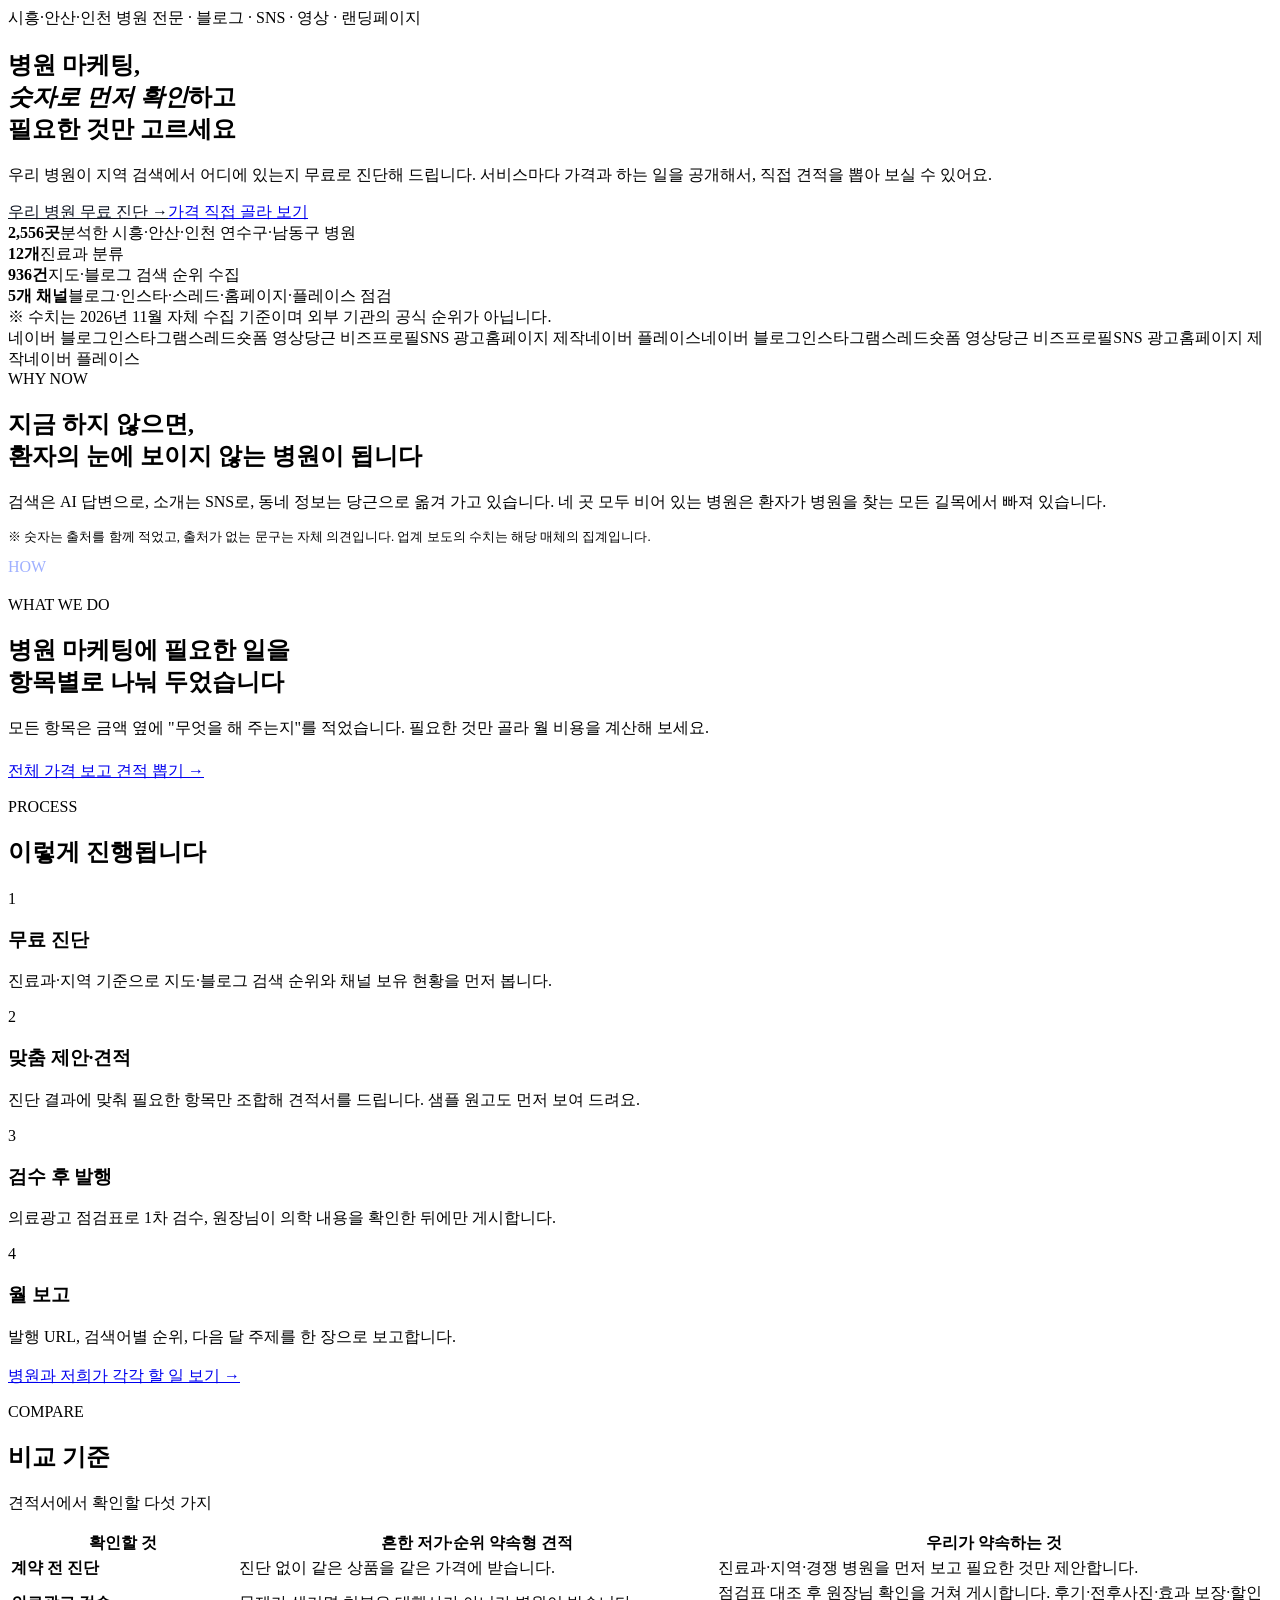
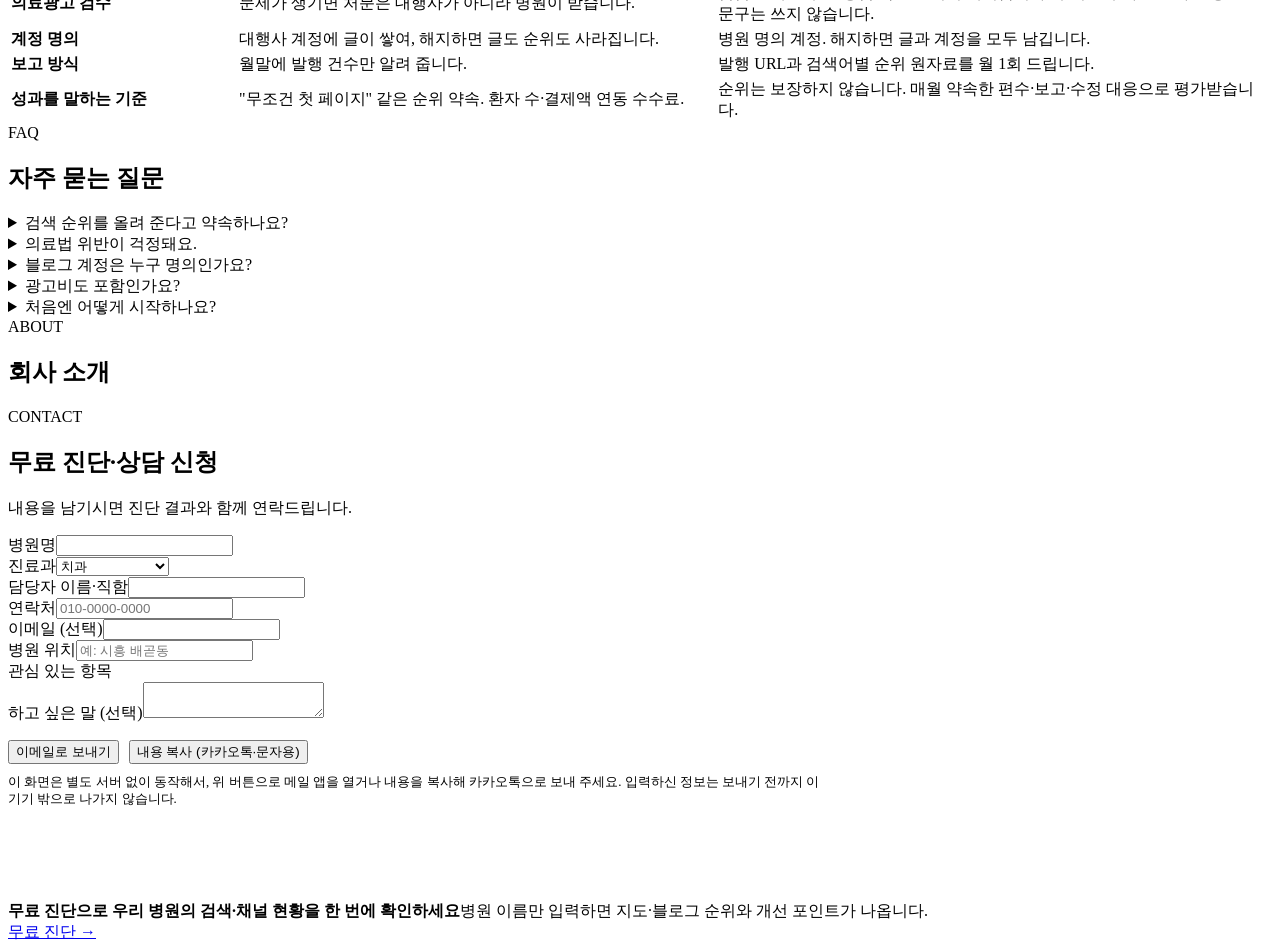
==== index.html @ 6a70dd82 "사이트 페이지 6개 올림" ====
<!doctype html><html lang="ko"><head><meta charset="utf-8"><meta name="viewport" content="width=device-width,initial-scale=1">
<title>병원 마케팅 대행 | 시흥·안산·인천 병원 전문</title>
<meta name="description" content="우리 병원의 검색 순위를 무료로 진단하고, 필요한 마케팅만 골라 가격을 직접 확인하세요.">
<link rel="stylesheet" href="assets/style.css"><script src="assets/config.js"></script></head><body>
<section class="hero"><div class="wrap">
 <span class="pill">시흥·안산·인천 병원 전문 · 블로그 · SNS · 영상 · 랜딩페이지</span>
 <h1>병원 마케팅,<br><em>숫자로 먼저 확인</em>하고<br>필요한 것만 고르세요</h1>
 <p>우리 병원이 지역 검색에서 어디에 있는지 무료로 진단해 드립니다. 서비스마다 가격과 하는 일을 공개해서, 직접 견적을 뽑아 보실 수 있어요.</p>
 <div class="cta"><a class="btn" href="diagnose.html" style="background:#fff;color:#0b1220;border-color:#fff">우리 병원 무료 진단 →</a><a class="btn ghost" href="price.html">가격 직접 골라 보기</a></div>
 <div class="stats" id="stats"><div><b>2,556곳</b><span>분석한 시흥·안산·인천 연수구·남동구 병원</span></div><div><b>12개</b><span>진료과 분류</span></div><div><b>936건</b><span>지도·블로그 검색 순위 수집</span></div><div><b>5개 채널</b><span>블로그·인스타·스레드·홈페이지·플레이스 점검</span></div></div>
 <div class="note-d">※ 수치는 2026년 11월 자체 수집 기준이며 외부 기관의 공식 순위가 아닙니다.</div>
</div></section>
<div class="band"><div class="track"><span>네이버 블로그</span><span>인스타그램</span><span>스레드</span><span>숏폼 영상</span><span>당근 비즈프로필</span><span>SNS 광고</span><span>홈페이지 제작</span><span>네이버 플레이스</span><span>네이버 블로그</span><span>인스타그램</span><span>스레드</span><span>숏폼 영상</span><span>당근 비즈프로필</span><span>SNS 광고</span><span>홈페이지 제작</span><span>네이버 플레이스</span></div></div>

<section class="s" id="why"><div class="wrap">
 <div class="eyebrow">WHY NOW</div><h2 class="t">지금 하지 않으면,<br>환자의 눈에 보이지 않는 병원이 됩니다</h2>
 <p class="lead">검색은 AI 답변으로, 소개는 SNS로, 동네 정보는 당근으로 옮겨 가고 있습니다. 네 곳 모두 비어 있는 병원은 환자가 병원을 찾는 모든 길목에서 빠져 있습니다.</p>
 <div class="grid g2" id="hooks"></div>
 <p class="mu" style="font-size:.8em;margin-top:12px">※ 숫자는 출처를 함께 적었고, 출처가 없는 문구는 자체 의견입니다. 업계 보도의 수치는 해당 매체의 집계입니다.</p>
</div></section>

<section class="s" id="seo" style="color:#fff"><div class="wrap">
 <div class="eyebrow" style="color:#9fb0ff">HOW</div><h2 class="t" id="seo_h" style="color:#fff"></h2>
 <p class="lead" id="seo_b" style="color:#c9d1ee;max-width:760px"></p>
 <div class="grid g3" id="seo_p"></div>
 <p style="font-size:.8em;color:#9aa6c7;margin-top:14px" id="seo_n"></p>
</div></section>

<section class="s g"><div class="wrap">
 <div class="eyebrow">WHAT WE DO</div><h2 class="t">병원 마케팅에 필요한 일을<br>항목별로 나눠 두었습니다</h2>
 <p class="lead">모든 항목은 금액 옆에 "무엇을 해 주는지"를 적었습니다. 필요한 것만 골라 월 비용을 계산해 보세요.</p>
 <div class="grid g4" id="svc"></div>
 <p style="margin-top:22px"><a class="btn dark" href="price.html">전체 가격 보고 견적 뽑기 →</a></p>
</div></section>

<section class="s g"><div class="wrap">
 <div class="eyebrow">PROCESS</div><h2 class="t">이렇게 진행됩니다</h2>
 <div class="grid g4" style="margin-top:22px">
  <div class="card"><div class="ic">1</div><h3>무료 진단</h3><p>진료과·지역 기준으로 지도·블로그 검색 순위와 채널 보유 현황을 먼저 봅니다.</p></div>
  <div class="card"><div class="ic">2</div><h3>맞춤 제안·견적</h3><p>진단 결과에 맞춰 필요한 항목만 조합해 견적서를 드립니다. 샘플 원고도 먼저 보여 드려요.</p></div>
  <div class="card"><div class="ic">3</div><h3>검수 후 발행</h3><p>의료광고 점검표로 1차 검수, 원장님이 의학 내용을 확인한 뒤에만 게시합니다.</p></div>
  <div class="card"><div class="ic">4</div><h3>월 보고</h3><p>발행 URL, 검색어별 순위, 다음 달 주제를 한 장으로 보고합니다.</p></div>
 </div>
 <p style="margin-top:18px"><a class="btn dark" href="setup.html">병원과 저희가 각각 할 일 보기 →</a></p>
</div></section>

<section class="s"><div class="wrap">
 <div class="eyebrow">COMPARE</div><h2 class="t">비교 기준</h2>
 <p class="lead">견적서에서 확인할 다섯 가지</p>
 <table class="cmp"><tr><th style="width:18%">확인할 것</th><th style="width:38%">흔한 저가·순위 약속형 견적</th><th>우리가 약속하는 것</th></tr>
 <tr><td><b>계약 전 진단</b></td><td class="bad">진단 없이 같은 상품을 같은 가격에 받습니다.</td><td class="good">진료과·지역·경쟁 병원을 먼저 보고 필요한 것만 제안합니다.</td></tr>
 <tr><td><b>의료광고 검수</b></td><td class="bad">문제가 생기면 처분은 대행사가 아니라 병원이 받습니다.</td><td class="good">점검표 대조 후 원장님 확인을 거쳐 게시합니다. 후기·전후사진·효과 보장·할인 문구는 쓰지 않습니다.</td></tr>
 <tr><td><b>계정 명의</b></td><td class="bad">대행사 계정에 글이 쌓여, 해지하면 글도 순위도 사라집니다.</td><td class="good">병원 명의 계정. 해지하면 글과 계정을 모두 남깁니다.</td></tr>
 <tr><td><b>보고 방식</b></td><td class="bad">월말에 발행 건수만 알려 줍니다.</td><td class="good">발행 URL과 검색어별 순위 원자료를 월 1회 드립니다.</td></tr>
 <tr><td><b>성과를 말하는 기준</b></td><td class="bad">"무조건 첫 페이지" 같은 순위 약속. 환자 수·결제액 연동 수수료.</td><td class="good">순위는 보장하지 않습니다. 매월 약속한 편수·보고·수정 대응으로 평가받습니다.</td></tr></table>
</div></section>

<section class="s"><div class="wrap faq">
 <div class="eyebrow">FAQ</div><h2 class="t">자주 묻는 질문</h2>
 <details><summary>검색 순위를 올려 준다고 약속하나요?</summary><p>아니요. 순위는 검색엔진이 정합니다. 순위 보장이나 환자 수 보장을 내세우는 곳은 먼저 의심해 보세요. 대신 매월 약속한 편수와 보고서를 지킵니다.</p></details>
 <details><summary>의료법 위반이 걱정돼요.</summary><p>치료 경험담, 전후 사진, 타 병원 비교, 효과 보장, 할인·이벤트 문구는 쓰지 않습니다. 모든 글은 점검표 대조 후 원장님이 확인하고 게시합니다. 최종 책임은 광고주에게 있어 이 과정을 계약서에도 적습니다.</p></details>
 <details><summary>블로그 계정은 누구 명의인가요?</summary><p>병원 명의입니다. 저희는 글 작성·발행 권한만 받고, 계약이 끝나면 계정과 원고를 모두 병원에 남깁니다.</p></details>
 <details><summary>광고비도 포함인가요?</summary><p>아니요. 광고비는 병원이 광고 플랫폼에 직접 결제합니다. 대행료에는 세팅·소재 제작·운영·보고만 들어갑니다.</p></details>
 <details><summary>처음엔 어떻게 시작하나요?</summary><p>무료 진단 → 샘플 원고 확인 → 1개월 시범(위약금 없음) 순서를 권해 드립니다.</p></details>
</div></section>

<section class="s" id="about"><div class="wrap" style="max-width:860px">
 <div class="eyebrow">ABOUT</div><h2 class="t">회사 소개</h2>
 <p style="font-size:1.08em;line-height:1.85;color:#344054" id="intro"></p>
</div></section>

<section class="s g" id="contact"><div class="wrap" style="max-width:820px">
 <div class="eyebrow">CONTACT</div><h2 class="t">무료 진단·상담 신청</h2>
 <p class="lead">내용을 남기시면 진단 결과와 함께 연락드립니다.</p>
 <div class="card">
  <div class="row2"><div><label>병원명</label><input id="f_hos"></div><div><label>진료과</label><select id="f_dept"><option>치과</option><option>피부과</option><option>성형외과</option><option>한의원</option><option>정형외과</option><option>안과</option><option>산부인과</option><option>이비인후과</option><option>소아과</option><option>내과</option><option>비뇨기과</option><option>정신건강의학과</option><option>기타</option></select></div></div>
  <div class="row2"><div><label>담당자 이름·직함</label><input id="f_name"></div><div><label>연락처</label><input id="f_tel" placeholder="010-0000-0000"></div></div>
  <div class="row2"><div><label>이메일 (선택)</label><input id="f_mail"></div><div><label>병원 위치</label><input id="f_loc" placeholder="예: 시흥 배곧동"></div></div>
  <label>관심 있는 항목</label><div id="f_chips"></div>
  <label>하고 싶은 말 (선택)</label><textarea id="f_msg"></textarea>
  <label id="f_quote_l" style="display:none">내가 뽑은 견적</label><textarea id="f_quote" style="display:none;min-height:140px"></textarea>
  <div style="display:flex;gap:10px;flex-wrap:wrap;margin-top:16px"><button class="btn ac" id="send">이메일로 보내기</button><button class="btn" id="cp">내용 복사 (카카오톡·문자용)</button></div>
  <p class="mu" style="font-size:.8em;margin-top:10px">이 화면은 별도 서버 없이 동작해서, 위 버튼으로 메일 앱을 열거나 내용을 복사해 카카오톡으로 보내 주세요. 입력하신 정보는 보내기 전까지 이 기기 밖으로 나가지 않습니다.</p>
 </div>
</div></section>
<div style="height:80px"></div>
<div class="sticky"><div class="wrap"><div><b>무료 진단으로 우리 병원의 검색·채널 현황을 한 번에 확인하세요</b><span>병원 이름만 입력하면 지도·블로그 순위와 개선 포인트가 나옵니다.</span></div><a class="btn dark" href="diagnose.html">무료 진단 →</a></div></div>
<script>
HB.chrome("pub","index.html");document.getElementById("intro").textContent=HB.INTRO;
document.getElementById("seo_h").textContent=HB.SEO.head;document.getElementById("seo_b").textContent=HB.SEO.body;document.getElementById("seo_n").textContent=HB.SEO.note;document.getElementById("seo_p").innerHTML=HB.SEO.points.map((p,i)=>`<div class="card" style="background:rgba(255,255,255,.07);border-color:rgba(255,255,255,.18);color:#fff"><div style="font-size:1.4em;font-weight:900;color:#9fb0ff">${i+1}</div><h3 style="margin:2px 0 4px">${HB.esc(p[0])}</h3><p style="color:#c9d1ee">${HB.esc(p[1])}</p></div>`).join("");
fetch("data/hospitals.json").then(r=>r.json()).then(d=>{const H=d.hospitals;const pct=Math.round(H.filter(h=>h.ch.threads).length/H.length*100);document.getElementById("hooks").innerHTML=HB.HOOKS.map(h=>`<div class="card" style="border-left:5px solid var(--ac)"><div class="tag">${h.ch}</div><h3 style="margin:8px 0 6px;font-size:1.12em;line-height:1.4">${HB.esc(h.title)}</h3><p>${HB.esc(HB.hookText(h,pct))}</p><p style="color:#b42318;font-weight:700;margin-top:8px">${HB.esc(h.risk)}</p><div class="mu" style="font-size:.74em;margin-top:6px">출처: ${HB.esc(h.src)}</div></div>`).join("")}).catch(()=>{document.getElementById("hooks").innerHTML=HB.HOOKS.map(h=>`<div class="card"><div class="tag">${h.ch}</div><h3>${HB.esc(h.title)}</h3><p>${HB.esc(HB.hookText(h,null))}</p><p style="color:#b42318;font-weight:700">${HB.esc(h.risk)}</p></div>`).join("")});
document.getElementById("svc").innerHTML=HB.ITEMS.filter(i=>!i.mult).map(i=>`<div class="card"><h3>${i.name}</h3><p>${i.desc}</p><div class="price">${HB.man(i.unit)} <small>/ ${i.per}</small></div></div>`).join("");
const chips=["블로그","인스타","스레드","영상 제작","랜딩페이지","당근","SNS 광고","기획·관리"];
const sel=new Set();
document.getElementById("f_chips").innerHTML=chips.map(c=>`<span class="chip off" style="cursor:pointer;font-size:.9em;padding:5px 12px;text-decoration:none;border:1px solid #d0d5dd" data-c="${c}">${c}</span>`).join("");
document.querySelectorAll("#f_chips .chip").forEach(el=>el.onclick=()=>{const c=el.dataset.c;sel.has(c)?sel.delete(c):sel.add(c);el.classList.toggle("on");el.classList.toggle("off")});
const q=sessionStorage.getItem("hb_quote_text");if(q){f_quote.style.display=f_quote_l.style.display="block";f_quote.value=q}
function body(){const v=id=>document.getElementById(id).value.trim();return `[상담 신청]\n병원명: ${v("f_hos")}\n진료과: ${v("f_dept")}\n위치: ${v("f_loc")}\n담당자: ${v("f_name")}\n연락처: ${v("f_tel")}\n이메일: ${v("f_mail")}\n관심 항목: ${[...sel].join(", ")||"-"}\n문의: ${v("f_msg")||"-"}${f_quote.value?"\n\n"+f_quote.value:""}`}
document.getElementById("cp").onclick=()=>HB.copy(body(),"복사했어요. 카카오톡이나 문자로 붙여넣어 보내 주세요");
document.getElementById("send").onclick=()=>{const c=HB.getCompany();const to=/@/.test(c.email)?c.email:"";const list=JSON.parse(localStorage.getItem("hb_inquiries")||"[]");list.push({at:new Date().toISOString(),text:body()});localStorage.setItem("hb_inquiries",JSON.stringify(list));location.href=`mailto:${to}?subject=${encodeURIComponent("[상담 신청] "+(document.getElementById("f_hos").value||"병원"))}&body=${encodeURIComponent(body())}`};
</script></body></html>
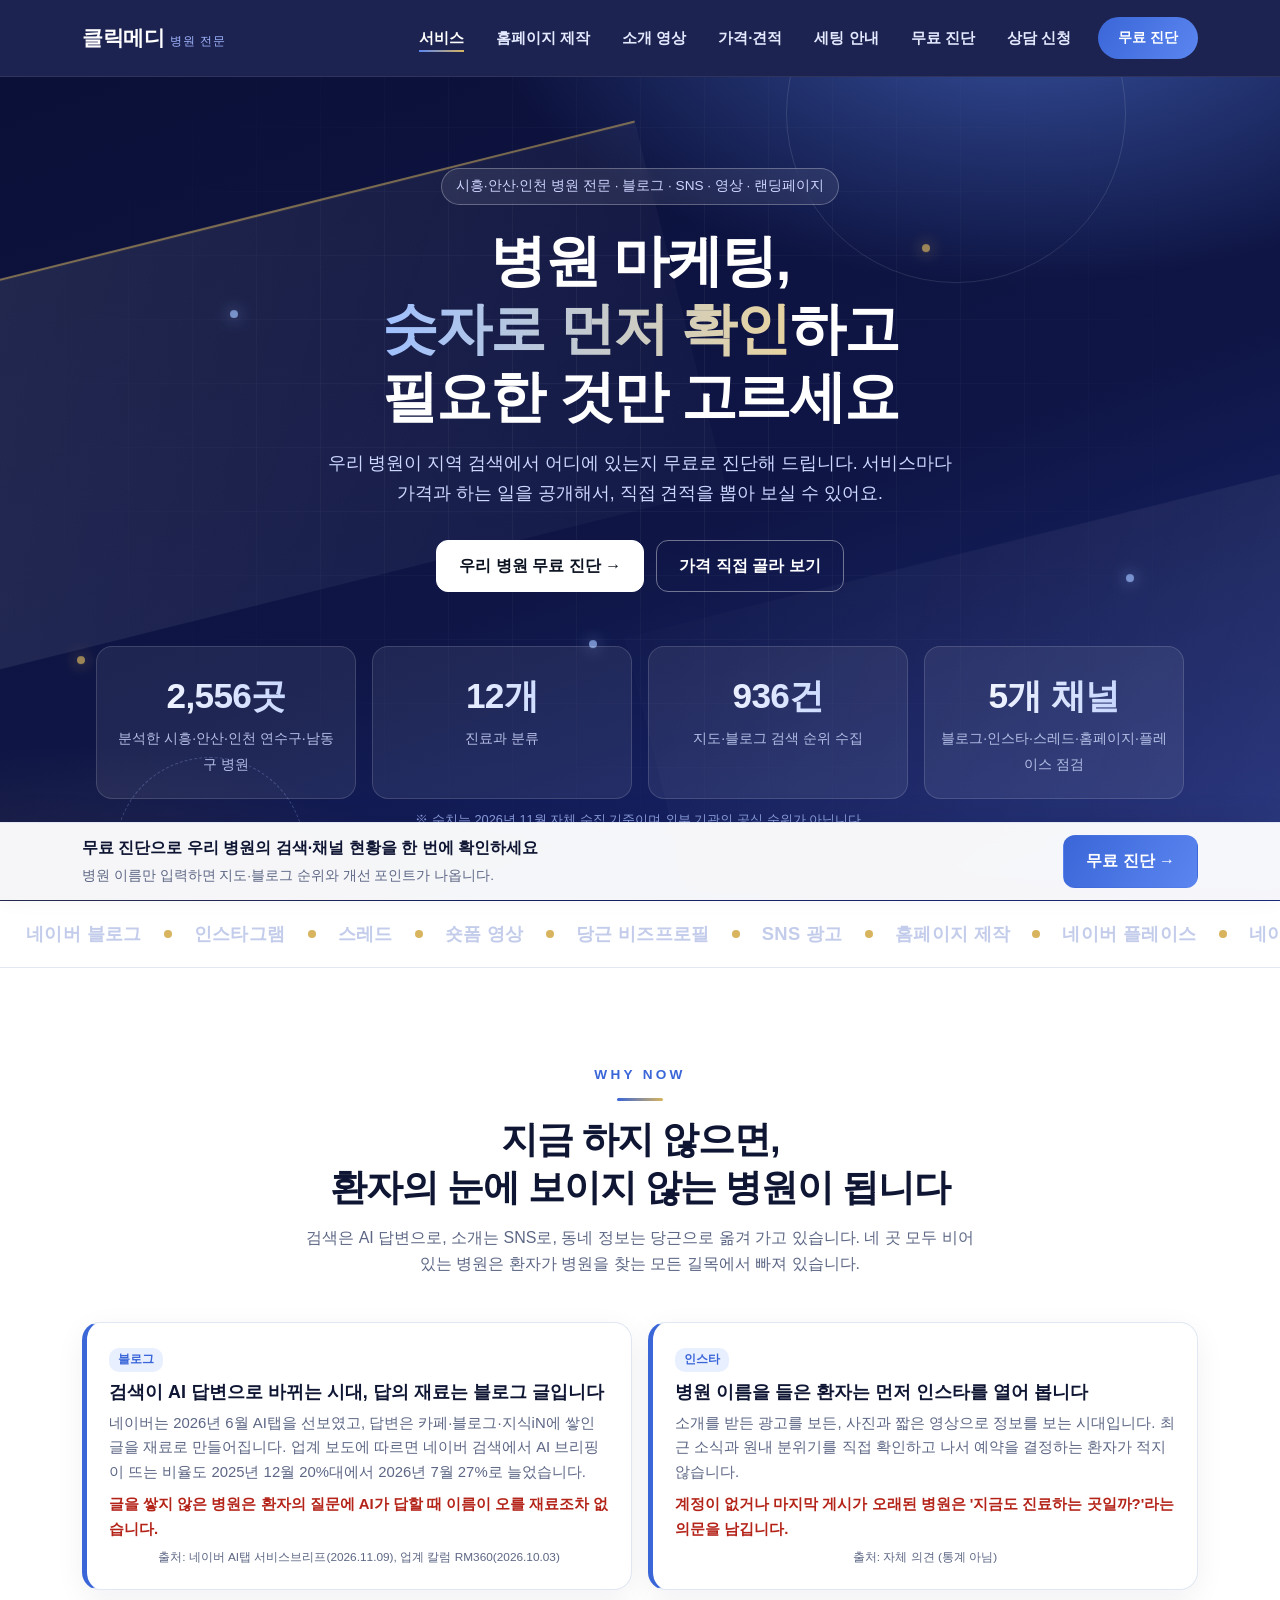
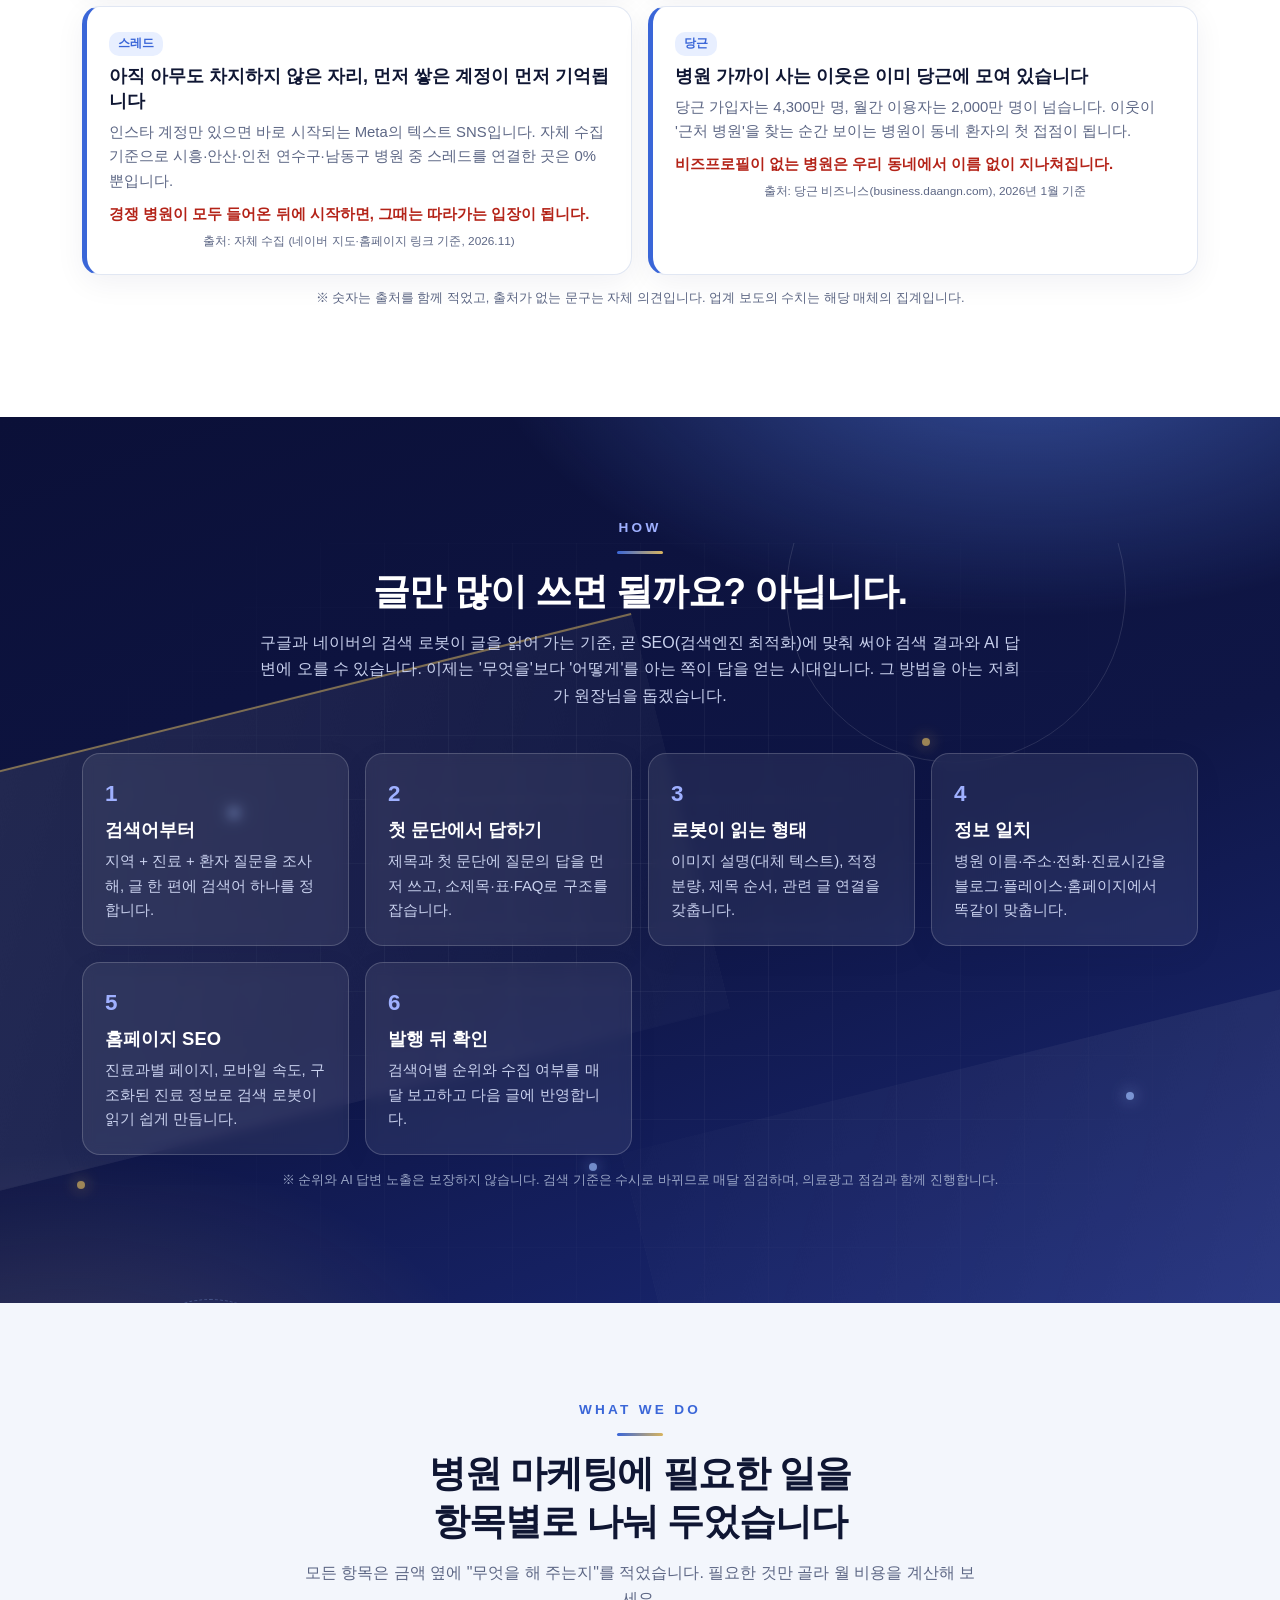
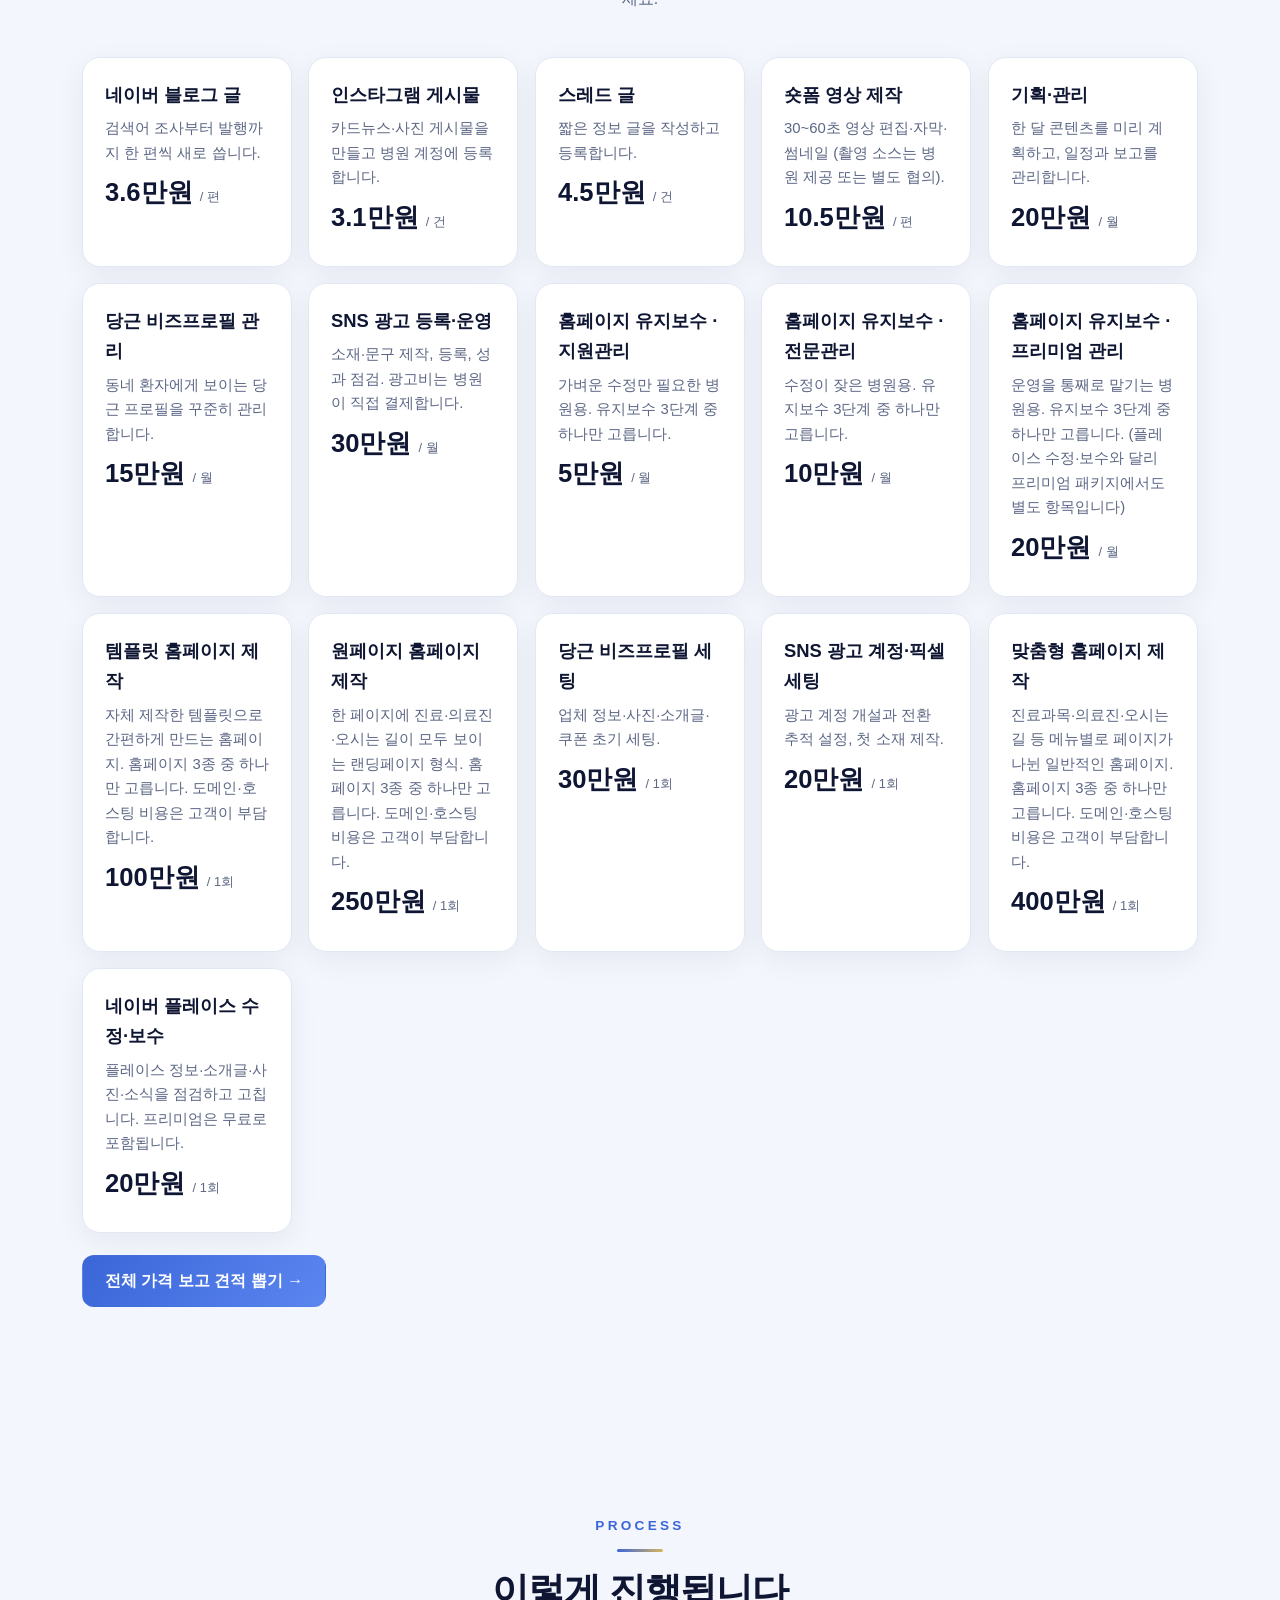
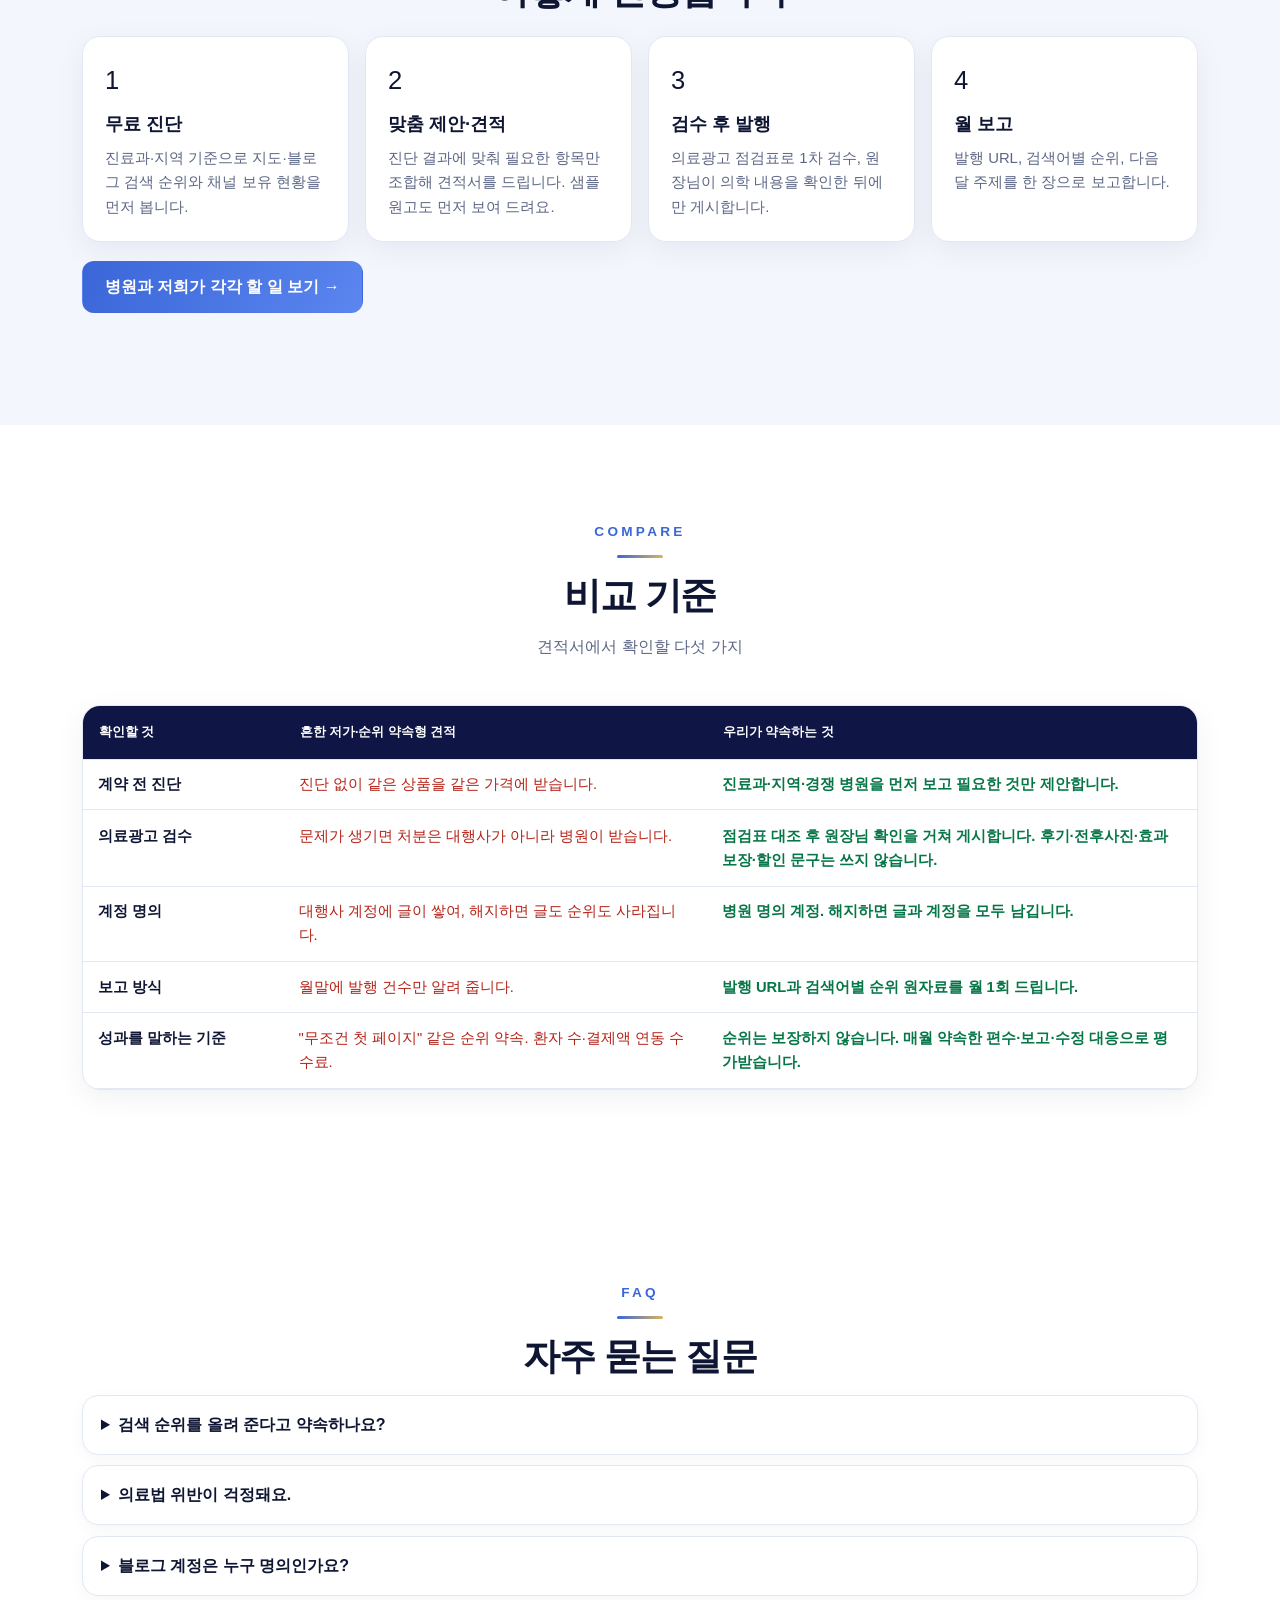
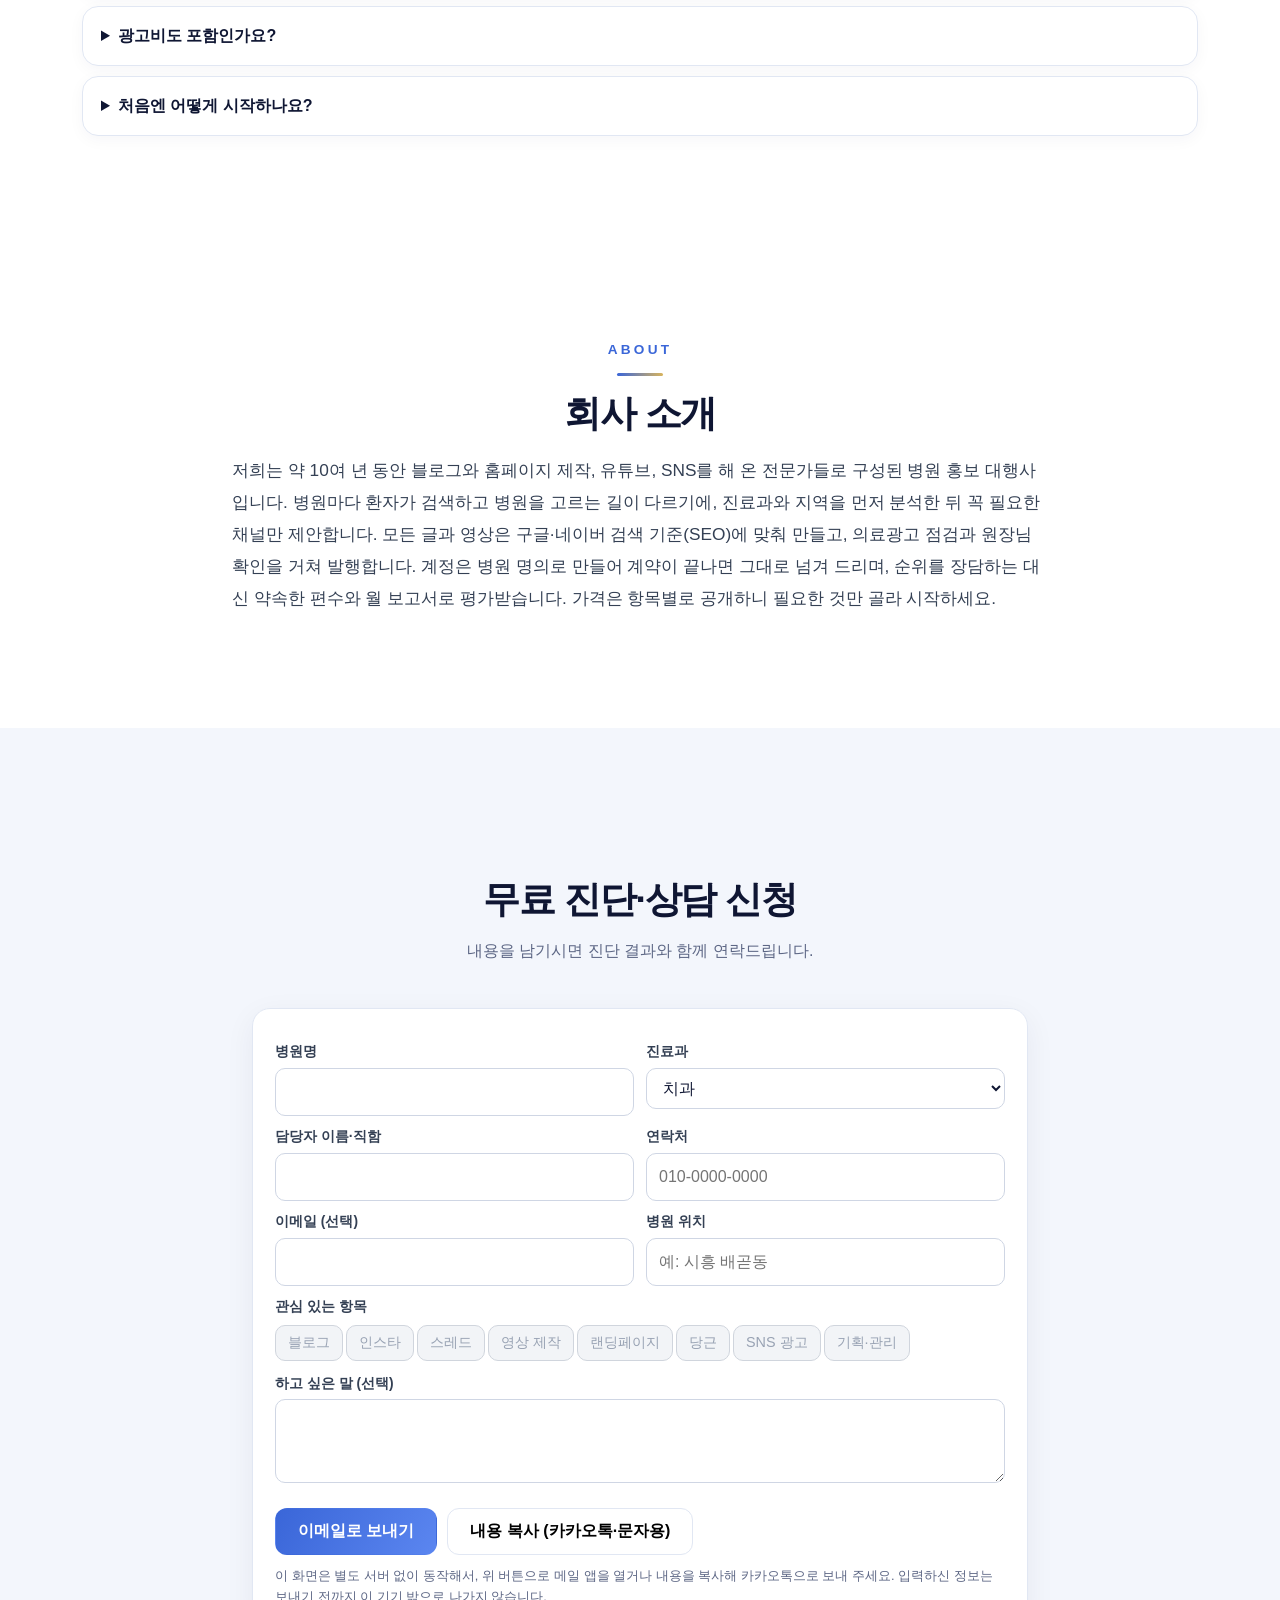
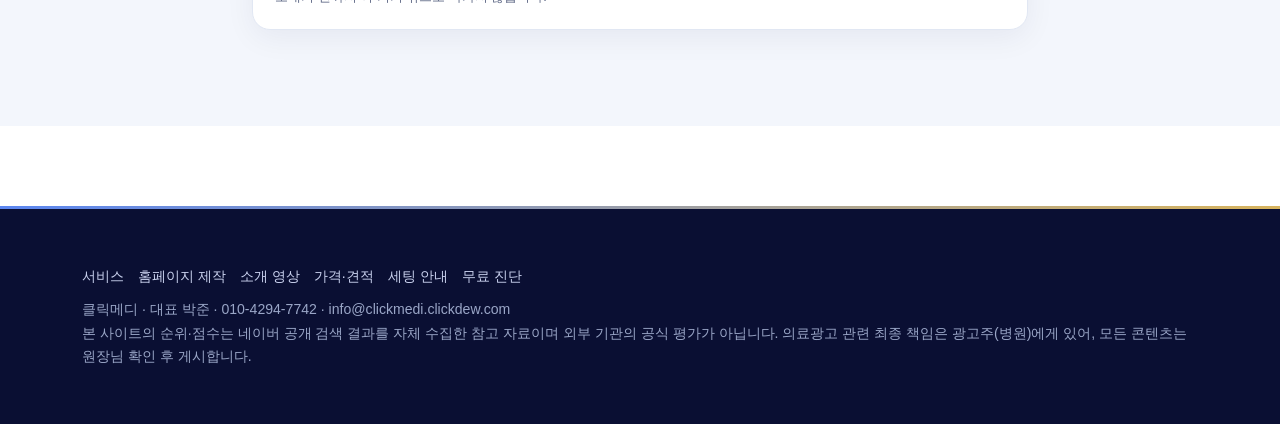
==== commit ac5c9299: "카카오톡 연결, 문구 수정" ====
--- a/index.html
+++ b/index.html
@@ -58,9 +58,9 @@
 <section class="s"><div class="wrap faq">
  <div class="eyebrow">FAQ</div><h2 class="t">자주 묻는 질문</h2>
  <details><summary>검색 순위를 올려 준다고 약속하나요?</summary><p>아니요. 순위는 검색엔진이 정합니다. 순위 보장이나 환자 수 보장을 내세우는 곳은 먼저 의심해 보세요. 대신 매월 약속한 편수와 보고서를 지킵니다.</p></details>
- <details><summary>의료법 위반이 걱정돼요.</summary><p>치료 경험담, 전후 사진, 타 병원 비교, 효과 보장, 할인·이벤트 문구는 쓰지 않습니다. 모든 글은 점검표 대조 후 원장님이 확인하고 게시합니다. 최종 책임은 광고주에게 있어 이 과정을 계약서에도 적습니다.</p></details>
+ <details><summary>의료법 위반이 걱정돼요.</summary><p>병원이 직접 올리는 글에는 치료 경험담, 전후 사진, 타 병원 비교, 효과 보장, 할인·이벤트 문구를 쓰지 않고, 모든 글은 점검표 대조 후 원장님이 확인하고 게시합니다. <b>단, 손님(환자)분이 직접 남기는 경험담과 사진처럼 병원 밖에서 자연스럽게 나오는 이야기는 바이럴에 충분히 활용되도록 하는 클릭메디만의 노하우가 있습니다.</b> (대가를 주고받는 후기 작업은 하지 않습니다.)</p></details>
  <details><summary>블로그 계정은 누구 명의인가요?</summary><p>병원 명의입니다. 저희는 글 작성·발행 권한만 받고, 계약이 끝나면 계정과 원고를 모두 병원에 남깁니다.</p></details>
- <details><summary>광고비도 포함인가요?</summary><p>아니요. 광고비는 병원이 광고 플랫폼에 직접 결제합니다. 대행료에는 세팅·소재 제작·운영·보고만 들어갑니다.</p></details>
+ <details><summary>광고비도 포함인가요?</summary><p>외부 광고 대행을 요청하시면 비용과 수수료를 따로 책정해서 대행해 드립니다. 저희는 인터넷과 AI 세상의 기본 틀을 제작·관리·운영합니다.</p></details>
  <details><summary>처음엔 어떻게 시작하나요?</summary><p>무료 진단 → 샘플 원고 확인 → 1개월 시범(위약금 없음) 순서를 권해 드립니다.</p></details>
 </div></section>
 
--- a/assets/style.css
+++ b/assets/style.css
@@ -0,0 +1,231 @@
+:root{--ink:#0b1220;--ink2:#1c2740;--mu:#667085;--line:#e4e8f0;--bg:#f6f8fc;--card:#fff;--ac:#2b33b0;--ac2:#4f5bff;--ok:#12a36b;--warn:#b54708;--r:14px}
+*{box-sizing:border-box}
+html{scroll-behavior:smooth}
+body{margin:0;background:#fff;color:var(--ink);font:16px/1.65 "Pretendard",-apple-system,"Apple SD Gothic Neo","Malgun Gothic",sans-serif;-webkit-font-smoothing:antialiased}
+a{color:inherit;text-decoration:none}
+.wrap{max-width:1160px;margin:0 auto;padding:0 22px}
+/* header */
+.hd{position:sticky;top:0;z-index:50;background:rgba(255,255,255,.92);backdrop-filter:blur(10px);border-bottom:1px solid var(--line)}
+.hd .wrap{display:flex;align-items:center;gap:26px;height:64px}
+.logo{font-weight:900;font-size:1.25em;letter-spacing:-.02em;color:var(--ac)}
+.logo small{font-weight:500;color:var(--mu);font-size:.6em;margin-left:6px}
+.nav{display:flex;gap:6px;flex:1}
+.nav a{padding:8px 13px;border-radius:9px;font-weight:600;font-size:.95em;color:#344054}
+.nav a:hover,.nav a.on{background:#eef0ff;color:var(--ac)}
+.btn{white-space:nowrap;display:inline-flex;align-items:center;gap:6px;padding:12px 22px;border-radius:11px;font-weight:700;border:1px solid var(--line);background:#fff;cursor:pointer;font-size:1em;font-family:inherit}
+.btn.dark{background:var(--ink);color:#fff;border-color:var(--ink)}
+.btn.ac{background:var(--ac);color:#fff;border-color:var(--ac)}
+.btn.ghost{background:transparent;color:#fff;border-color:rgba(255,255,255,.4)}
+.btn.sm{padding:7px 13px;font-size:.88em;border-radius:9px}
+.btn:hover{filter:brightness(1.07)}
+/* hero */
+.hero{background:radial-gradient(1200px 500px at 70% -10%,#3b44d6 0,transparent 60%),linear-gradient(160deg,#0b1220,#141c3a 60%,#1b2a6b);color:#fff;padding:84px 0 70px;position:relative;overflow:hidden}
+.pill{display:inline-block;padding:6px 14px;border:1px solid rgba(255,255,255,.25);border-radius:20px;font-size:.85em;color:#cfd6ff;background:rgba(255,255,255,.06)}
+.hero h1{font-size:3em;line-height:1.25;margin:18px 0 14px;letter-spacing:-.03em}
+.hero h1 em{font-style:normal;color:#9fb0ff}
+.hero p{color:#c9d1ee;font-size:1.1em;max-width:620px}
+.hero .cta{display:flex;gap:12px;margin-top:26px;flex-wrap:wrap}
+.stats{display:flex;gap:44px;margin-top:44px;flex-wrap:wrap}
+.stats b{display:block;font-size:2.1em;letter-spacing:-.02em}.stats span{color:#b5bfe6;font-size:.88em}
+.note-d{color:#8f9bd1;font-size:.8em;margin-top:10px}
+/* sections */
+section.s{padding:72px 0}section.s.g{background:var(--bg)}
+.eyebrow{color:var(--ac);font-weight:800;font-size:.85em;letter-spacing:.04em}
+h2.t{font-size:2em;line-height:1.3;margin:6px 0 10px;letter-spacing:-.03em}
+.lead{color:var(--mu);max-width:680px;margin:0 0 28px}
+.grid{display:grid;gap:16px}.g2{grid-template-columns:repeat(auto-fit,minmax(320px,1fr))}.g3{grid-template-columns:repeat(auto-fit,minmax(260px,1fr))}.g4{grid-template-columns:repeat(auto-fit,minmax(210px,1fr))}
+.card{background:var(--card);border:1px solid var(--line);border-radius:var(--r);padding:22px}
+.card h3{margin:0 0 6px;font-size:1.15em}.card p{margin:0;color:var(--mu);font-size:.93em}
+.card .ic{font-size:1.6em;margin-bottom:8px}
+.card ul{margin:10px 0 0;padding:0;list-style:none;font-size:.9em}.card li{padding:4px 0 4px 18px;position:relative;color:#344054}
+.card li::before{content:"✓";position:absolute;left:0;color:var(--ok);font-weight:800}
+.tag{display:inline-block;background:#eef0ff;color:var(--ac);font-weight:700;font-size:.75em;padding:2px 9px;border-radius:10px}
+.price{font-size:1.6em;font-weight:800;color:var(--ink);margin:6px 0}
+.price small{font-size:.5em;color:var(--mu);font-weight:500}
+.cmp{width:100%;border-collapse:collapse;font-size:.92em;background:#fff;border:1px solid var(--line);border-radius:var(--r);overflow:hidden}
+.cmp th,.cmp td{padding:13px 15px;border-bottom:1px solid var(--line);text-align:left;vertical-align:top}
+.cmp th{background:#f2f4fb;font-size:.85em;color:#475467}
+.cmp td.bad{color:#b42318}.cmp td.good{color:#067647;font-weight:600}
+.faq details{background:#fff;border:1px solid var(--line);border-radius:12px;padding:14px 18px;margin-bottom:10px}
+.faq summary{font-weight:700;cursor:pointer}.faq p{color:var(--mu);margin:8px 0 0}
+/* footer + sticky bar */
+.ft{background:#0b1220;color:#9aa6c7;padding:40px 0;font-size:.88em}.ft a{color:#c9d1ee;margin-right:14px}
+.sticky{position:fixed;left:0;right:0;bottom:0;z-index:40;background:#fff;border-top:1px solid var(--line);box-shadow:0 -6px 24px rgba(16,24,40,.08)}
+.sticky .wrap{display:flex;align-items:center;gap:18px;padding-top:12px;padding-bottom:12px}
+.sticky b{display:block}.sticky span{color:var(--mu);font-size:.85em}.sticky .btn{margin-left:auto;white-space:nowrap}
+@media(max-width:800px){.hero h1{font-size:2.1em}.nav{display:none}.sticky span{display:none}.stats{gap:24px}}
+/* inputs */
+input,select,textarea{font:inherit;padding:10px 12px;border:1px solid #cfd6e4;border-radius:10px;background:#fff;color:var(--ink);width:100%}
+textarea{min-height:84px;resize:vertical}label{font-weight:700;font-size:.86em;color:#344054;display:block;margin:10px 0 4px}
+.row2{display:grid;grid-template-columns:1fr 1fr;gap:12px}.row3{display:grid;grid-template-columns:repeat(3,1fr);gap:12px}
+@media(max-width:700px){.row2,.row3{grid-template-columns:1fr}}
+.chip{display:inline-block;padding:2px 9px;border-radius:10px;font-size:.78em;margin:2px 3px 2px 0;white-space:nowrap}
+.chip.on{background:#dcfae6;color:#067647}.chip.off{background:#f2f4f7;color:#98a2b3;text-decoration:line-through}
+svg text{fill:#344054;font-size:12px}
+.mu{color:var(--mu)}.ok{color:var(--ok)}
+.toast{position:fixed;left:50%;bottom:90px;transform:translateX(-50%);background:#101828;color:#fff;padding:10px 20px;border-radius:10px;z-index:99;opacity:0;transition:.25s;pointer-events:none}.toast.show{opacity:1}
+
+/* =========================================================
+   공개 사이트 전용 테마 (body.pub): 네이비 + 블루 + 골드, 모션 그래픽
+   내부 도구(관리자·현장)에는 적용되지 않습니다.
+   ========================================================= */
+body.pub{--ink:#0f1633;--ac:#3a66d8;--ac2:#5b86f0;--bg:#f3f6fc;--navy:#0f1646;--navy2:#1b2a7a;--gold:#d8b45e;--mu:#5d6785;--line:#e1e7f3;overflow-x:hidden}
+/* 진행 막대 */
+.prog{position:fixed;top:0;left:0;height:3px;width:100%;transform-origin:0 0;transform:scaleX(0);background:linear-gradient(90deg,var(--ac2),var(--gold));z-index:200}
+/* 헤더 */
+body.pub .hd{background:rgba(15,22,70,.94);border-bottom:1px solid rgba(255,255,255,.08);backdrop-filter:blur(12px);transition:.3s}
+body.pub .hd .wrap{height:76px;transition:.3s}
+body.pub .hd.sm .wrap{height:60px}body.pub .hd.sm{box-shadow:0 6px 26px rgba(8,12,40,.35)}
+body.pub .logo{color:#fff;font-size:1.3em;display:flex;align-items:baseline}
+body.pub .logo small{color:#9fb4ff;letter-spacing:.06em}
+body.pub .nav{justify-content:flex-end;align-items:center;gap:2px}
+body.pub .nav>a:not(.btn),body.pub .nav .dd1>a{color:#e3e9ff;position:relative;padding:10px 15px;border-radius:0;background:none!important;font-weight:600}
+body.pub .nav>a:not(.btn)::after,body.pub .nav .dd1>a::after{content:"";position:absolute;left:15px;right:15px;bottom:4px;height:2px;background:linear-gradient(90deg,var(--ac2),var(--gold));transform:scaleX(0);transform-origin:left;transition:transform .35s}
+body.pub .nav>a:not(.btn):hover::after,body.pub .nav>a:not(.btn).on::after,body.pub .nav .dd1:hover>a::after,body.pub .nav .dd1>a.on::after{transform:scaleX(1)}
+body.pub .nav>a:hover,body.pub .nav>a.on,body.pub .nav .dd1>a.on,body.pub .nav .dd1:hover>a{color:#fff}
+body.pub .nav .btn.dark{background:linear-gradient(120deg,var(--ac),var(--ac2));border:0;color:#fff;margin-left:10px;border-radius:30px;padding:9px 20px}
+
+.dd1{position:relative}
+.dd1 .sub{position:absolute;left:50%;top:100%;min-width:170px;transform:translate(-50%,12px);opacity:0;visibility:hidden;transition:.25s;background:#fff;border-radius:12px;padding:8px;box-shadow:0 18px 40px rgba(8,12,40,.28)}
+.dd1:hover .sub{opacity:1;visibility:visible;transform:translate(-50%,0)}
+.dd1 .sub a{display:block;padding:10px 14px;border-radius:8px;color:#24305f;font-weight:600;font-size:.92em}.dd1 .sub a:hover{background:#eef3ff;color:var(--ac)}
+.hbg{display:none;margin-left:auto;background:none;border:0;width:42px;height:42px;cursor:pointer;position:relative}
+.hbg i,.hbg i::before,.hbg i::after{content:"";position:absolute;left:9px;right:9px;height:2px;background:#fff;transition:.3s}.hbg i{top:20px}.hbg i::before{left:0;right:0;top:-7px}.hbg i::after{left:0;right:0;top:7px}
+@media(max-width:900px){
+ .hbg{display:block}
+ body.pub .nav{position:fixed;left:0;right:0;top:76px;display:none;flex-direction:column;align-items:stretch;background:var(--navy);padding:10px 20px 20px;max-height:calc(100vh - 76px);overflow:auto}
+ body.pub .nav.open{display:flex}
+ body.pub .nav>a:not(.btn),body.pub .nav .dd1>a{display:block;padding:13px 4px;border-bottom:1px solid rgba(255,255,255,.08)}
+ .dd1 .sub{position:static;opacity:1;visibility:visible;transform:none;background:transparent;box-shadow:none;padding:0 0 6px 14px}.dd1 .sub a{color:#b9c6ff}
+ body.pub .nav .btn.dark{margin:12px 0 0;text-align:center;justify-content:center}
+ body.pub .hd.sm .wrap,body.pub .hd .wrap{height:64px}
+}
+/* 히어로 공통: 네이비 + 움직이는 도형 */
+body.pub .hero,body.pub .ph,body.pub .hhero,body.pub #seo,body.pub .cta2{position:relative;overflow:hidden;isolation:isolate;color:#fff;
+ background:radial-gradient(900px 480px at 80% -10%,rgba(91,134,240,.55),transparent 60%),radial-gradient(700px 400px at 5% 110%,rgba(216,180,94,.16),transparent 60%),linear-gradient(160deg,#0b1038,var(--navy) 55%,var(--navy2))}
+body.pub .ph,body.pub .hhero{text-align:center;padding:92px 0 64px;border:0;min-height:340px;display:flex;align-items:center}
+body.pub .ph>.wrap,body.pub .hhero>.wrap{width:100%}
+body.pub .hhero{padding-bottom:0;align-items:flex-end;min-height:420px}
+body.pub .ph .eyebrow,body.pub .hhero .eyebrow{color:#a9bdff;letter-spacing:.3em;font-size:.82em}
+body.pub .ph h1,body.pub .hhero h1{color:#fff;font-size:2.8em;line-height:1.3;margin:10px 0 14px}
+body.pub .ph h1 em{color:#9fc0ff}
+body.pub .ph .lead,body.pub .ph p,body.pub .hhero p{color:#c9d6ff;margin-left:auto;margin-right:auto}
+body.pub .ph a{color:#9fc0ff!important}
+body.pub .ph .sr{margin:0 auto}
+body.pub .ph .sr input{border:0;box-shadow:0 14px 40px rgba(5,8,34,.45)}
+body.pub .dd{text-align:left;color:var(--ink)}
+.shapes{position:absolute;inset:0;z-index:-1;pointer-events:none;overflow:hidden;will-change:transform}
+.shapes i{position:absolute;display:block}
+.shapes .slab{width:62%;height:46%;left:-8%;top:18%;background:linear-gradient(120deg,rgba(255,255,255,.10),rgba(255,255,255,.02));border-top:2px solid rgba(216,180,94,.55);transform:rotate(-14deg);animation:slab 14s ease-in-out infinite alternate}
+.shapes .slab2{width:58%;height:52%;right:-10%;bottom:-10%;background:linear-gradient(300deg,rgba(255,255,255,.09),rgba(255,255,255,.01));border-bottom:2px solid rgba(91,134,240,.7);transform:rotate(-14deg);animation:slab 17s ease-in-out -5s infinite alternate-reverse}
+.shapes .ring{width:340px;height:340px;border:1px solid rgba(255,255,255,.12);border-radius:50%;right:12%;top:-120px;animation:spin 40s linear infinite}
+.shapes .ring::after{content:"";position:absolute;left:50%;top:-6px;width:12px;height:12px;border-radius:50%;background:var(--gold);box-shadow:0 0 18px var(--gold)}
+.shapes .ring2{width:190px;height:190px;border:1px dashed rgba(159,192,255,.3);border-radius:50%;left:9%;bottom:-60px;animation:spin 28s linear infinite reverse}
+.shapes .dot{width:8px;height:8px;border-radius:50%;background:#9fc0ff;box-shadow:0 0 16px #9fc0ff;opacity:.7;animation:drift 9s ease-in-out infinite}
+.shapes .d1{left:18%;top:30%}.shapes .d2{left:72%;top:22%;animation-delay:-3s;background:var(--gold);box-shadow:0 0 16px var(--gold)}.shapes .d3{left:46%;top:70%;animation-delay:-6s}.shapes .d4{left:88%;top:62%;animation-delay:-2s}.shapes .d5{left:6%;top:72%;animation-delay:-5s;background:var(--gold);box-shadow:0 0 16px var(--gold)}
+.shapes .grid2{inset:0;background-image:linear-gradient(rgba(255,255,255,.05) 1px,transparent 1px),linear-gradient(90deg,rgba(255,255,255,.05) 1px,transparent 1px);background-size:64px 64px;-webkit-mask-image:radial-gradient(ellipse at 50% 40%,#000 10%,transparent 70%);mask-image:radial-gradient(ellipse at 50% 40%,#000 10%,transparent 70%);animation:gridmove 22s linear infinite}
+@keyframes slab{from{transform:rotate(-14deg) translate3d(0,0,0)}to{transform:rotate(-12deg) translate3d(5%,-6%,0)}}
+@keyframes spin{to{transform:rotate(360deg)}}
+@keyframes drift{0%,100%{transform:translate3d(0,0,0) scale(1)}50%{transform:translate3d(24px,-34px,0) scale(1.8)}}
+@keyframes gridmove{to{background-position:64px 64px}}
+/* 메인 히어로 */
+body.pub .hero{min-height:calc(100vh - 76px);display:flex;align-items:center;text-align:center;padding:80px 0 60px}
+body.pub .hero>.wrap{width:100%}
+body.pub .hero h1{font-size:3.5em;line-height:1.22;margin:22px 0 18px}
+body.pub .hero h1 em{background:linear-gradient(90deg,#9fc0ff,#e7d3a0);-webkit-background-clip:text;background-clip:text;color:transparent}
+body.pub .hero p{margin:0 auto;color:#cdd8ff;max-width:640px}
+body.pub .hero .cta{justify-content:center;margin-top:32px}
+body.pub .pill{border-color:rgba(255,255,255,.28);background:rgba(255,255,255,.08);backdrop-filter:blur(6px)}
+body.pub .stats{justify-content:center;gap:16px;margin-top:54px}
+body.pub .stats>div{min-width:190px;flex:1 1 190px;max-width:260px;background:rgba(255,255,255,.07);border:1px solid rgba(255,255,255,.14);border-radius:16px;padding:20px 16px;backdrop-filter:blur(6px)}
+body.pub .stats b{font-size:2.2em;background:linear-gradient(90deg,#fff,#b9ccff);-webkit-background-clip:text;background-clip:text;color:transparent}
+body.pub .note-d{color:#8da0e0}
+/* 히어로 문구 순차 등장 */
+body.pub .hero .pill,body.pub .hero h1,body.pub .hero p,body.pub .hero .cta,body.pub .hero .stats,body.pub .hero .note-d,
+body.pub .ph .eyebrow,body.pub .ph h1,body.pub .ph .lead,body.pub .ph .sr,body.pub .hhero .eyebrow,body.pub .hhero h1,body.pub .hhero p,body.pub .hhero .tabs{animation:heroin .9s cubic-bezier(.2,.7,.2,1) both}
+body.pub .hero .pill,body.pub .ph .eyebrow,body.pub .hhero .eyebrow{animation-delay:.1s}
+body.pub .hero h1,body.pub .ph h1,body.pub .hhero h1{animation-delay:.28s}
+body.pub .hero p,body.pub .ph .lead,body.pub .hhero p{animation-delay:.5s}
+body.pub .hero .cta,body.pub .ph .sr,body.pub .hhero .tabs{animation-delay:.7s}
+body.pub .hero .stats{animation-delay:.9s}body.pub .hero .note-d{animation-delay:1.1s}
+@keyframes heroin{from{opacity:0;transform:translate3d(0,46px,0)}to{opacity:1;transform:none}}
+/* 키워드 흐르는 띠 */
+.band{background:#fff;border-bottom:1px solid var(--line);overflow:hidden;white-space:nowrap;padding:18px 0}
+.band .track{display:inline-flex;animation:marq 38s linear infinite}
+.band span{font-size:1.15em;font-weight:800;color:#c3ccea;letter-spacing:.02em;padding:0 26px;position:relative}
+.band span::after{content:"";position:absolute;right:-4px;top:50%;width:8px;height:8px;margin-top:-4px;border-radius:50%;background:var(--gold)}
+.band:hover .track{animation-play-state:paused}
+@keyframes marq{to{transform:translateX(-50%)}}
+/* 섹션 틀: 가운데 정렬 머리말 */
+body.pub section.s{padding:96px 0;position:relative}
+body.pub section.s.g{background:var(--bg)}
+body.pub section.s>.wrap>.eyebrow,body.pub section.s>.wrap>h2.t,body.pub section.s>.wrap>.lead{text-align:center;margin-left:auto;margin-right:auto}
+body.pub .eyebrow{color:var(--ac);letter-spacing:.24em}
+body.pub section.s>.wrap>.eyebrow::after{content:"";display:block;width:46px;height:3px;margin:12px auto 0;border-radius:3px;background:linear-gradient(90deg,var(--ac),var(--gold))}
+body.pub h2.t{font-size:2.3em;margin:14px 0 14px}
+body.pub .lead{margin-bottom:44px}
+body.pub #seo{padding:100px 0}body.pub #seo .eyebrow{color:#a9bdff}
+body.pub #seo .card{backdrop-filter:blur(6px);transition:.35s}
+/* 카드·표 */
+body.pub .card{border-radius:18px;box-shadow:0 8px 30px rgba(15,22,70,.06);transition:transform .35s cubic-bezier(.2,.7,.2,1),box-shadow .35s,border-color .35s}
+body.pub .card:hover{transform:translateY(-8px);box-shadow:0 22px 50px rgba(30,60,160,.18);border-color:#bfd0fa}
+body.pub .tag{background:#e8efff;color:var(--ac)}
+body.pub .btn{border-radius:12px;transition:transform .25s,box-shadow .25s,filter .25s;position:relative;overflow:hidden}
+body.pub .btn:hover{transform:translateY(-3px);box-shadow:0 12px 28px rgba(30,60,160,.25)}
+body.pub .btn.ac,body.pub .btn.dark{background:linear-gradient(120deg,var(--ac),var(--ac2));border-color:transparent;color:#fff}
+body.pub .btn::before{content:"";position:absolute;top:0;left:-60%;width:40%;height:100%;background:linear-gradient(100deg,transparent,rgba(255,255,255,.4),transparent);transform:skewX(-20deg);transition:left .6s}
+body.pub .btn:hover::before{left:130%}
+body.pub .hero .btn:not(.ghost){background:#fff;color:var(--navy);border-color:#fff}
+body.pub .hero .cta .btn:not(.ghost){animation:pulse 2.6s ease-in-out infinite}
+@keyframes pulse{0%,100%{box-shadow:0 0 0 0 rgba(255,255,255,.45)}50%{box-shadow:0 0 0 16px rgba(255,255,255,0)}}
+body.pub .cmp{border-radius:18px;box-shadow:0 8px 30px rgba(15,22,70,.06);border-collapse:separate;border-spacing:0}
+body.pub .cmp th{background:var(--navy);color:#fff;padding:16px}
+body.pub .faq details{border-radius:16px;transition:.3s;box-shadow:0 4px 16px rgba(15,22,70,.04)}
+body.pub .faq details[open]{border-color:var(--ac2);box-shadow:0 12px 34px rgba(30,60,160,.14)}
+body.pub .faq summary{padding:2px 0}
+body.pub .tier.on{box-shadow:0 14px 40px rgba(58,102,216,.25)}
+body.pub .chip.on{background:#dfe9ff;color:var(--ac)}
+/* 하단 고정바 + 플로팅 버튼 */
+body.pub .sticky{background:rgba(255,255,255,.96);backdrop-filter:blur(10px)}
+.fab{position:fixed;right:18px;bottom:96px;z-index:60;display:flex;flex-direction:column;gap:10px;opacity:0;transform:translateX(90px);transition:.5s cubic-bezier(.2,.7,.2,1)}
+.fab.show{opacity:1;transform:none}
+.fab a,.fab button{width:74px;border:0;border-radius:14px;padding:13px 4px;background:linear-gradient(160deg,var(--ac),var(--ac2));color:#fff;font:700 .78em/1.3 inherit;font-family:inherit;text-align:center;cursor:pointer;box-shadow:0 12px 28px rgba(30,60,160,.4);transition:.3s}
+.fab a:hover,.fab button:hover{transform:translateX(-6px) scale(1.04)}
+.fab b{display:block;font-size:1.5em;line-height:1.1;margin-bottom:3px}
+@media(max-width:700px){.fab{right:10px;bottom:84px}.fab a,.fab button{width:58px;padding:9px 2px}}
+/* 푸터 */
+body.pub .ft{background:#0a0f33;padding:56px 0;border-top:3px solid;border-image:linear-gradient(90deg,var(--ac2),var(--gold)) 1}
+body.pub .ft a{transition:.2s}body.pub .ft a:hover{color:#fff}
+/* 스크롤 등장 모션 */
+html.mo .rv{opacity:0;transition:opacity .9s ease,transform .9s cubic-bezier(.2,.7,.2,1);transition-delay:var(--d,0s);will-change:transform,opacity}
+html.mo .rv-u{transform:translate3d(0,70px,0)}
+html.mo .rv-l{transform:translate3d(-110px,0,0)}
+html.mo .rv-r{transform:translate3d(110px,0,0)}
+html.mo .rv-z{transform:scale(.82)}
+html.mo .rv-d{transform:translate3d(0,-50px,0)}
+html.mo .rv.in{opacity:1;transform:none}
+html.mo tr.rv{transition-property:opacity,transform}
+@media(max-width:700px){html.mo .rv-l,html.mo .rv-r{transform:translate3d(0,60px,0)}}
+@media print{html.mo .rv{opacity:1!important;transform:none!important}.fab,.prog,.shapes{display:none!important}}
+@media (prefers-reduced-motion:reduce){html.mo .rv{opacity:1;transform:none;transition:none}.shapes *,.band .track{animation:none!important}body.pub *{animation-duration:.01ms!important}}
+body.pub #hooks{grid-template-columns:repeat(2,1fr)}
+@media(max-width:800px){body.pub #hooks{grid-template-columns:1fr}}
+body.pub #why .mu,body.pub #seo .wrap>p[style]{text-align:center}
+body.pub .ph .lead,body.pub .ph p.lead{margin:0 auto 24px!important;max-width:720px!important;text-align:center}
+@media(max-width:800px){
+ body.pub .hero h1{font-size:2.15em}
+ body.pub .ph h1,body.pub .hhero h1{font-size:2em}
+ body.pub .hero{padding:56px 0 40px}
+ body.pub .nav>a:not(.btn)::after,body.pub .nav .dd1>a::after{display:none}
+ body.pub section.s{padding:64px 0}
+ body.pub h2.t{font-size:1.7em}
+ .fab a:nth-child(2){display:none}
+ .fab a,.fab button{width:50px;font-size:.7em;padding:8px 2px}
+ body.pub .sticky .btn{padding:10px 14px;font-size:.88em}
+ body.pub .stats>div{min-width:140px}
+}
+/* 진단 검색 목록이 히어로 밖으로 보이게 */
+body.pub .ph{overflow:visible;z-index:6}
+body.pub .ph .sr{position:relative;z-index:30}
+body.pub .ph .dd{z-index:40;max-height:340px;overflow:auto}
+body.pub #out{min-height:300px}
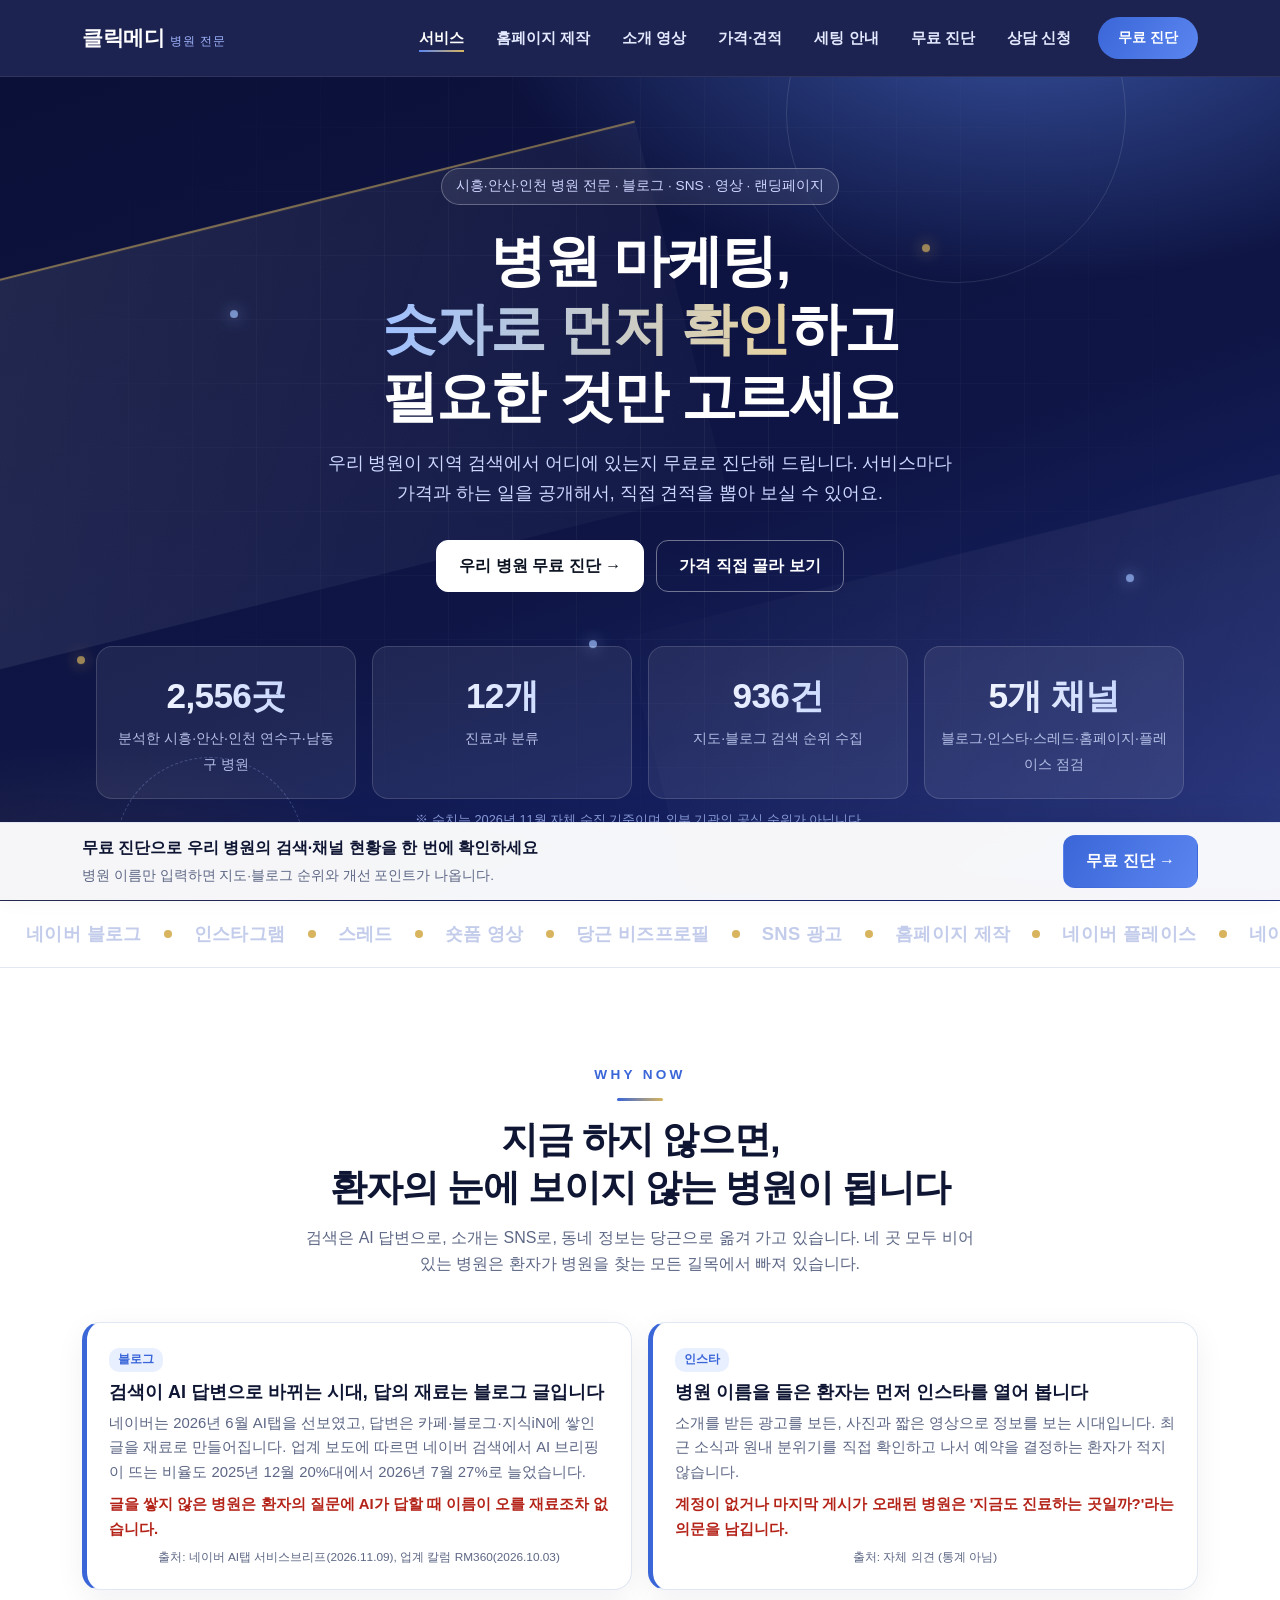
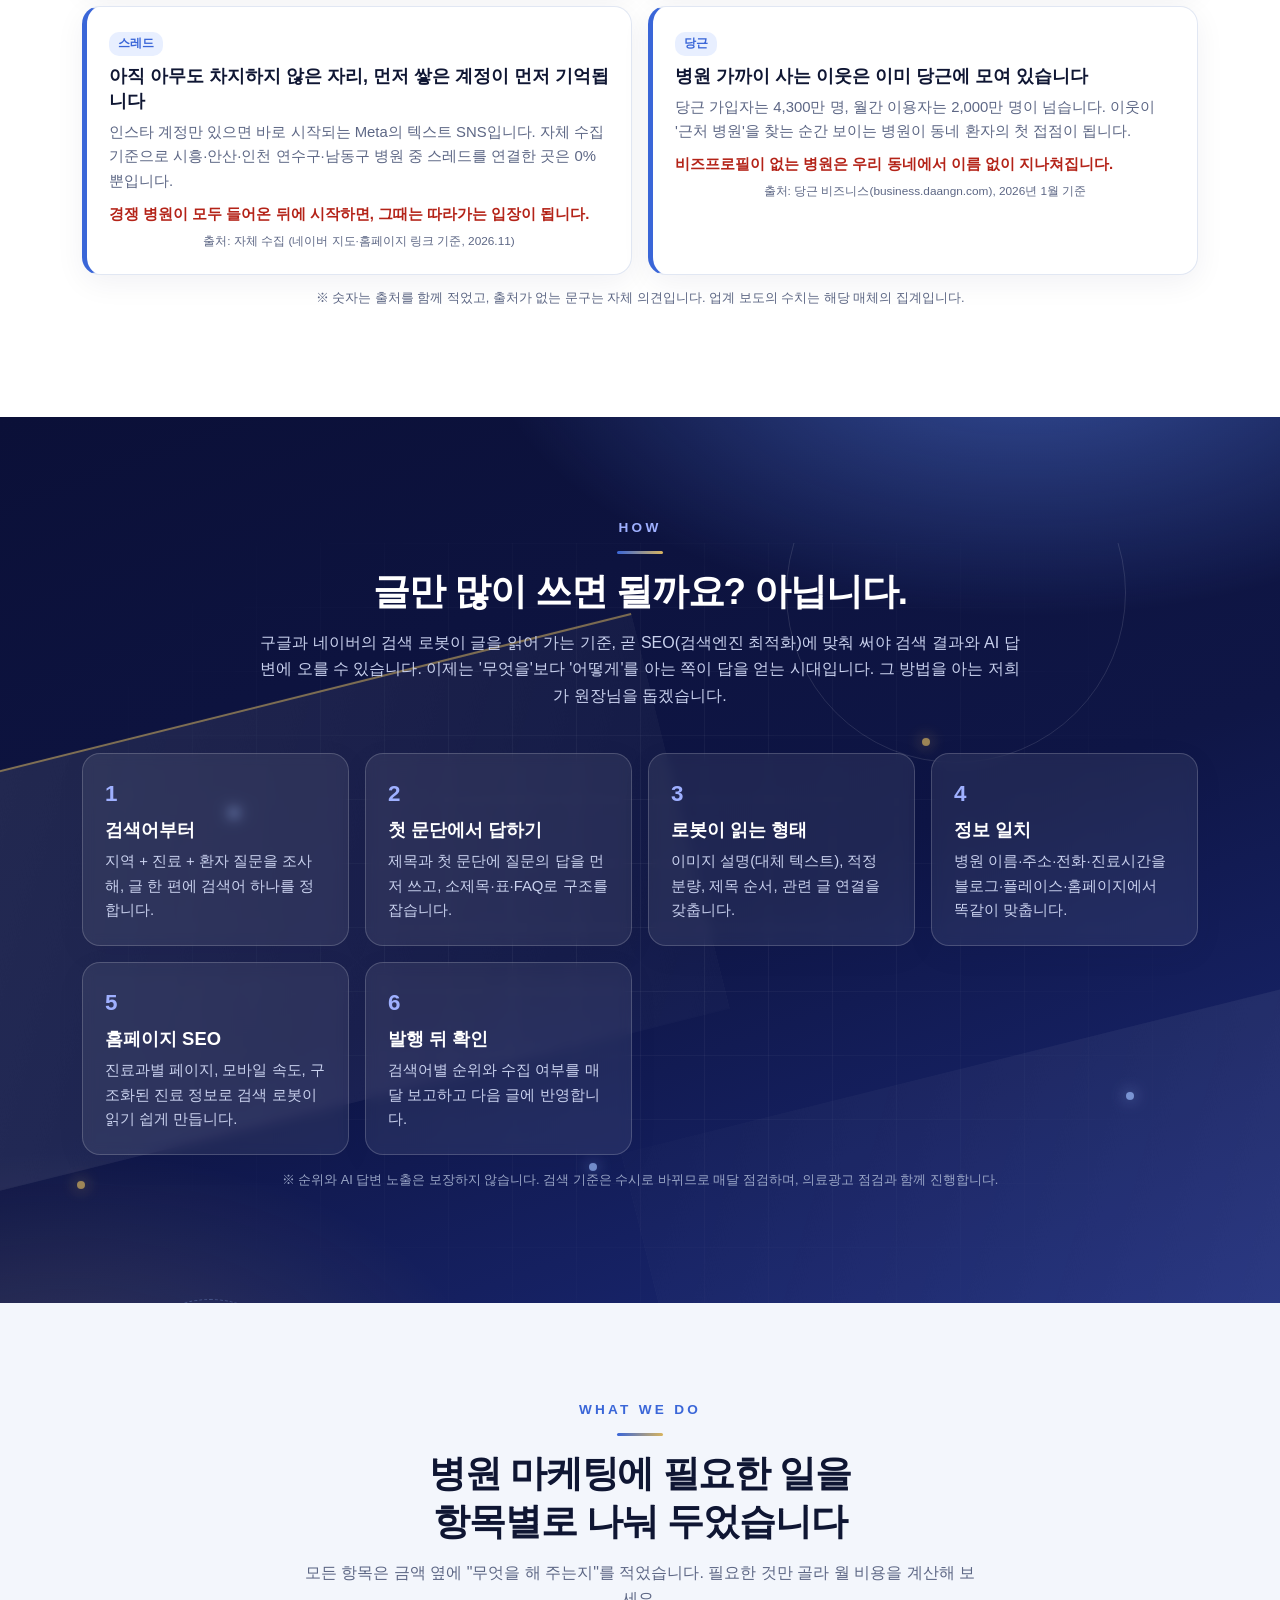
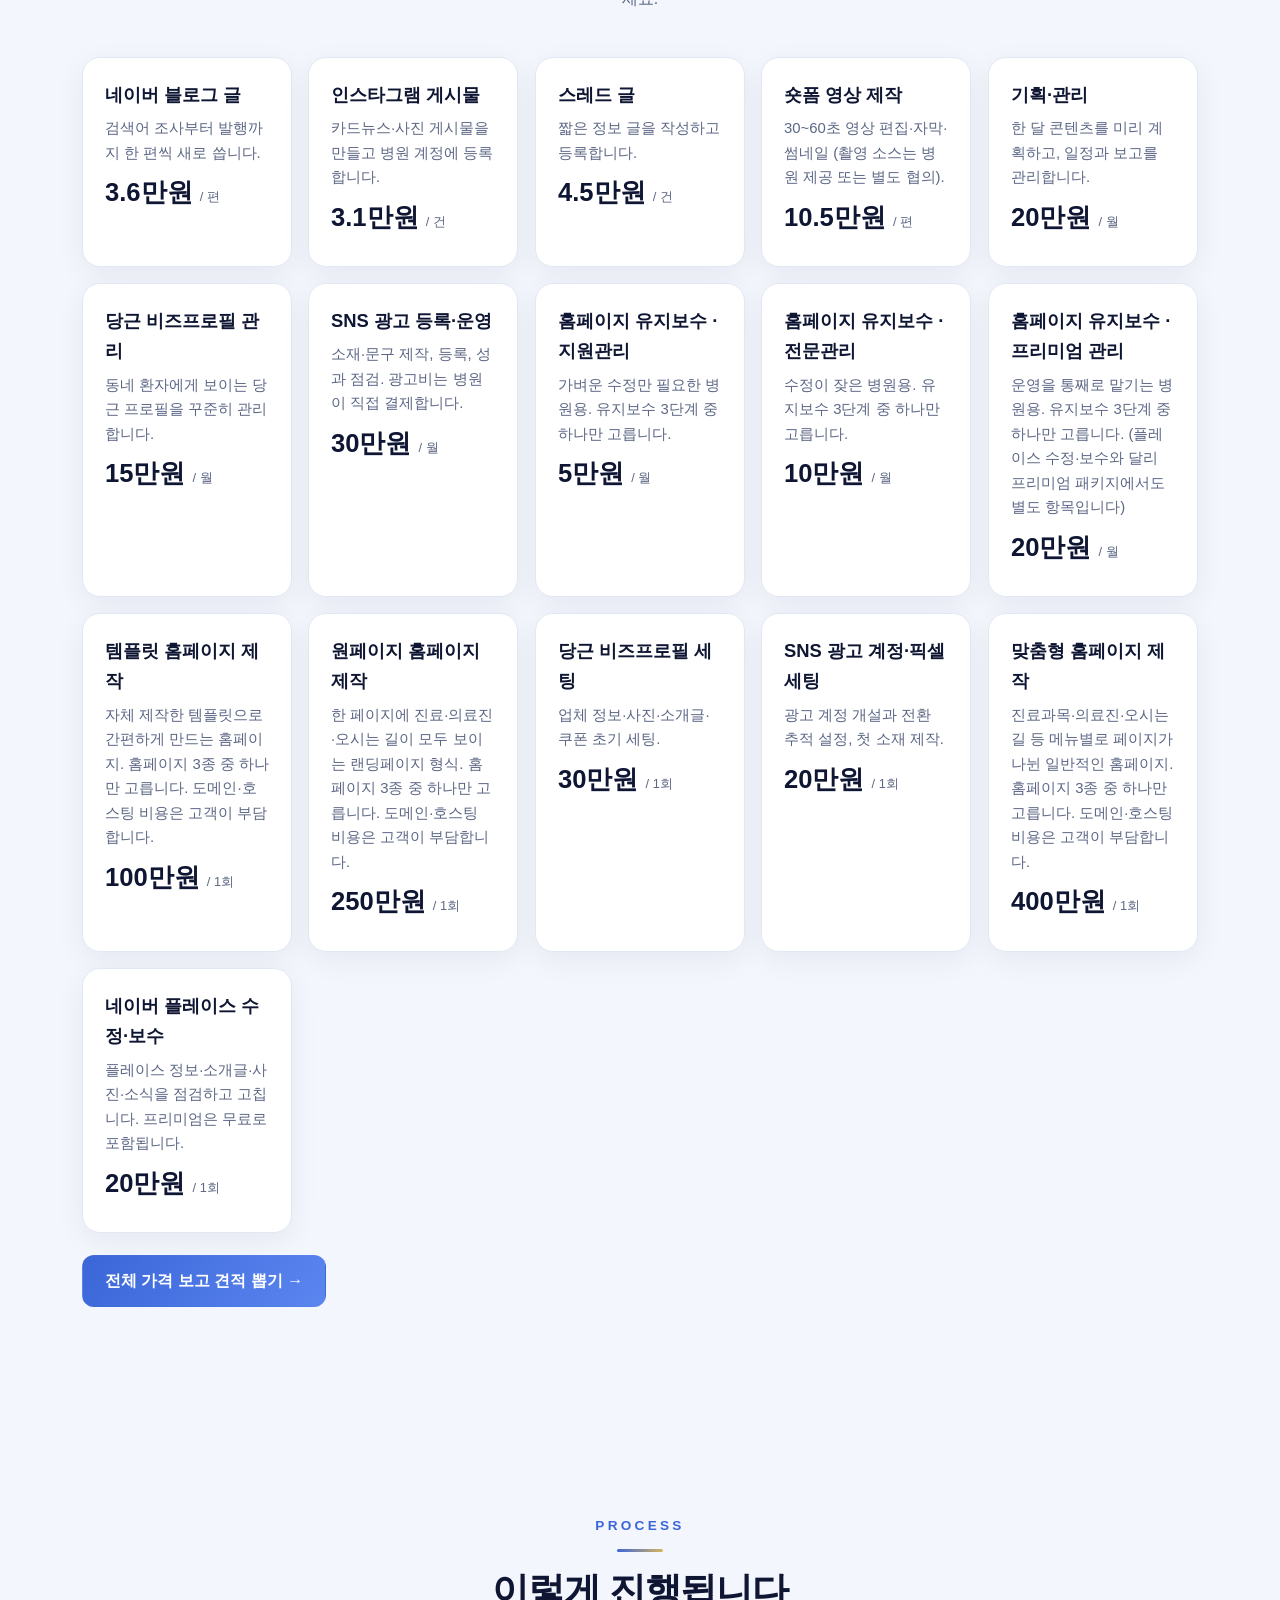
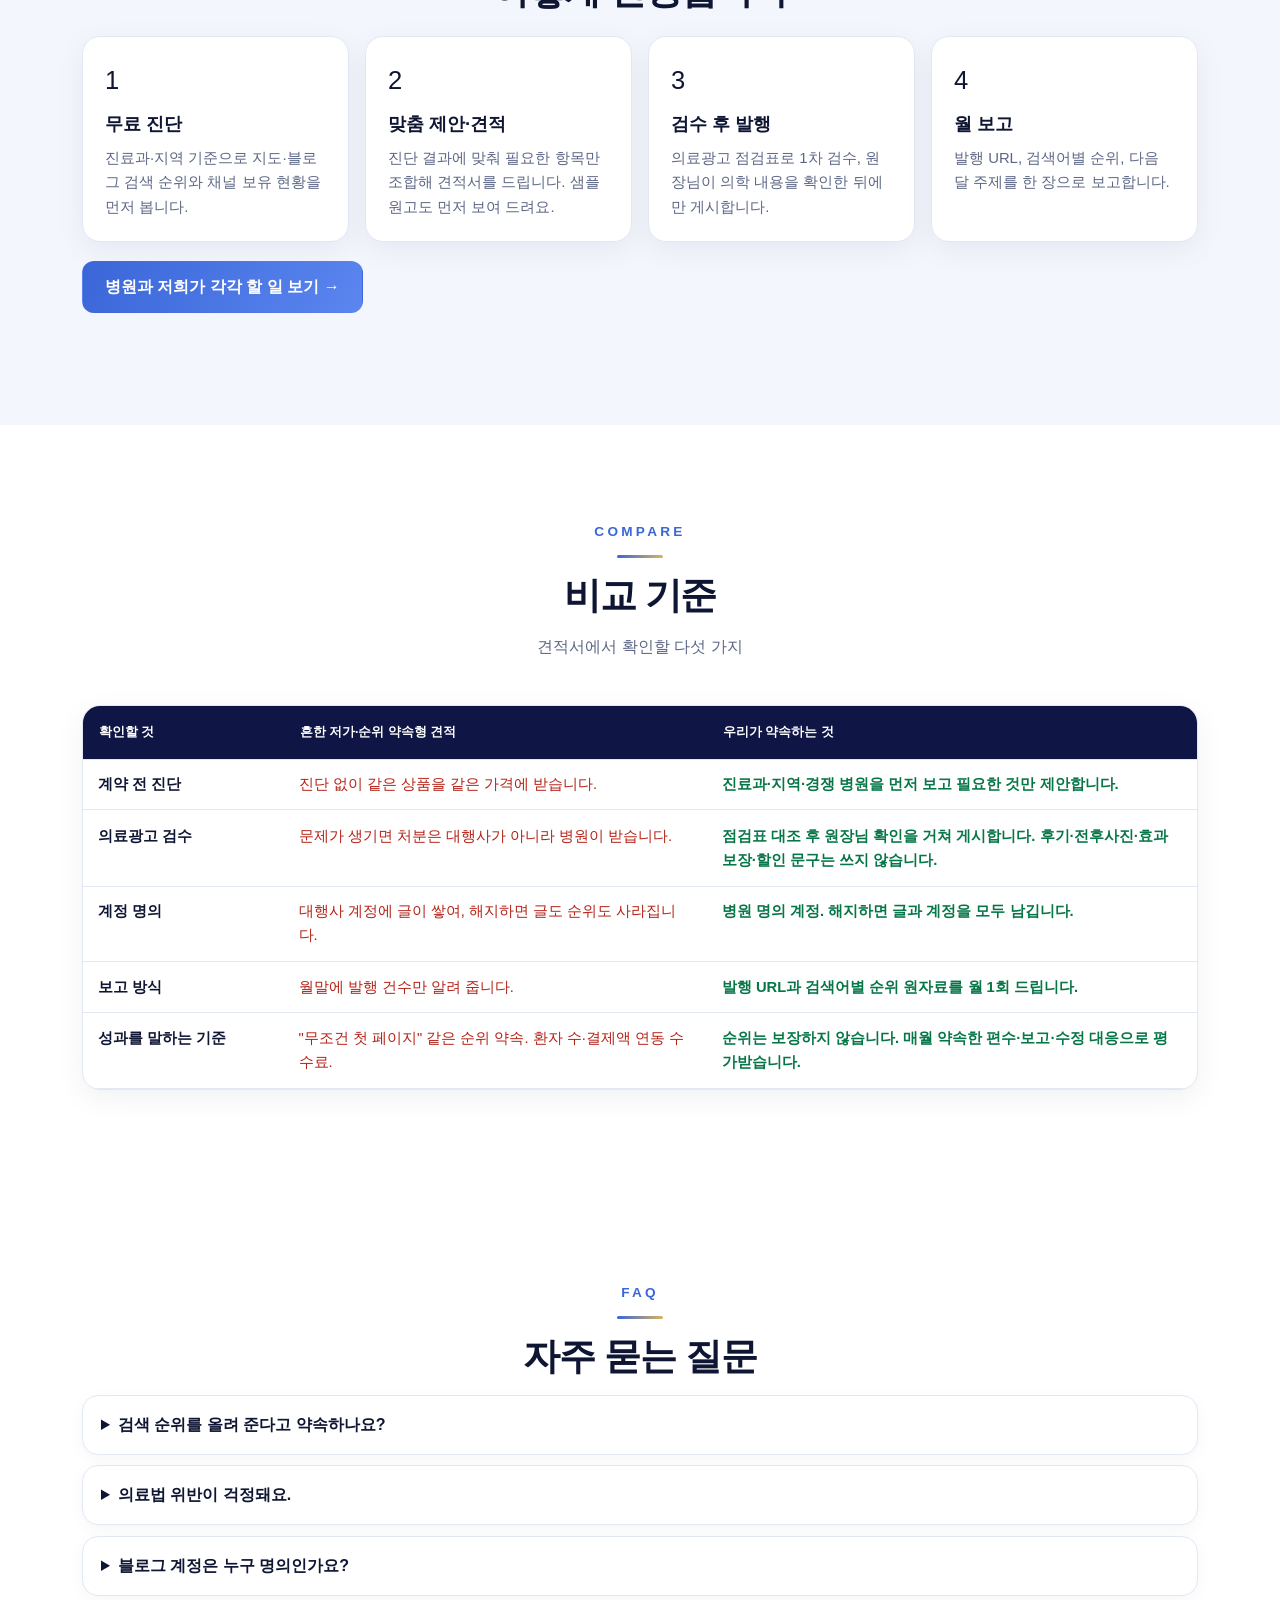
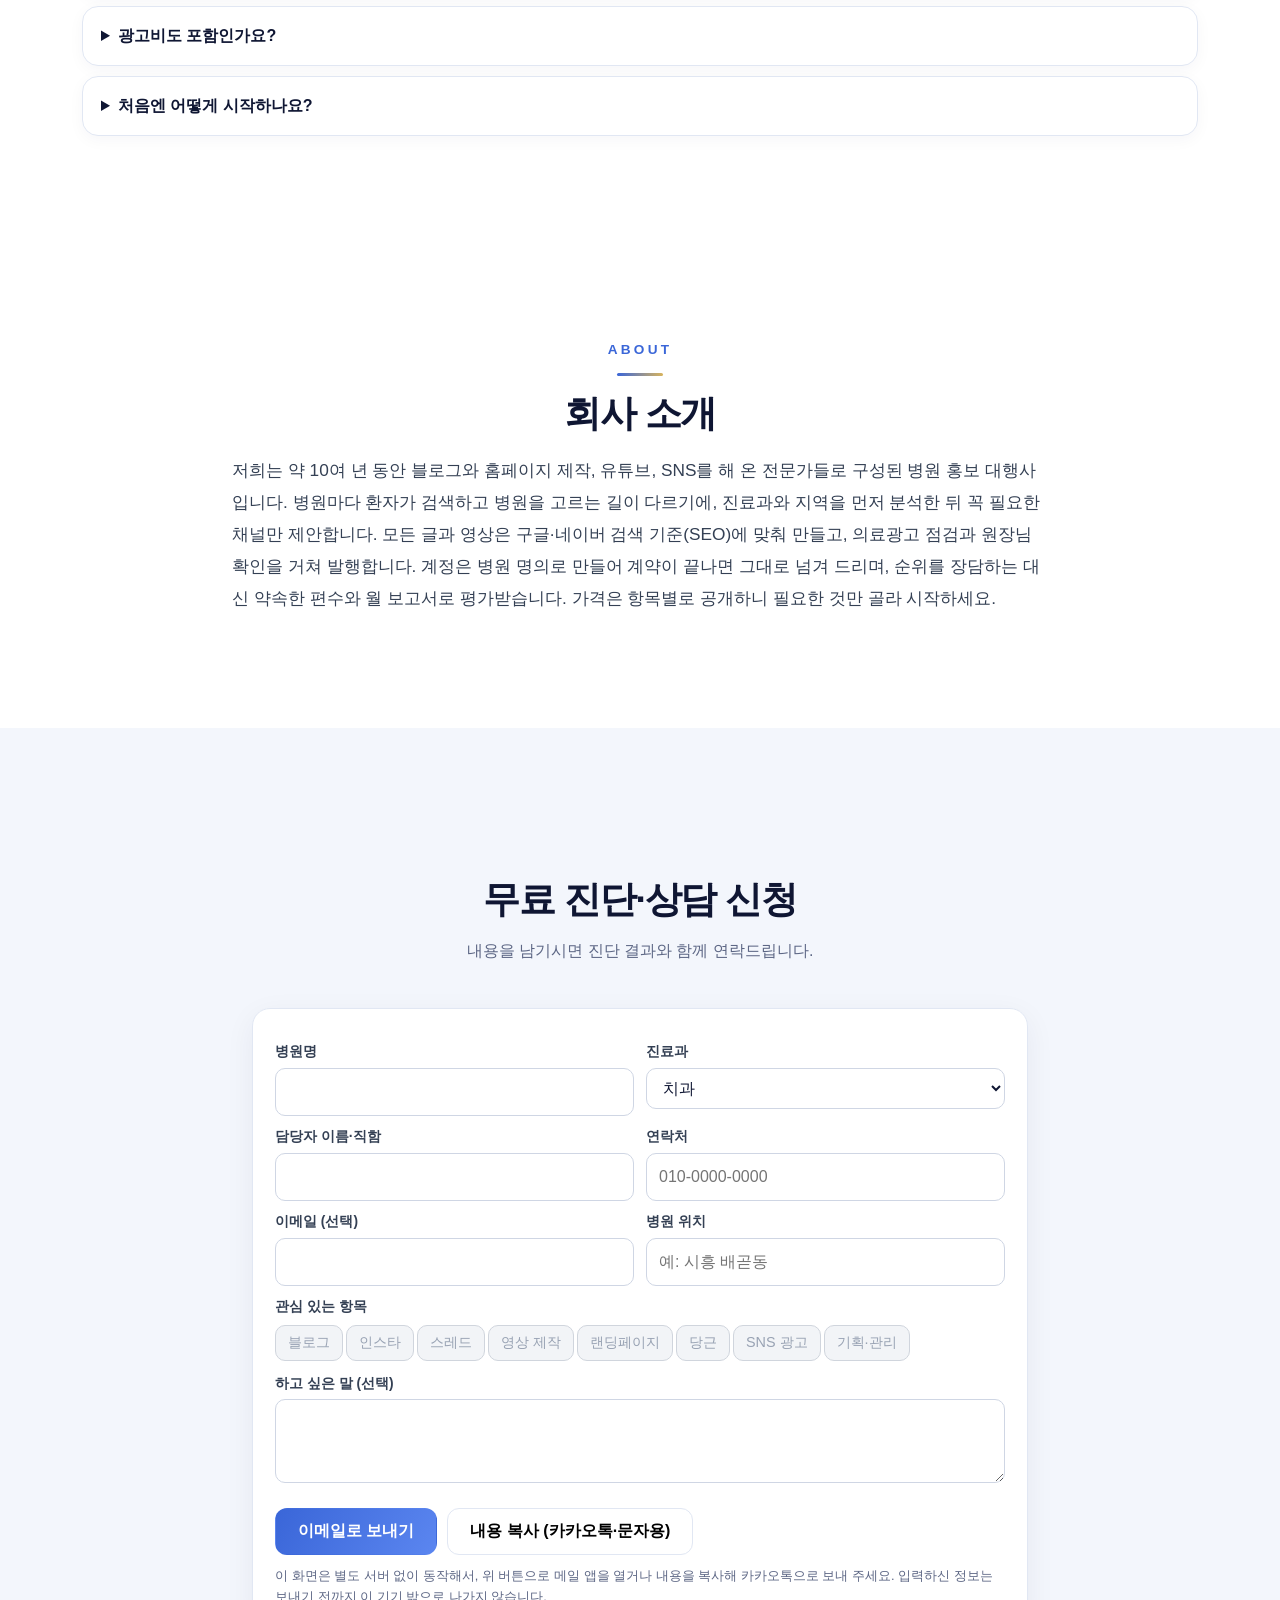
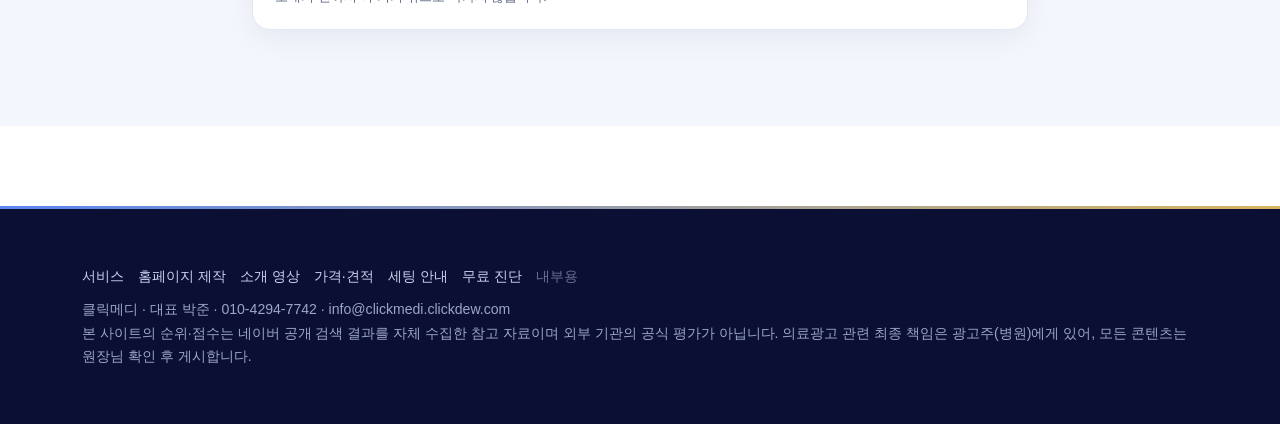
==== commit da4d7de2: "가로 영상 하나만 재생 버튼 썸네일, 의료법에 따라 문구" ====
--- a/index.html
+++ b/index.html
@@ -58,7 +58,7 @@
 <section class="s"><div class="wrap faq">
  <div class="eyebrow">FAQ</div><h2 class="t">자주 묻는 질문</h2>
  <details><summary>검색 순위를 올려 준다고 약속하나요?</summary><p>아니요. 순위는 검색엔진이 정합니다. 순위 보장이나 환자 수 보장을 내세우는 곳은 먼저 의심해 보세요. 대신 매월 약속한 편수와 보고서를 지킵니다.</p></details>
- <details><summary>의료법 위반이 걱정돼요.</summary><p>병원이 직접 올리는 글에는 치료 경험담, 전후 사진, 타 병원 비교, 효과 보장, 할인·이벤트 문구를 쓰지 않고, 모든 글은 점검표 대조 후 원장님이 확인하고 게시합니다. <b>단, 손님(환자)분이 직접 남기는 경험담과 사진처럼 병원 밖에서 자연스럽게 나오는 이야기는 바이럴에 충분히 활용되도록 하는 클릭메디만의 노하우가 있습니다.</b> (대가를 주고받는 후기 작업은 하지 않습니다.)</p></details>
+ <details><summary>의료법 위반이 걱정돼요.</summary><p>의료법에 따라 병원이 직접 올리는 글에는 치료 경험담, 전후 사진, 타 병원 비교, 효과 보장, 할인·이벤트 문구를 쓰지 않고, 모든 글은 점검표 대조 후 원장님이 확인하고 게시합니다. <b>단, 손님(환자)분이 직접 남기는 경험담과 사진처럼 병원 밖에서 자연스럽게 나오는 이야기는 바이럴에 충분히 활용되도록 하는 클릭메디만의 노하우가 있습니다.</b></p></details>
  <details><summary>블로그 계정은 누구 명의인가요?</summary><p>병원 명의입니다. 저희는 글 작성·발행 권한만 받고, 계약이 끝나면 계정과 원고를 모두 병원에 남깁니다.</p></details>
  <details><summary>광고비도 포함인가요?</summary><p>외부 광고 대행을 요청하시면 비용과 수수료를 따로 책정해서 대행해 드립니다. 저희는 인터넷과 AI 세상의 기본 틀을 제작·관리·운영합니다.</p></details>
  <details><summary>처음엔 어떻게 시작하나요?</summary><p>무료 진단 → 샘플 원고 확인 → 1개월 시범(위약금 없음) 순서를 권해 드립니다.</p></details>
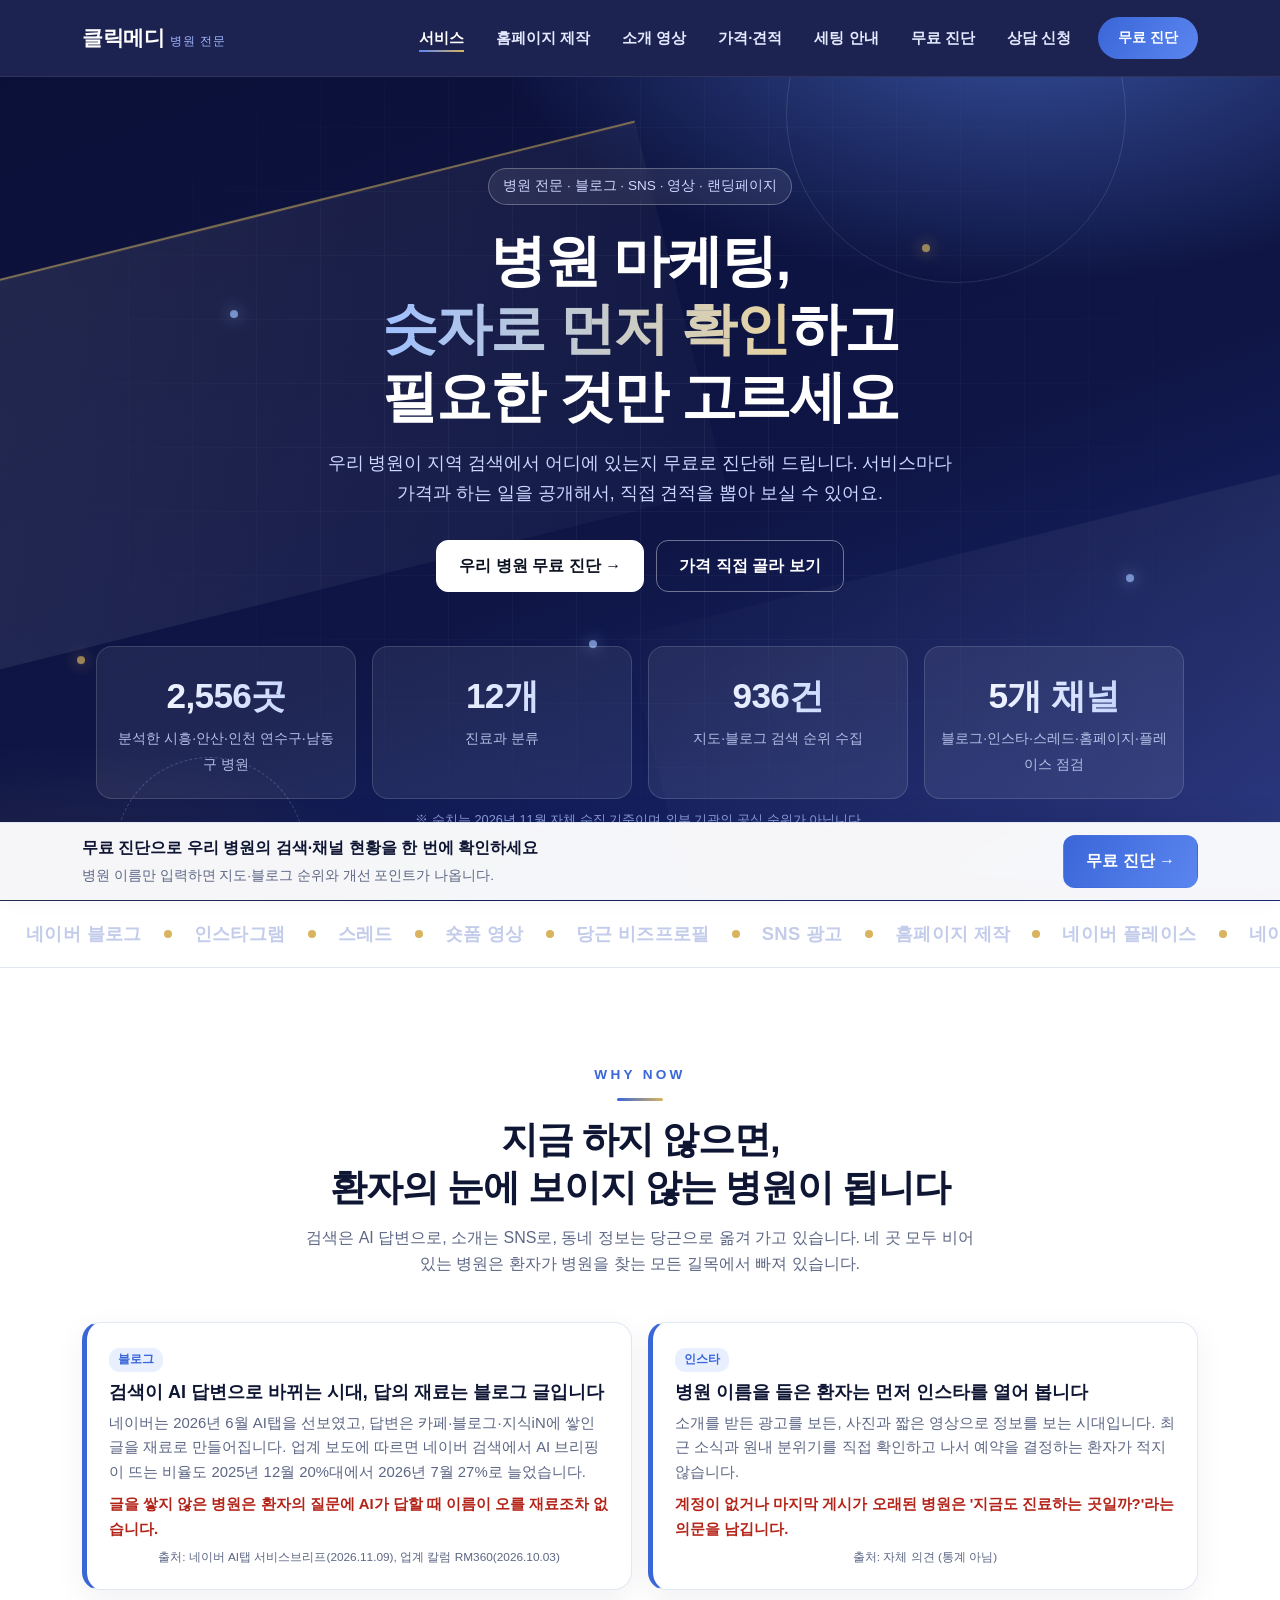
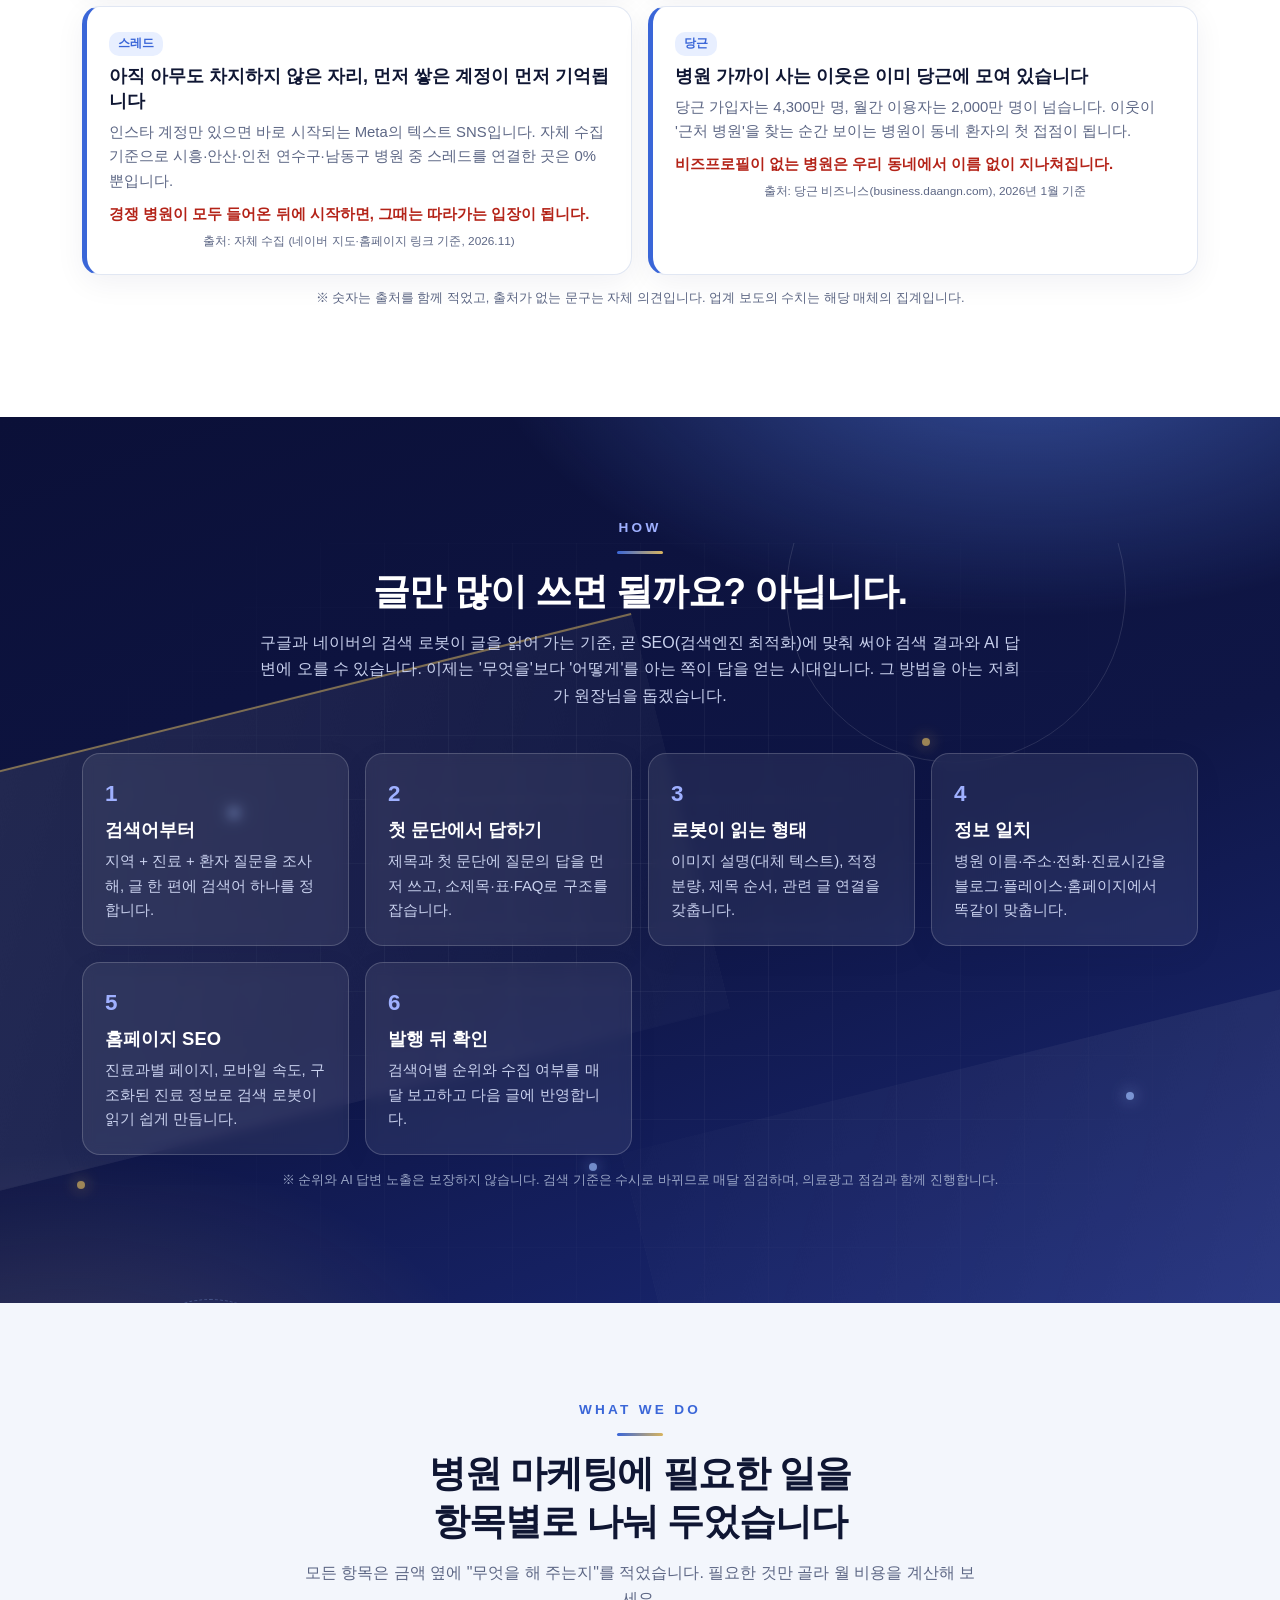
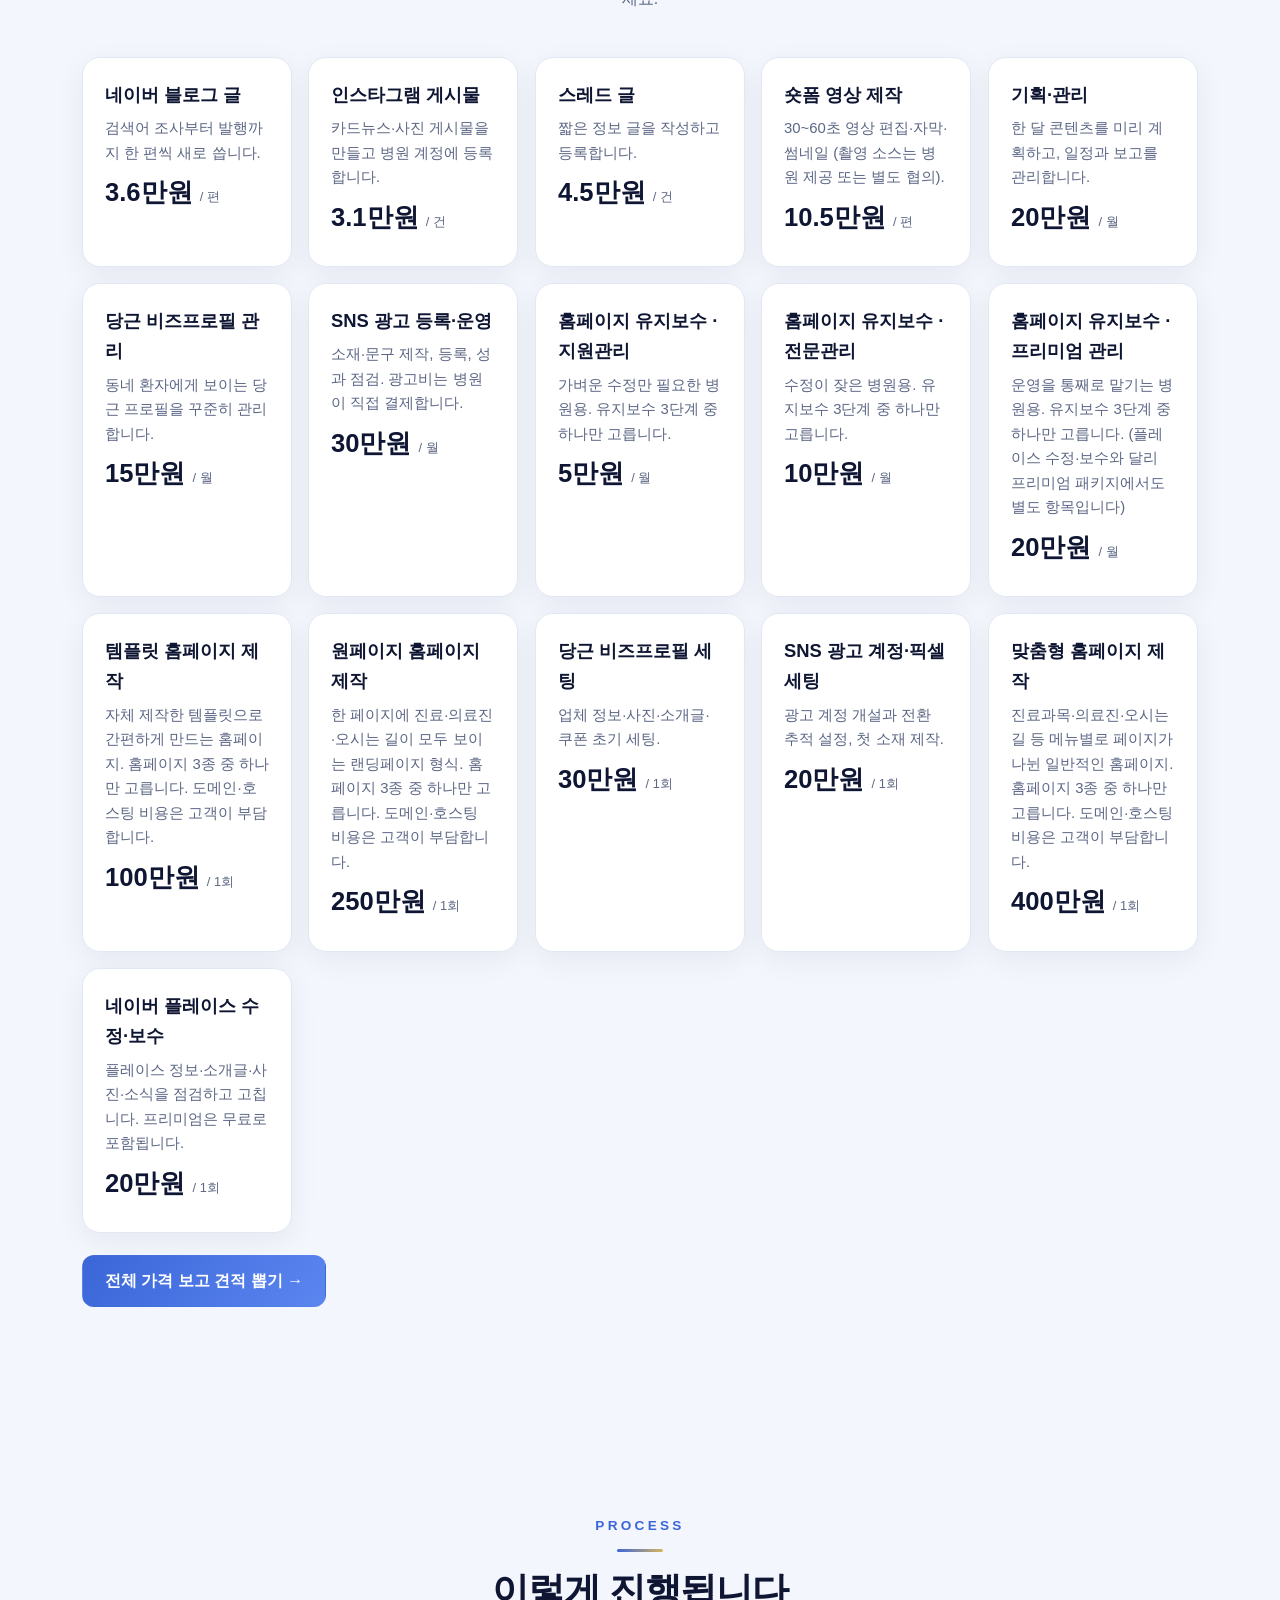
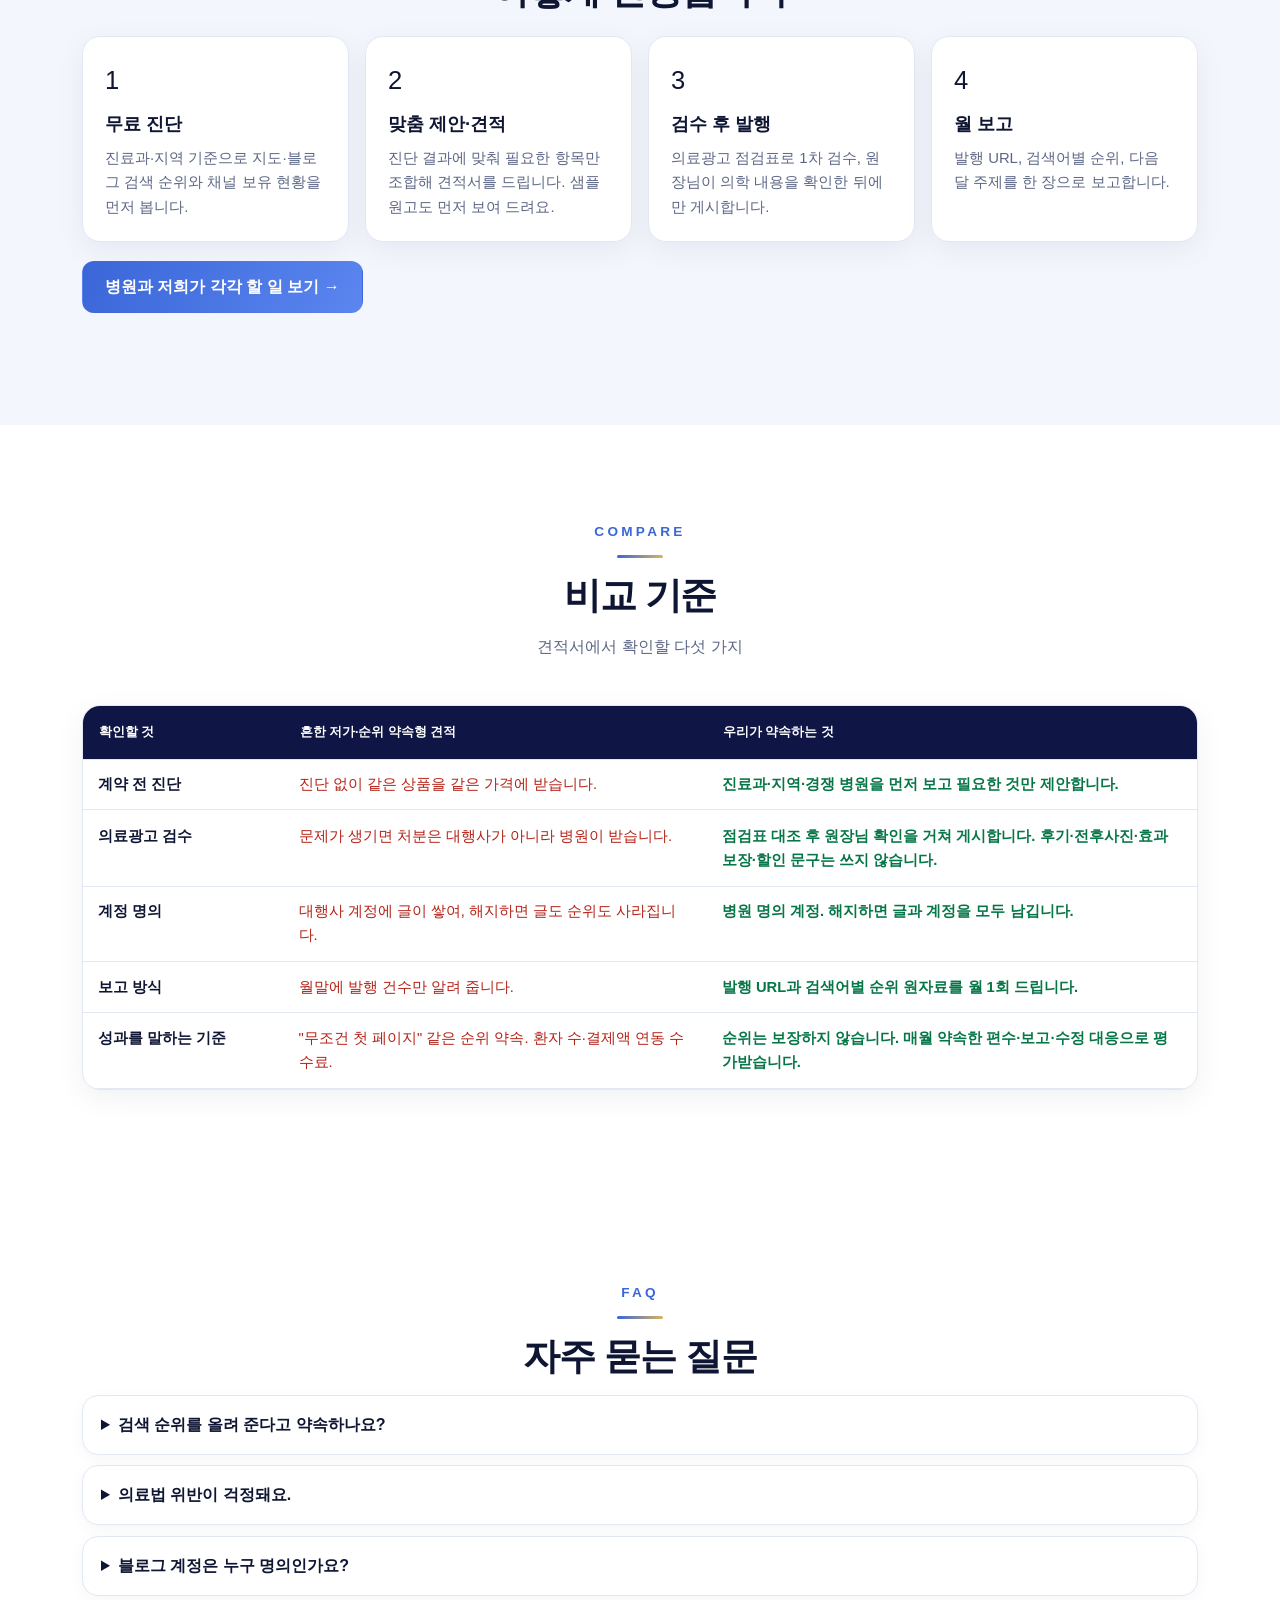
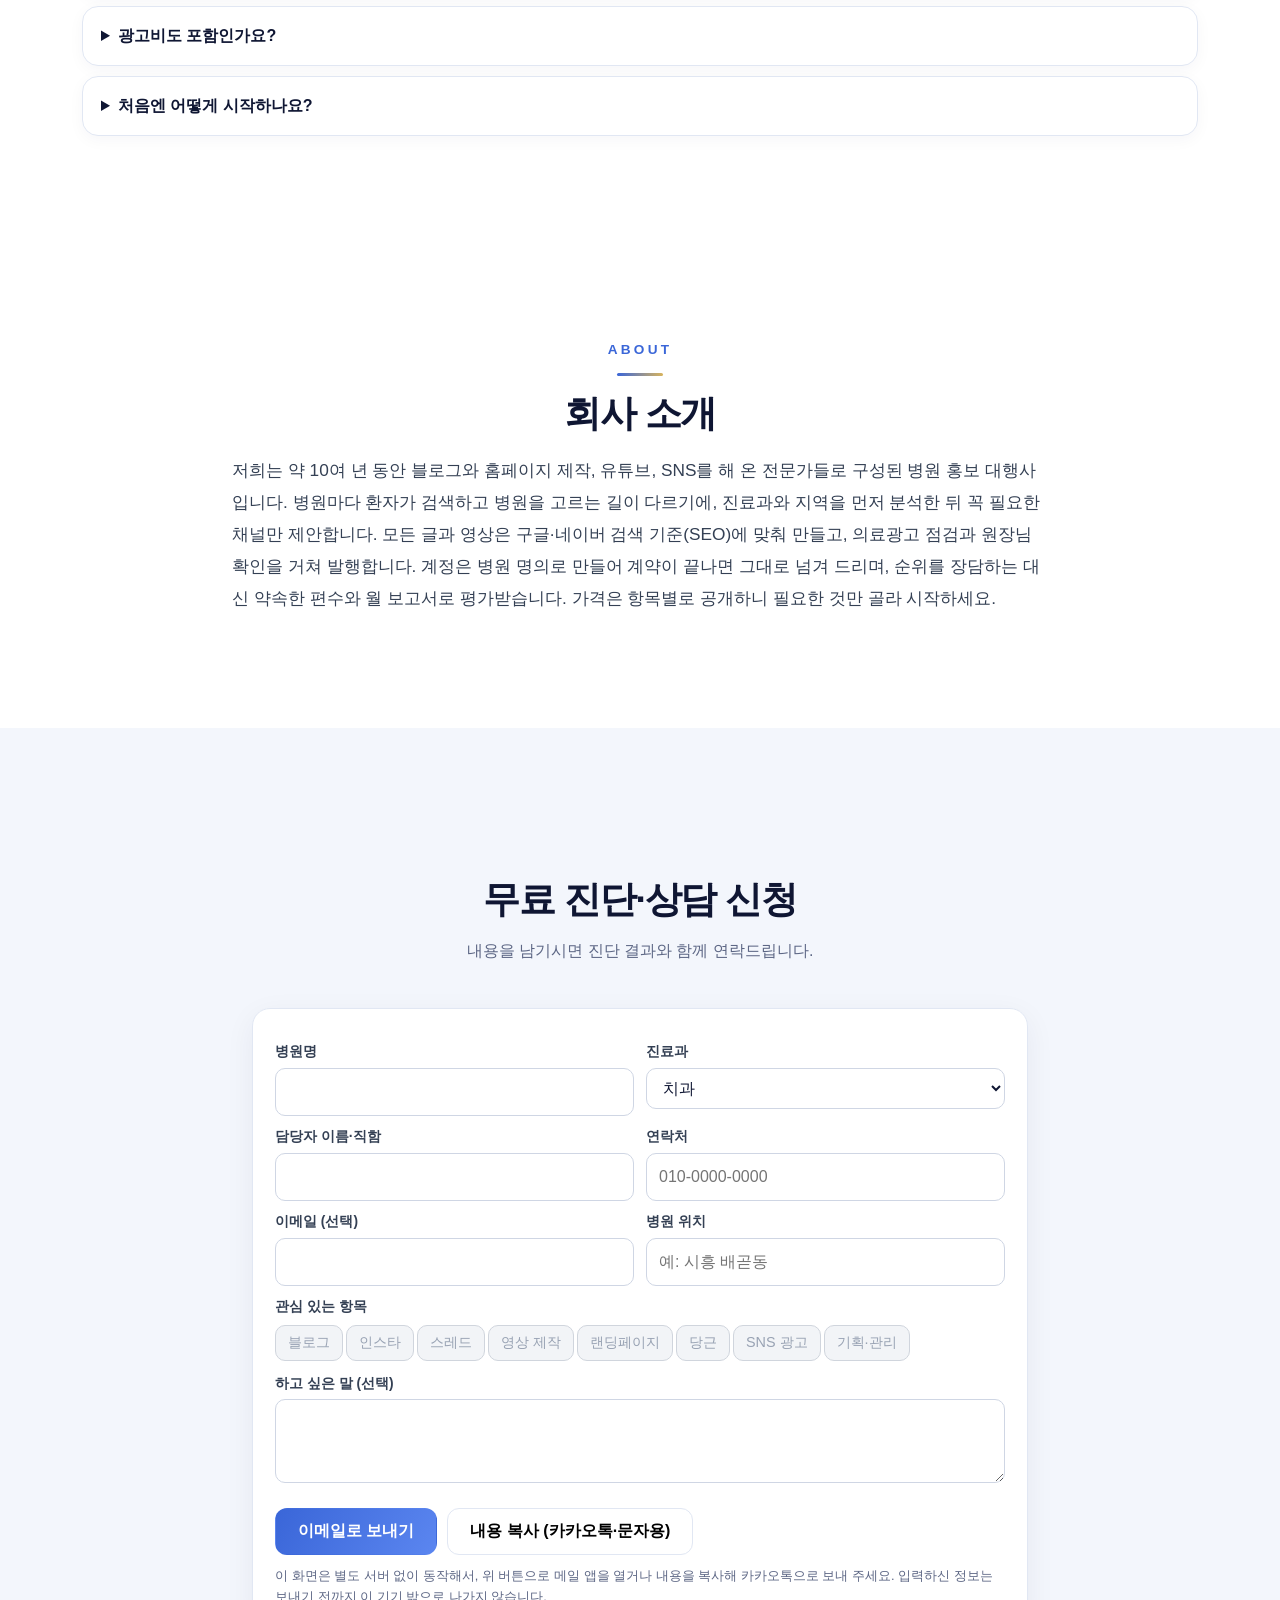
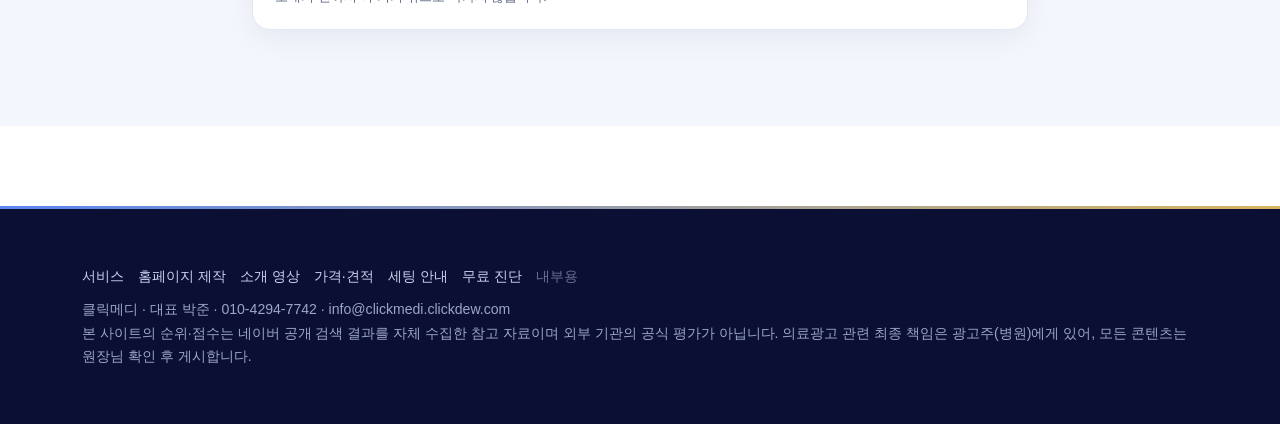
==== commit 1b755f9a: "영상 맨 위 자동재생, 메뉴/문구 수정" ====
--- a/index.html
+++ b/index.html
@@ -1,9 +1,9 @@
 <!doctype html><html lang="ko"><head><meta charset="utf-8"><meta name="viewport" content="width=device-width,initial-scale=1">
-<title>병원 마케팅 대행 | 시흥·안산·인천 병원 전문</title>
+<title>병원 마케팅 대행 | 병원 전문</title>
 <meta name="description" content="우리 병원의 검색 순위를 무료로 진단하고, 필요한 마케팅만 골라 가격을 직접 확인하세요.">
 <link rel="stylesheet" href="assets/style.css"><script src="assets/config.js"></script></head><body>
 <section class="hero"><div class="wrap">
- <span class="pill">시흥·안산·인천 병원 전문 · 블로그 · SNS · 영상 · 랜딩페이지</span>
+ <span class="pill">병원 전문 · 블로그 · SNS · 영상 · 랜딩페이지</span>
  <h1>병원 마케팅,<br><em>숫자로 먼저 확인</em>하고<br>필요한 것만 고르세요</h1>
  <p>우리 병원이 지역 검색에서 어디에 있는지 무료로 진단해 드립니다. 서비스마다 가격과 하는 일을 공개해서, 직접 견적을 뽑아 보실 수 있어요.</p>
  <div class="cta"><a class="btn" href="diagnose.html" style="background:#fff;color:#0b1220;border-color:#fff">우리 병원 무료 진단 →</a><a class="btn ghost" href="price.html">가격 직접 골라 보기</a></div>
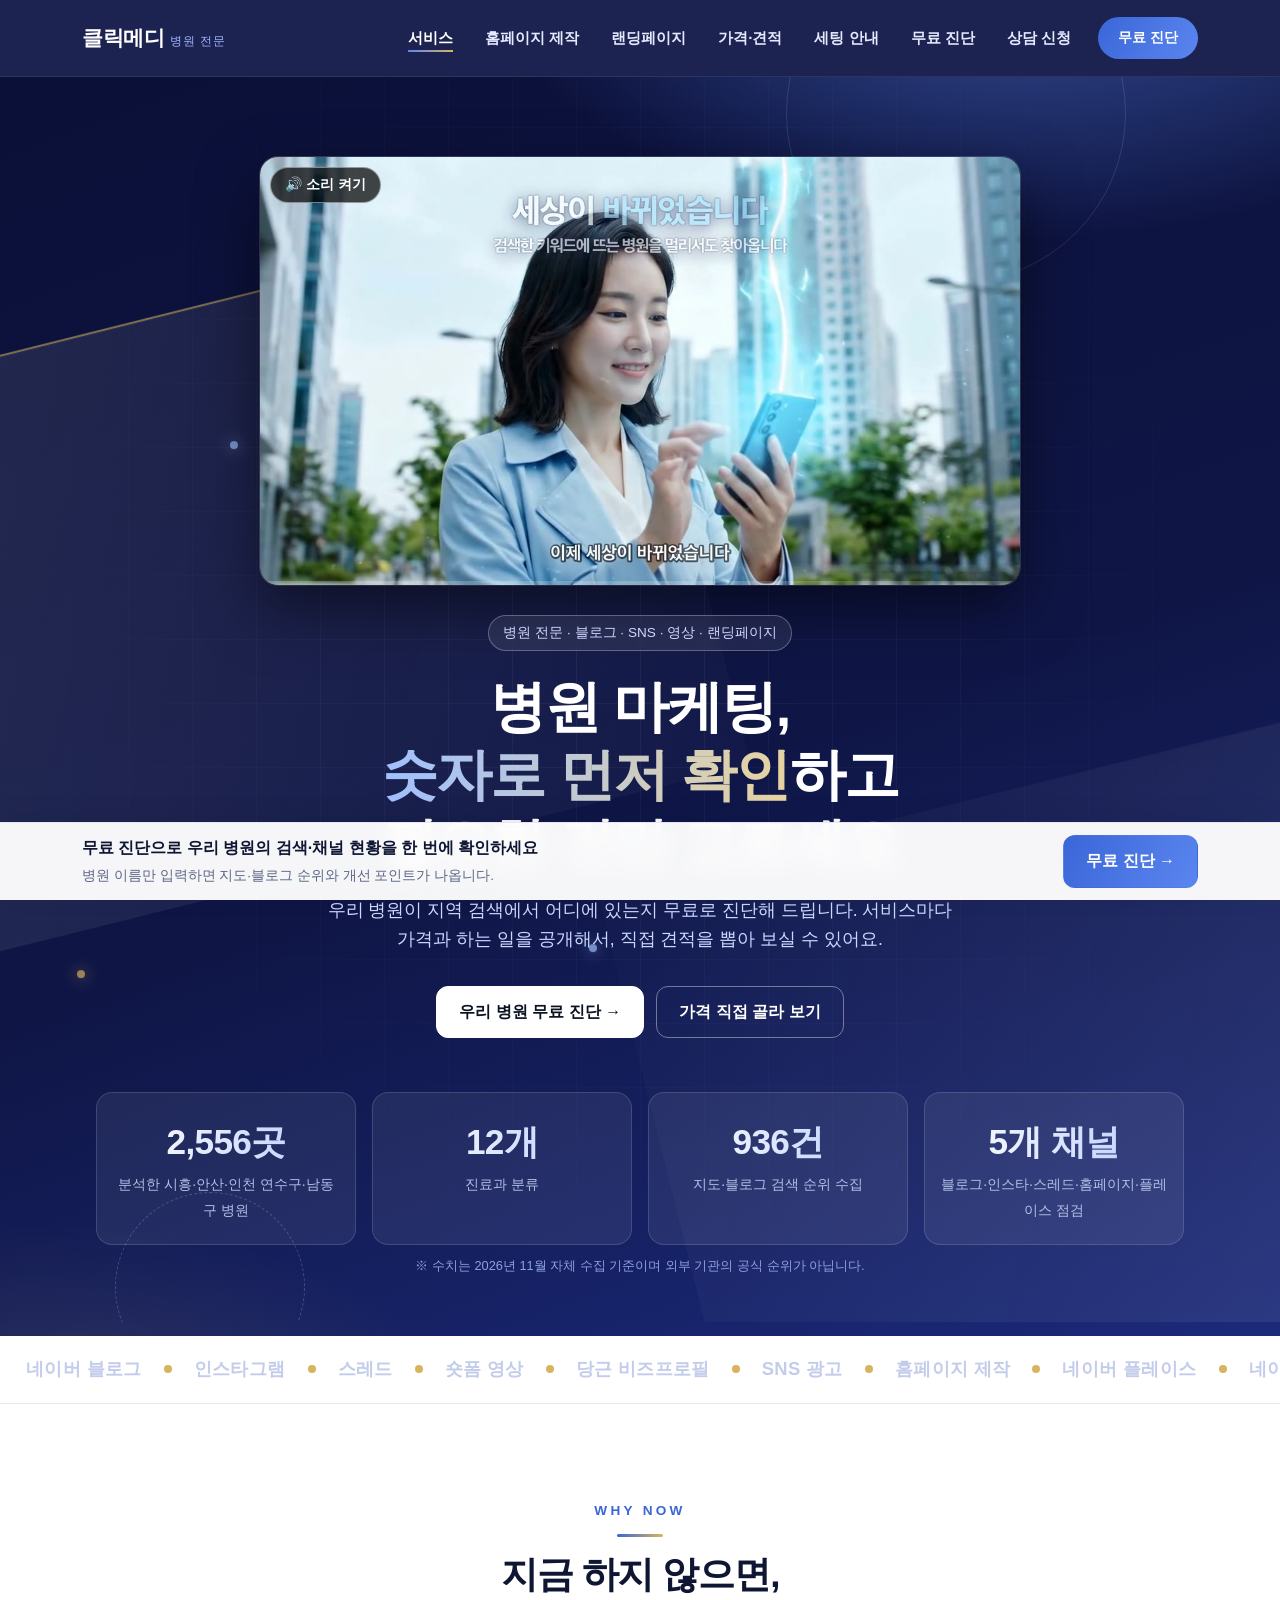
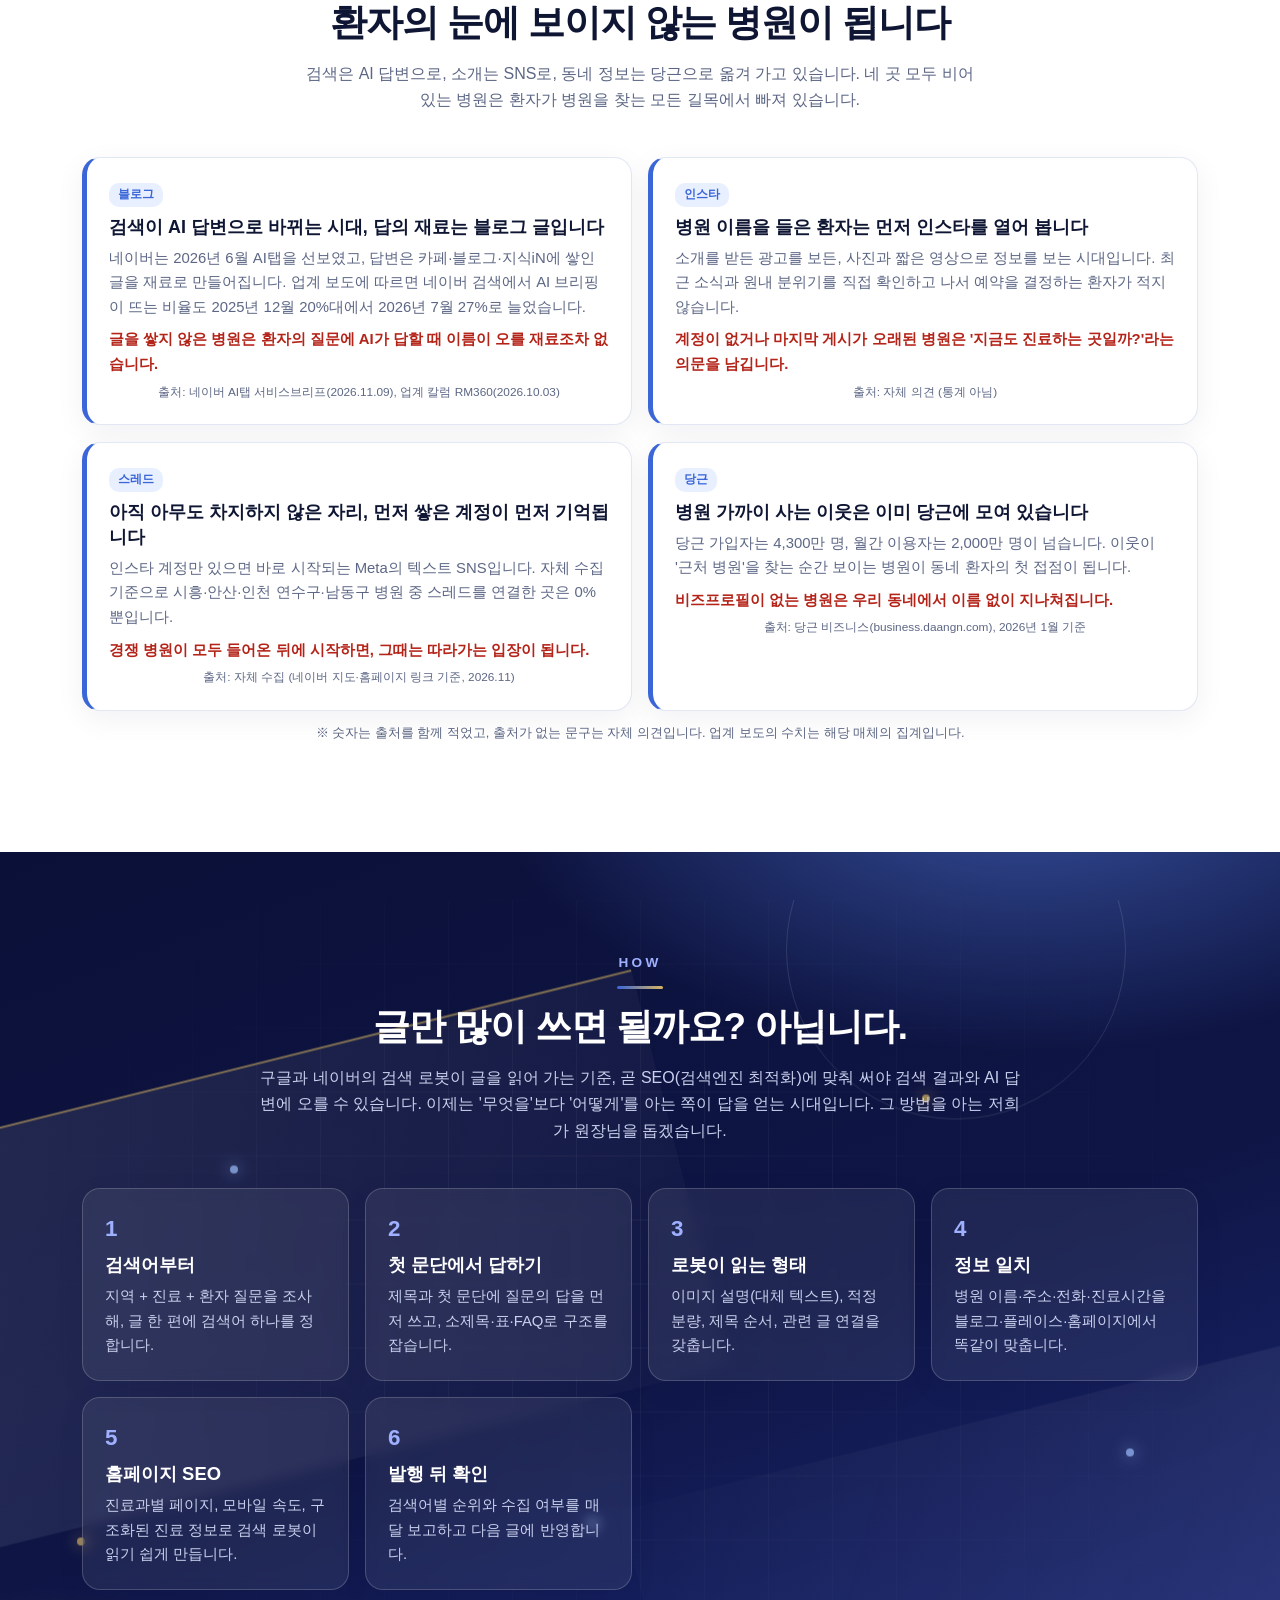
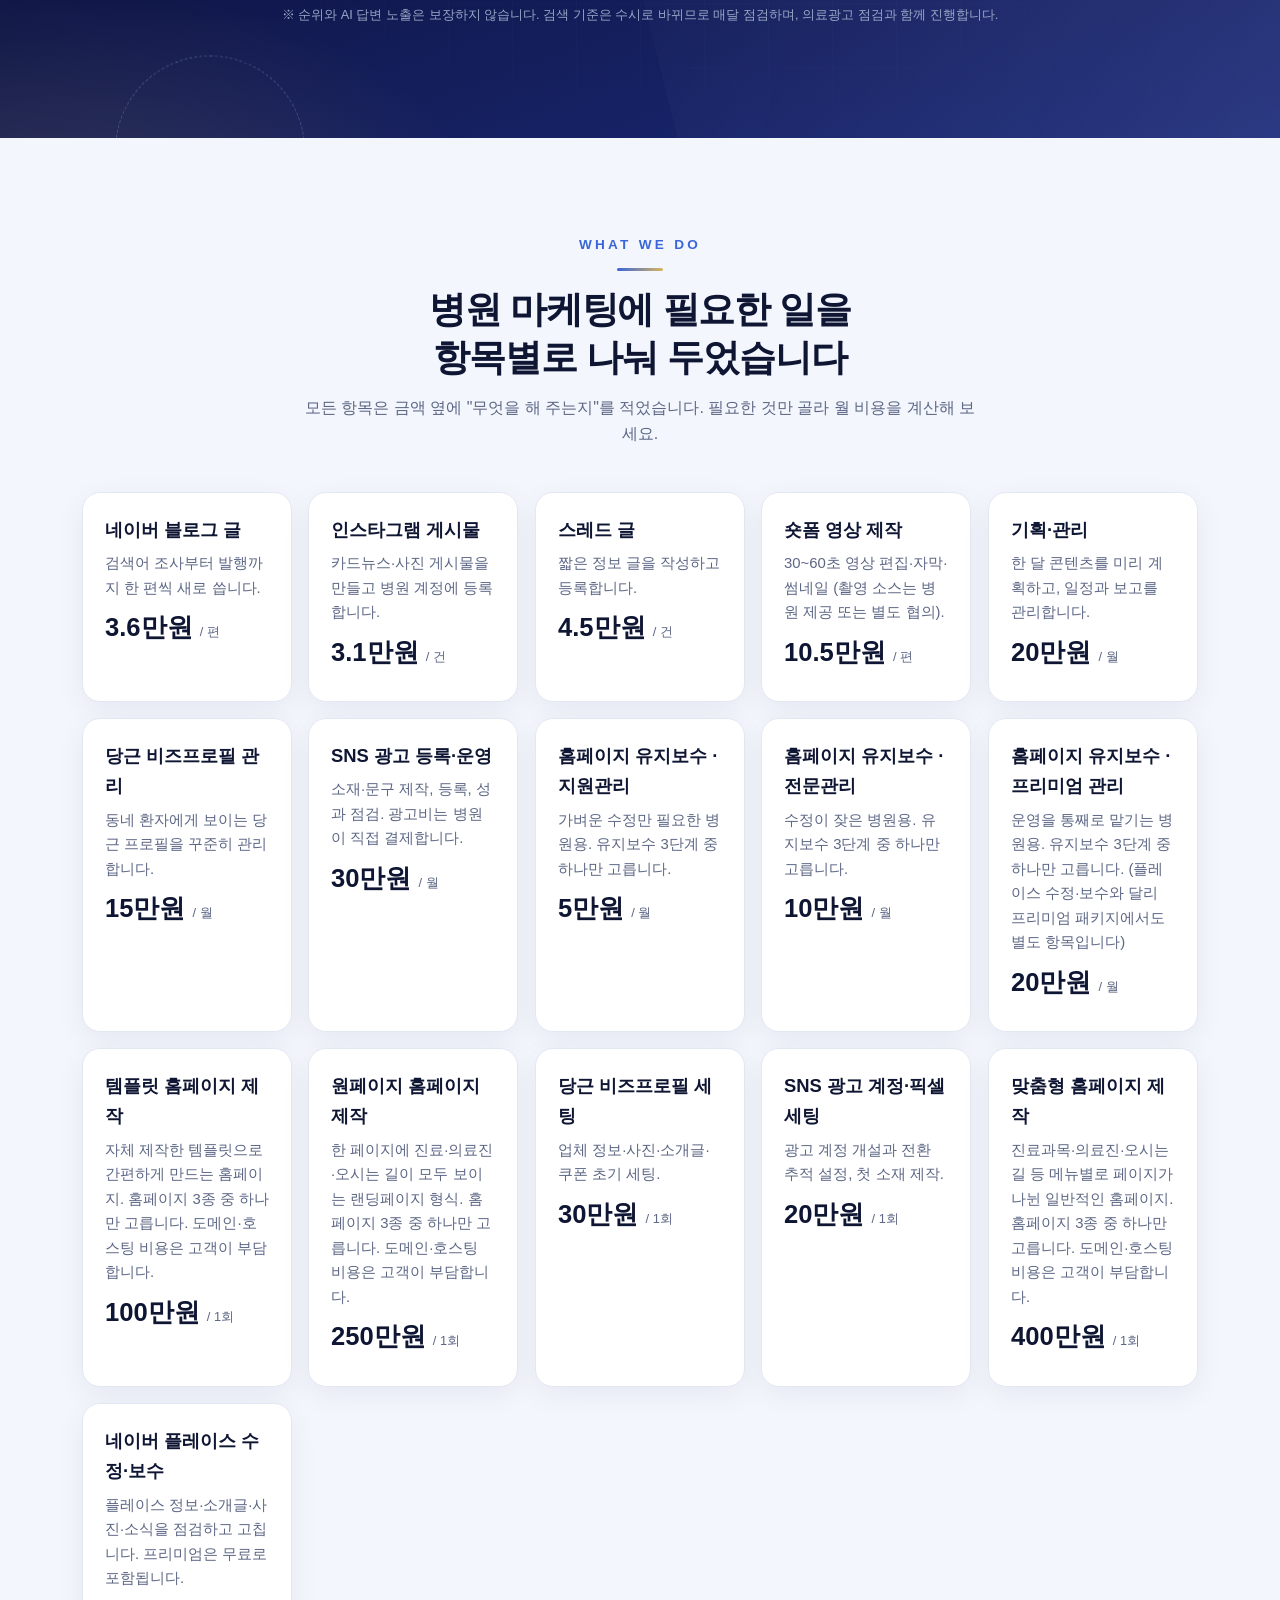
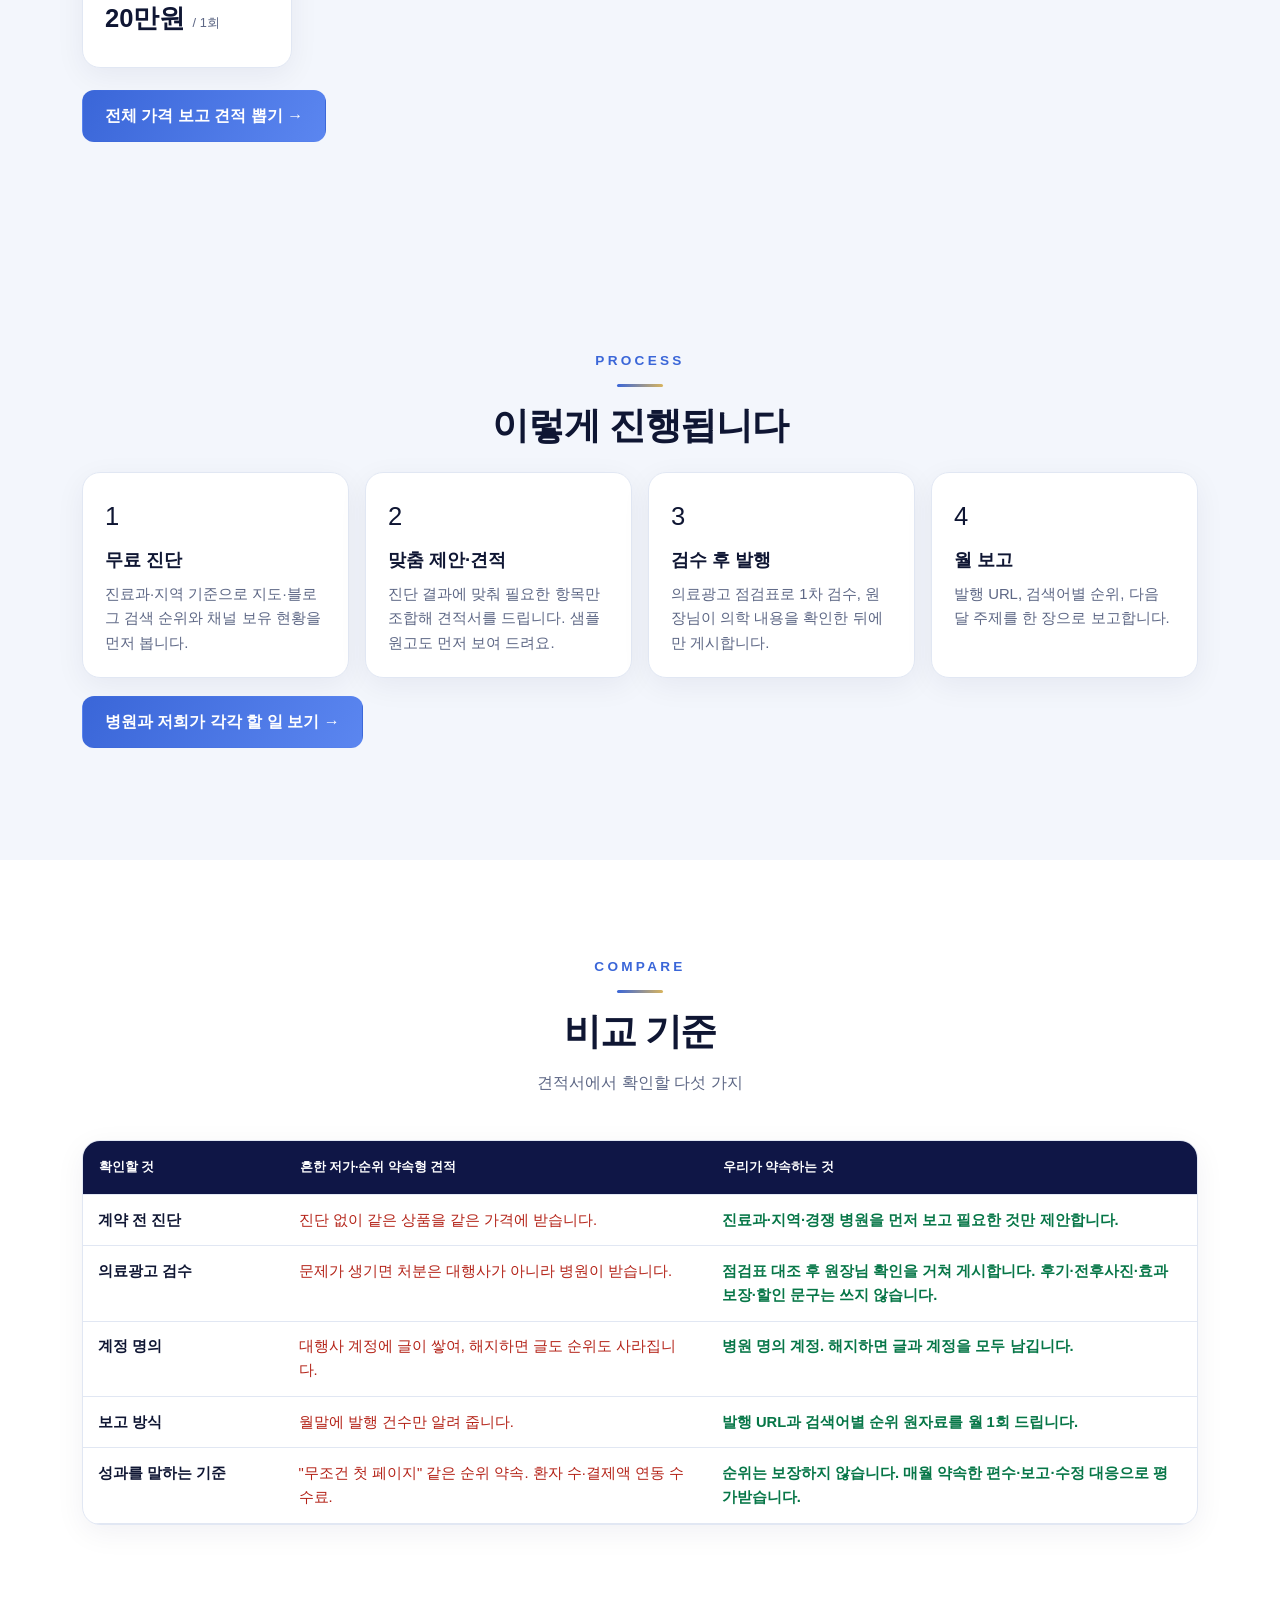
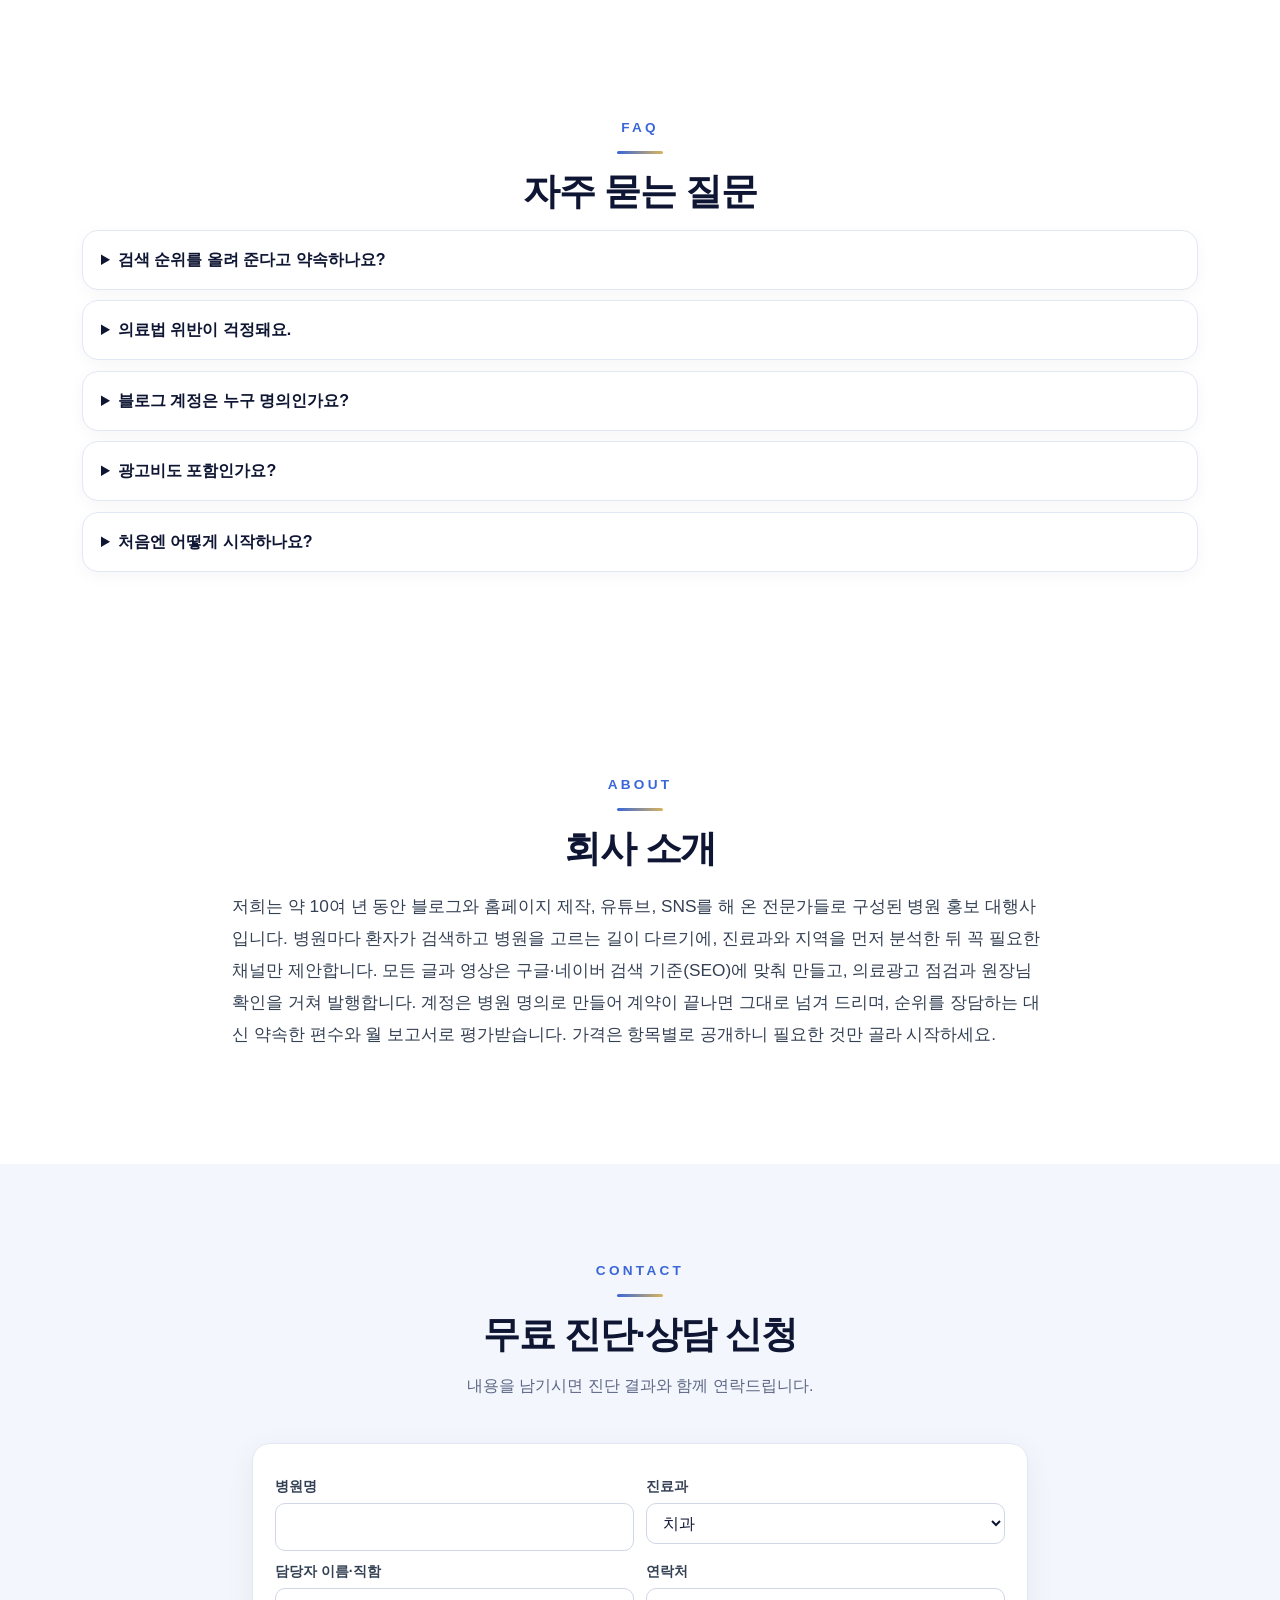
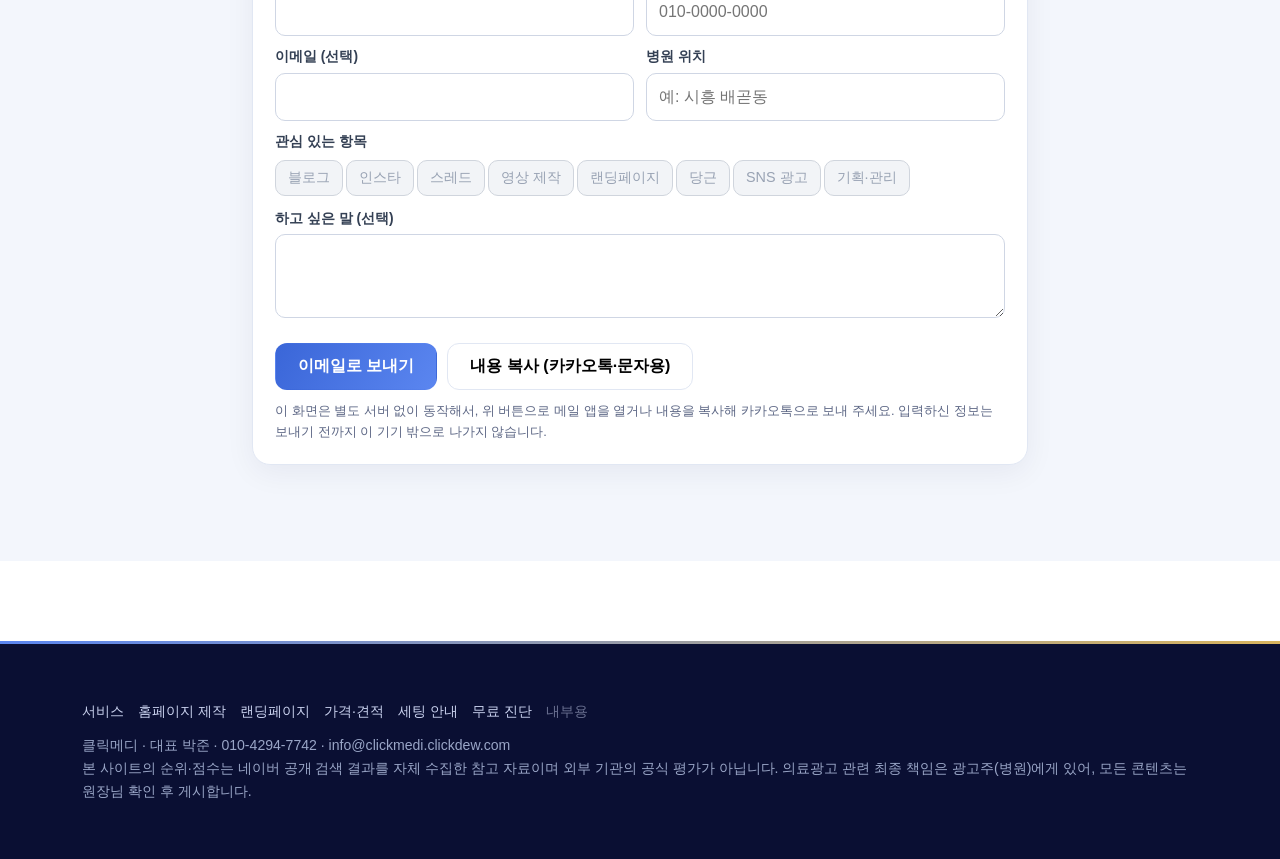
==== commit c4175c78: "영상 자동재생은 홈 첫 화면으로, 랜딩 영상 원위치" ====
--- a/index.html
+++ b/index.html
@@ -1,8 +1,23 @@
 <!doctype html><html lang="ko"><head><meta charset="utf-8"><meta name="viewport" content="width=device-width,initial-scale=1">
 <title>병원 마케팅 대행 | 병원 전문</title>
 <meta name="description" content="우리 병원의 검색 순위를 무료로 진단하고, 필요한 마케팅만 골라 가격을 직접 확인하세요.">
-<link rel="stylesheet" href="assets/style.css"><script src="assets/config.js"></script></head><body>
+<link rel="stylesheet" href="assets/style.css"><script src="assets/config.js"></script>
+<style>
+.hv{position:relative;max-width:760px;margin:0 auto 30px;border-radius:18px;overflow:hidden;background:#000;aspect-ratio:16/9;box-shadow:0 24px 60px rgba(0,0,0,.5),0 0 0 1px rgba(255,255,255,.18);text-align:left}
+.hv video{width:100%;height:100%;display:block;object-fit:contain;background:#000}
+.hv .tap{position:absolute;inset:0;width:100%;height:100%;border:0;padding:0;background:transparent;cursor:pointer;z-index:2;-webkit-tap-highlight-color:transparent}
+.hv .pb{position:absolute;left:50%;top:50%;width:84px;height:84px;margin:-42px 0 0 -42px;border-radius:50%;background:rgba(108,99,255,.92);display:flex;align-items:center;justify-content:center;z-index:3;box-shadow:0 8px 30px rgba(0,0,0,.5),0 0 0 8px rgba(255,255,255,.22);opacity:0;transform:scale(.8);transition:.25s;pointer-events:none}
+.hv.paused .pb,.hv.flash .pb{opacity:1;transform:none}
+.hv.paused .tap::after{content:"";position:absolute;inset:0;background:rgba(0,0,0,.28)}
+.hv .snd{position:absolute;left:10px;top:10px;z-index:4;background:rgba(0,0,0,.72);color:#fff;border:1px solid rgba(255,255,255,.45);border-radius:20px;padding:8px 14px;font-size:14px;font-weight:800;font-family:inherit;cursor:pointer;display:none}
+.hv.muted .snd{display:block}
+.hv .bar{position:absolute;left:0;right:0;bottom:0;height:4px;background:rgba(255,255,255,.2);z-index:4;pointer-events:none}
+.hv .bar i{display:block;height:100%;width:0;background:linear-gradient(90deg,#6c63ff,#e7d3a0)}
+@media(max-width:600px){.hv{border-radius:12px;margin-bottom:22px}.hv .pb{width:64px;height:64px;margin:-32px 0 0 -32px}}
+</style>
+</head><body>
 <section class="hero"><div class="wrap">
+ <div class="hv" id="hbox"><video id="hhv" playsinline autoplay muted preload="auto" poster="assets/video/poster_horizontal.jpg"><source src="assets/video/clickmedi_horizontal.mp4" type="video/mp4"></video><button type="button" class="tap" id="htap" aria-label="재생 / 일시정지"><span class="pb"><svg viewBox="0 0 24 24" width="36" height="36"><path d="M8 5v14l11-7z" fill="#fff"/></svg></span></button><button type="button" class="snd" id="hsnd">🔊 소리 켜기</button><div class="bar"><i id="hbar"></i></div></div>
  <span class="pill">병원 전문 · 블로그 · SNS · 영상 · 랜딩페이지</span>
  <h1>병원 마케팅,<br><em>숫자로 먼저 확인</em>하고<br>필요한 것만 고르세요</h1>
  <p>우리 병원이 지역 검색에서 어디에 있는지 무료로 진단해 드립니다. 서비스마다 가격과 하는 일을 공개해서, 직접 견적을 뽑아 보실 수 있어요.</p>
@@ -98,4 +113,15 @@
 function body(){const v=id=>document.getElementById(id).value.trim();return `[상담 신청]\n병원명: ${v("f_hos")}\n진료과: ${v("f_dept")}\n위치: ${v("f_loc")}\n담당자: ${v("f_name")}\n연락처: ${v("f_tel")}\n이메일: ${v("f_mail")}\n관심 항목: ${[...sel].join(", ")||"-"}\n문의: ${v("f_msg")||"-"}${f_quote.value?"\n\n"+f_quote.value:""}`}
 document.getElementById("cp").onclick=()=>HB.copy(body(),"복사했어요. 카카오톡이나 문자로 붙여넣어 보내 주세요");
 document.getElementById("send").onclick=()=>{const c=HB.getCompany();const to=/@/.test(c.email)?c.email:"";const list=JSON.parse(localStorage.getItem("hb_inquiries")||"[]");list.push({at:new Date().toISOString(),text:body()});localStorage.setItem("hb_inquiries",JSON.stringify(list));location.href=`mailto:${to}?subject=${encodeURIComponent("[상담 신청] "+(document.getElementById("f_hos").value||"병원"))}&body=${encodeURIComponent(body())}`};
-</script></body></html>
+</script><script>
+(function(){const v=document.getElementById("hhv"),b=document.getElementById("hbox");if(!v)return;
+function sync(){b.classList.toggle("paused",v.paused);b.classList.toggle("muted",v.muted)}
+document.getElementById("htap").onclick=function(){if(v.paused)v.play().catch(function(){});else v.pause();b.classList.add("flash");setTimeout(function(){b.classList.remove("flash")},500)};
+document.getElementById("hsnd").onclick=function(e){e.stopPropagation();v.muted=false;v.volume=1;if(v.paused)v.play().catch(function(){});sync()};
+["play","pause","volumechange","loadeddata"].forEach(function(ev){v.addEventListener(ev,sync)});
+v.addEventListener("timeupdate",function(){if(v.duration)document.getElementById("hbar").style.width=(v.currentTime/v.duration*100)+"%"});
+v.muted=false;var p=v.play();function fb(){v.muted=true;v.play().catch(function(){});sync()}
+if(p&&p.catch)p.catch(fb);else fb();
+setTimeout(function(){if(v.paused){v.muted=true;v.play().catch(function(){})}sync()},900);sync();})();
+</script>
+</body></html>
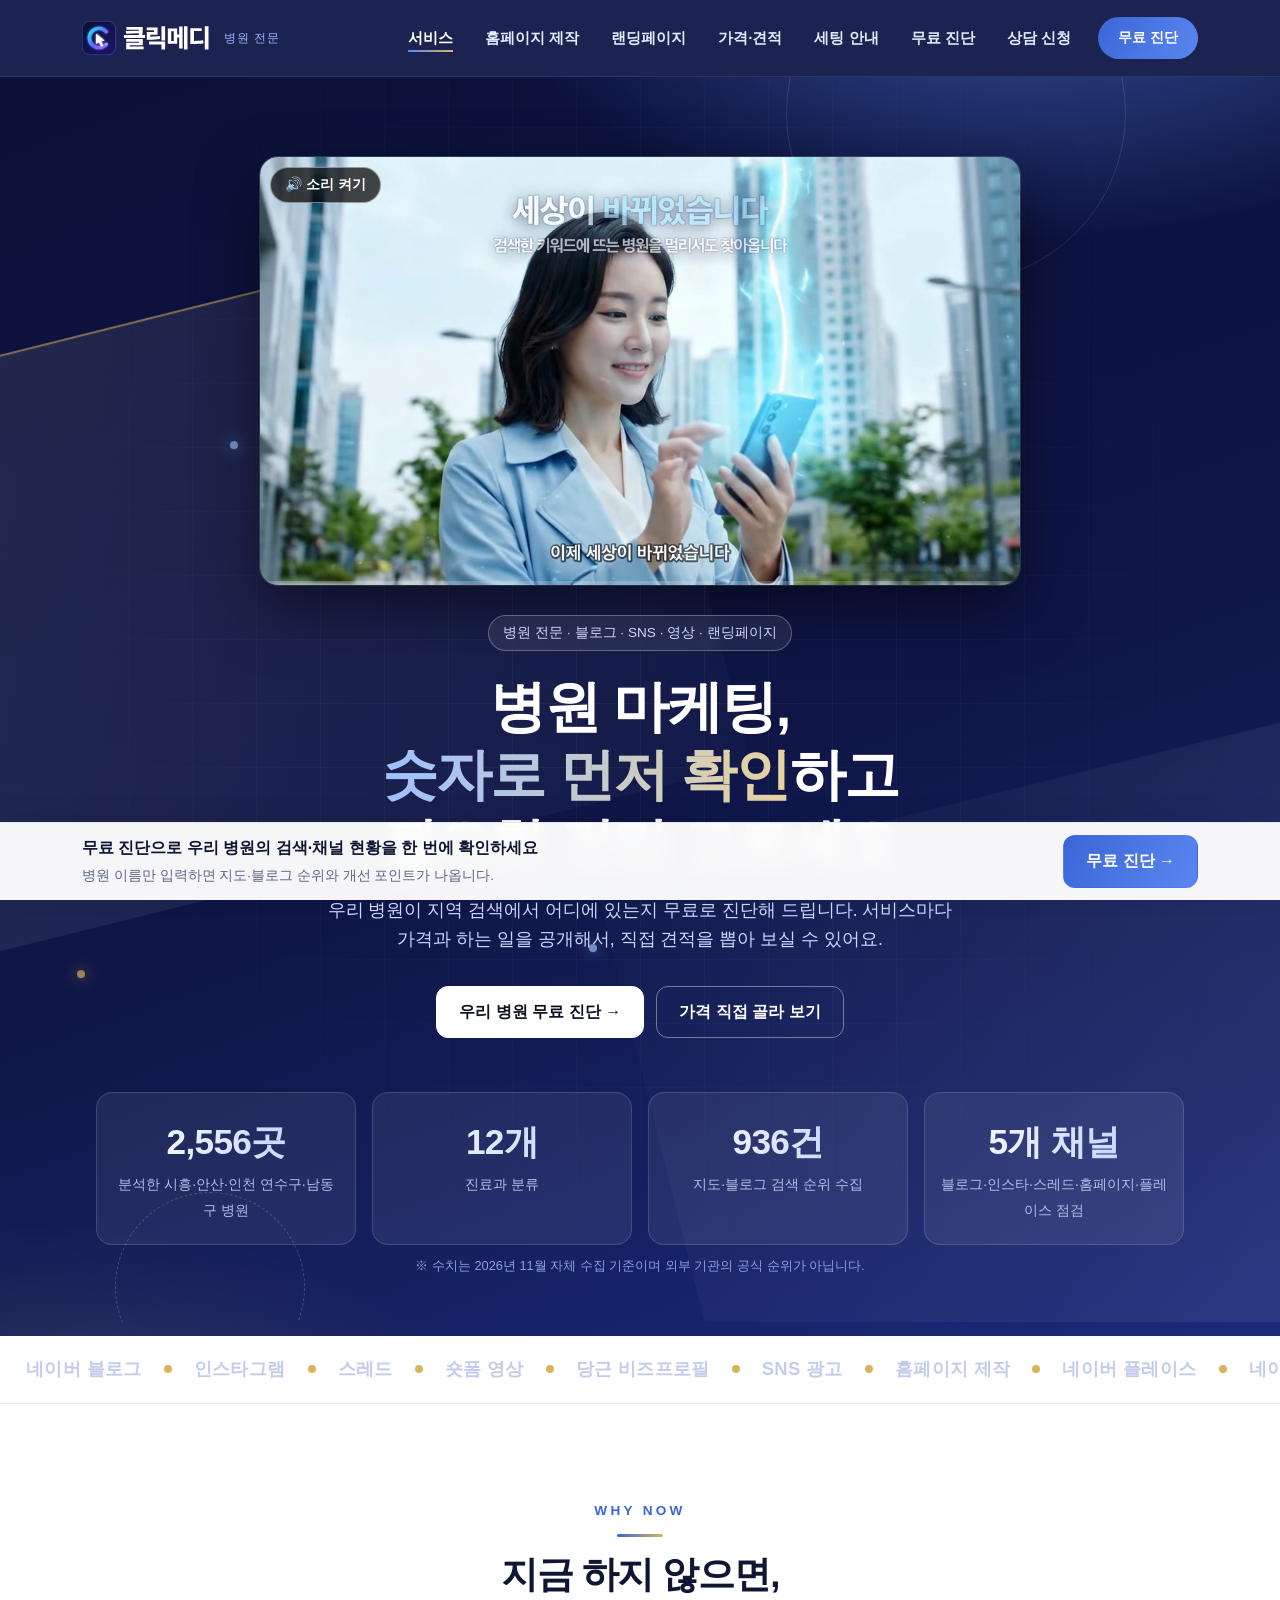
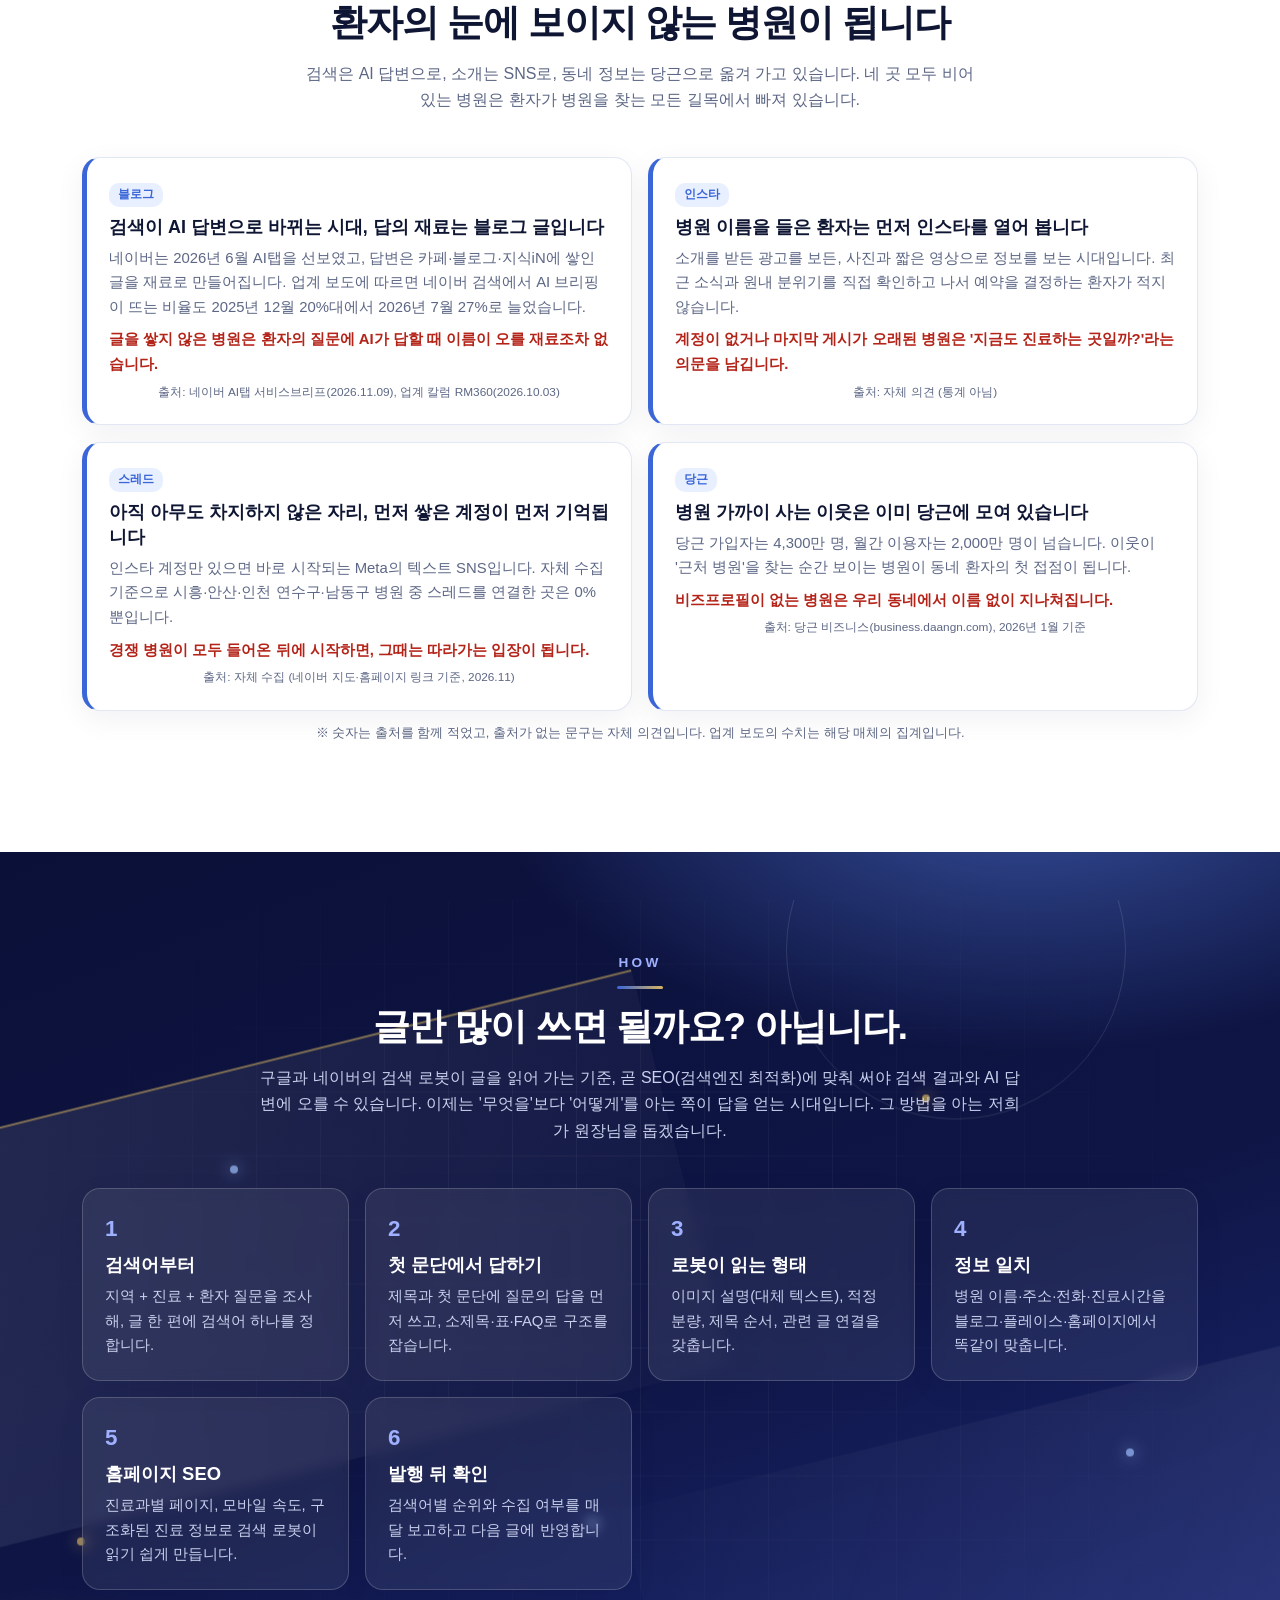
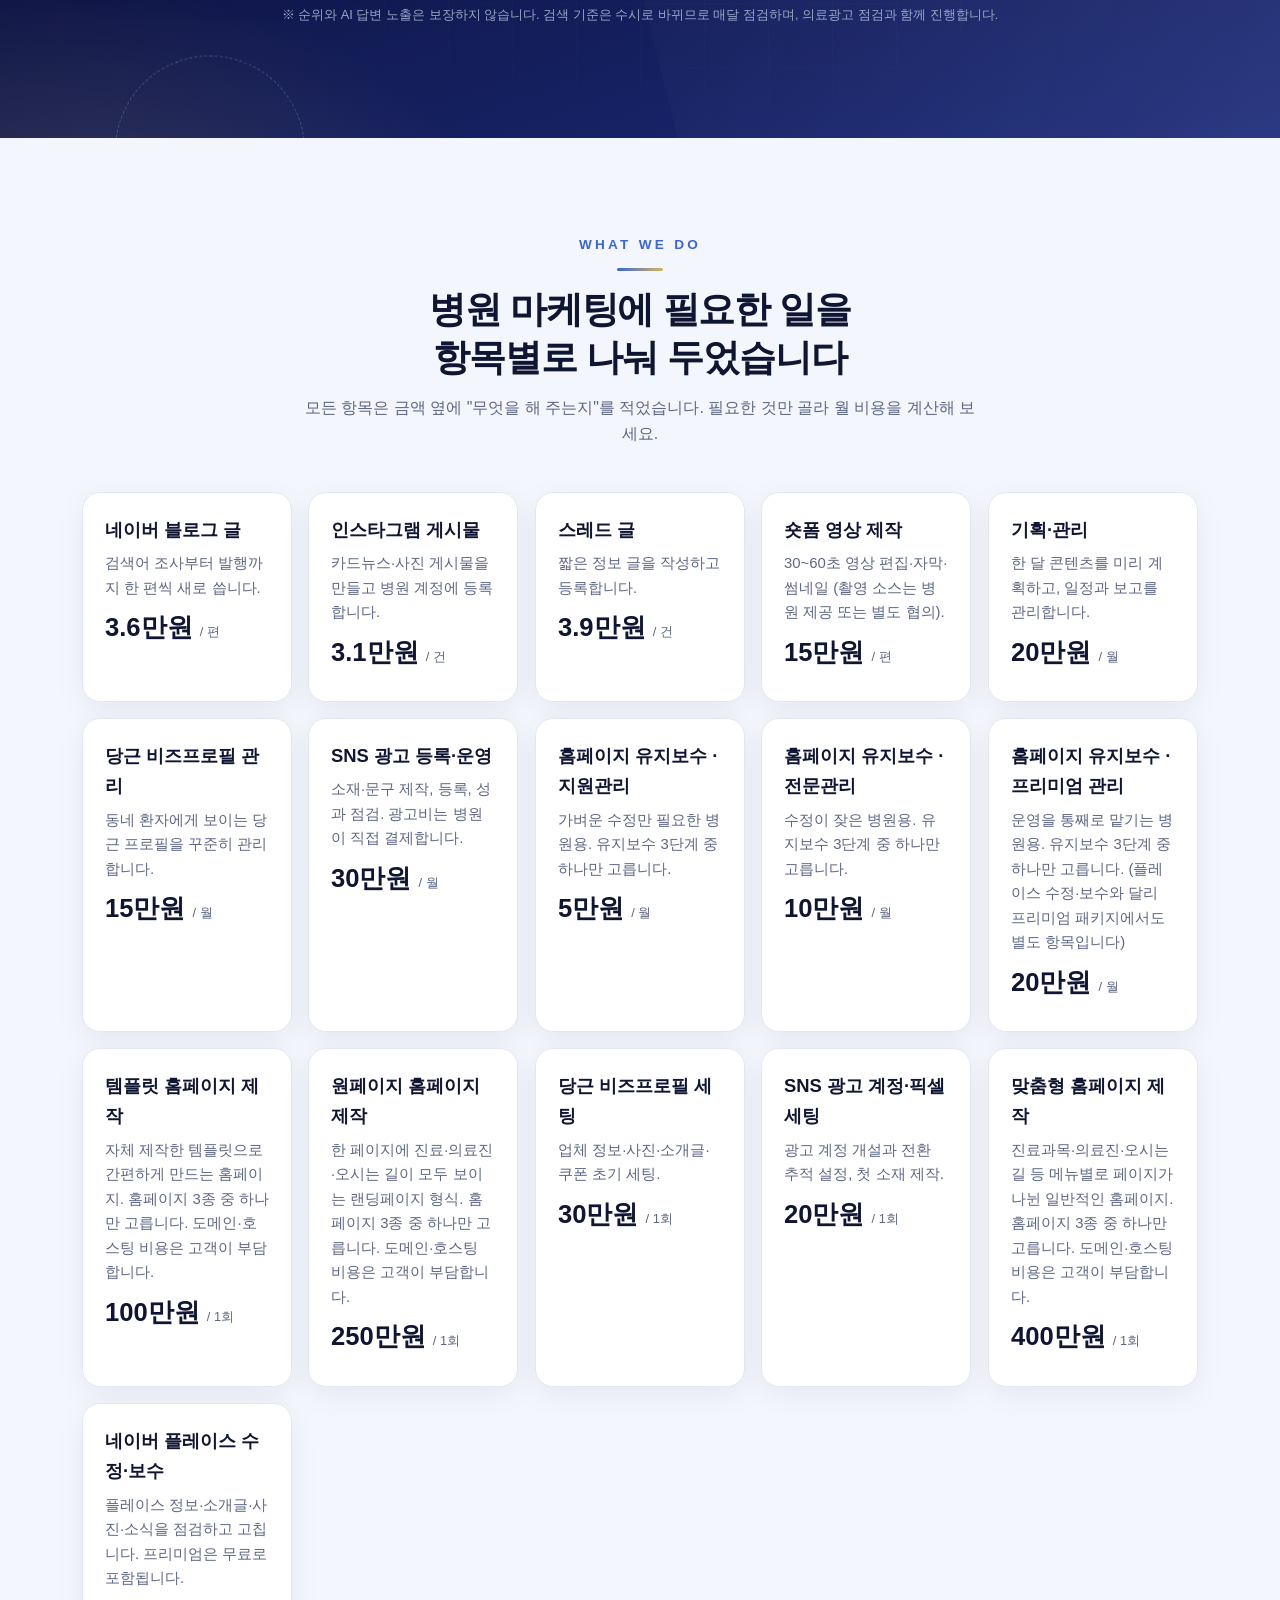
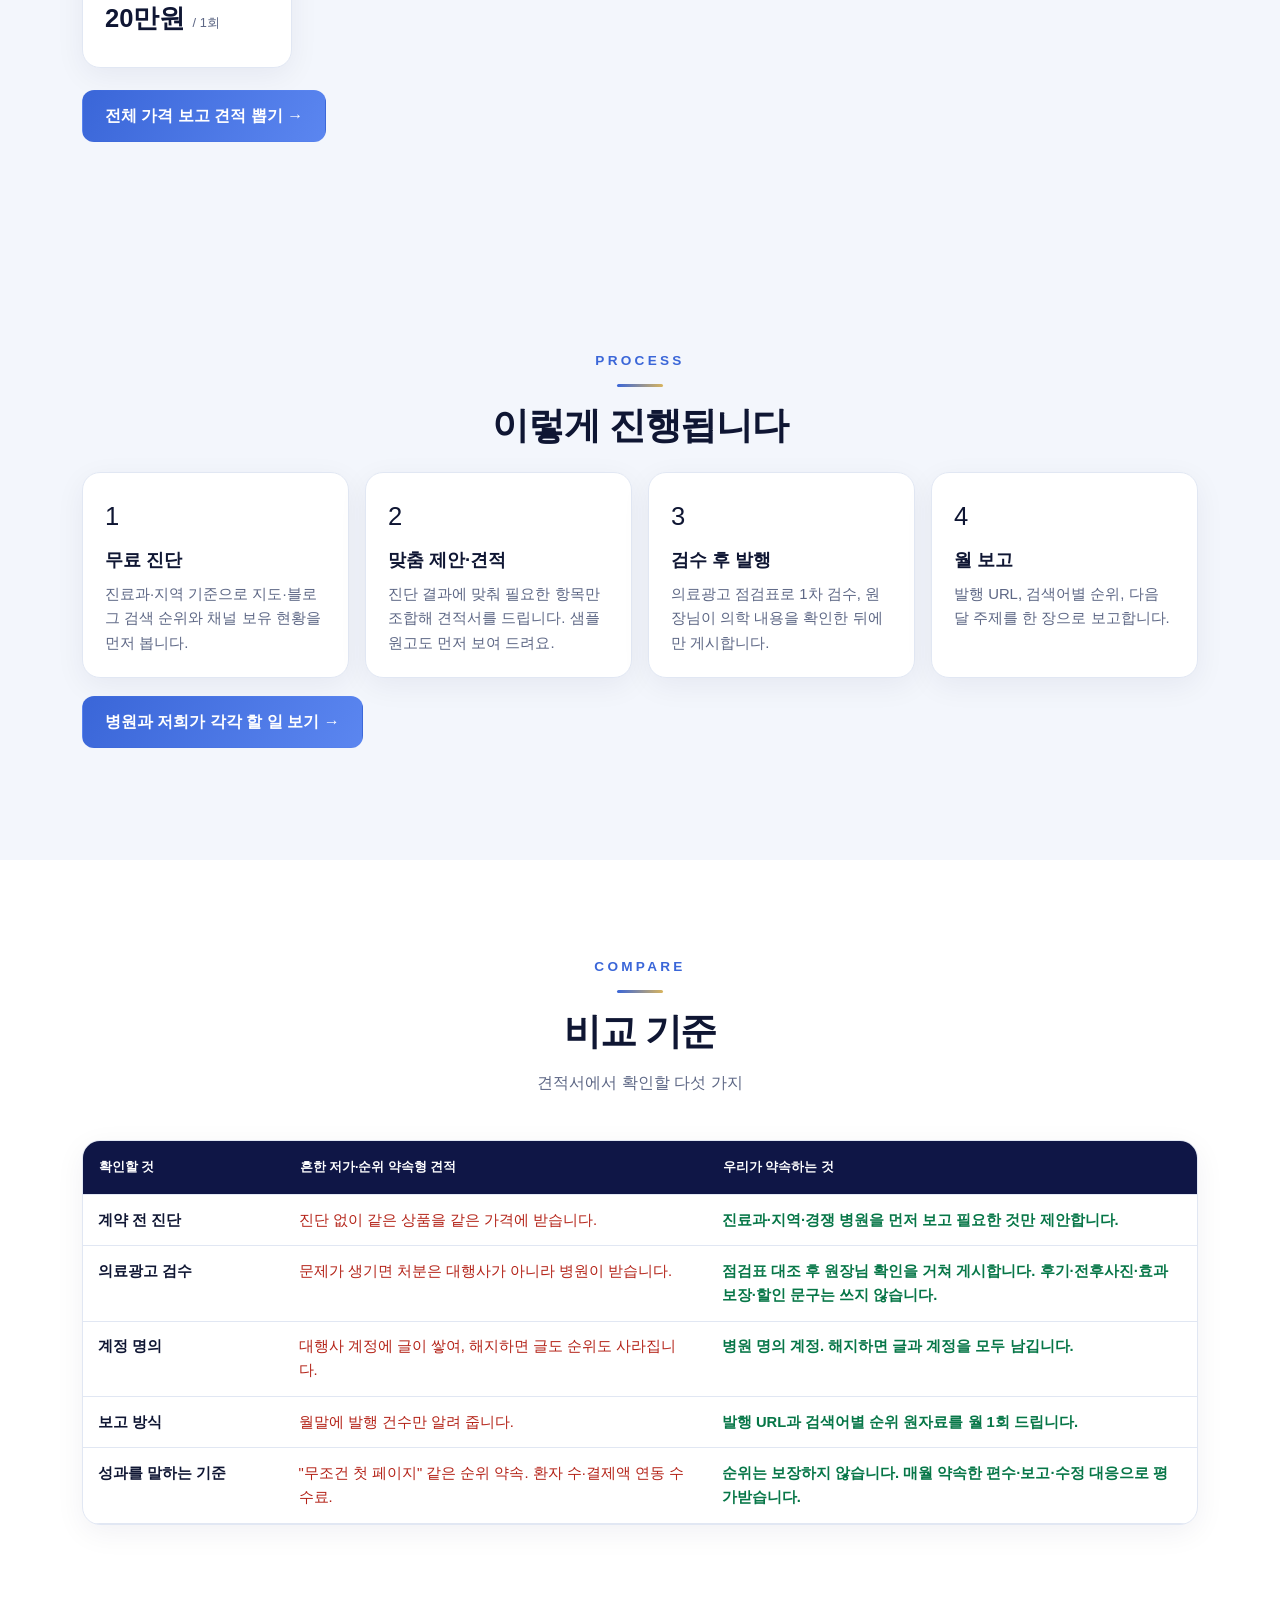
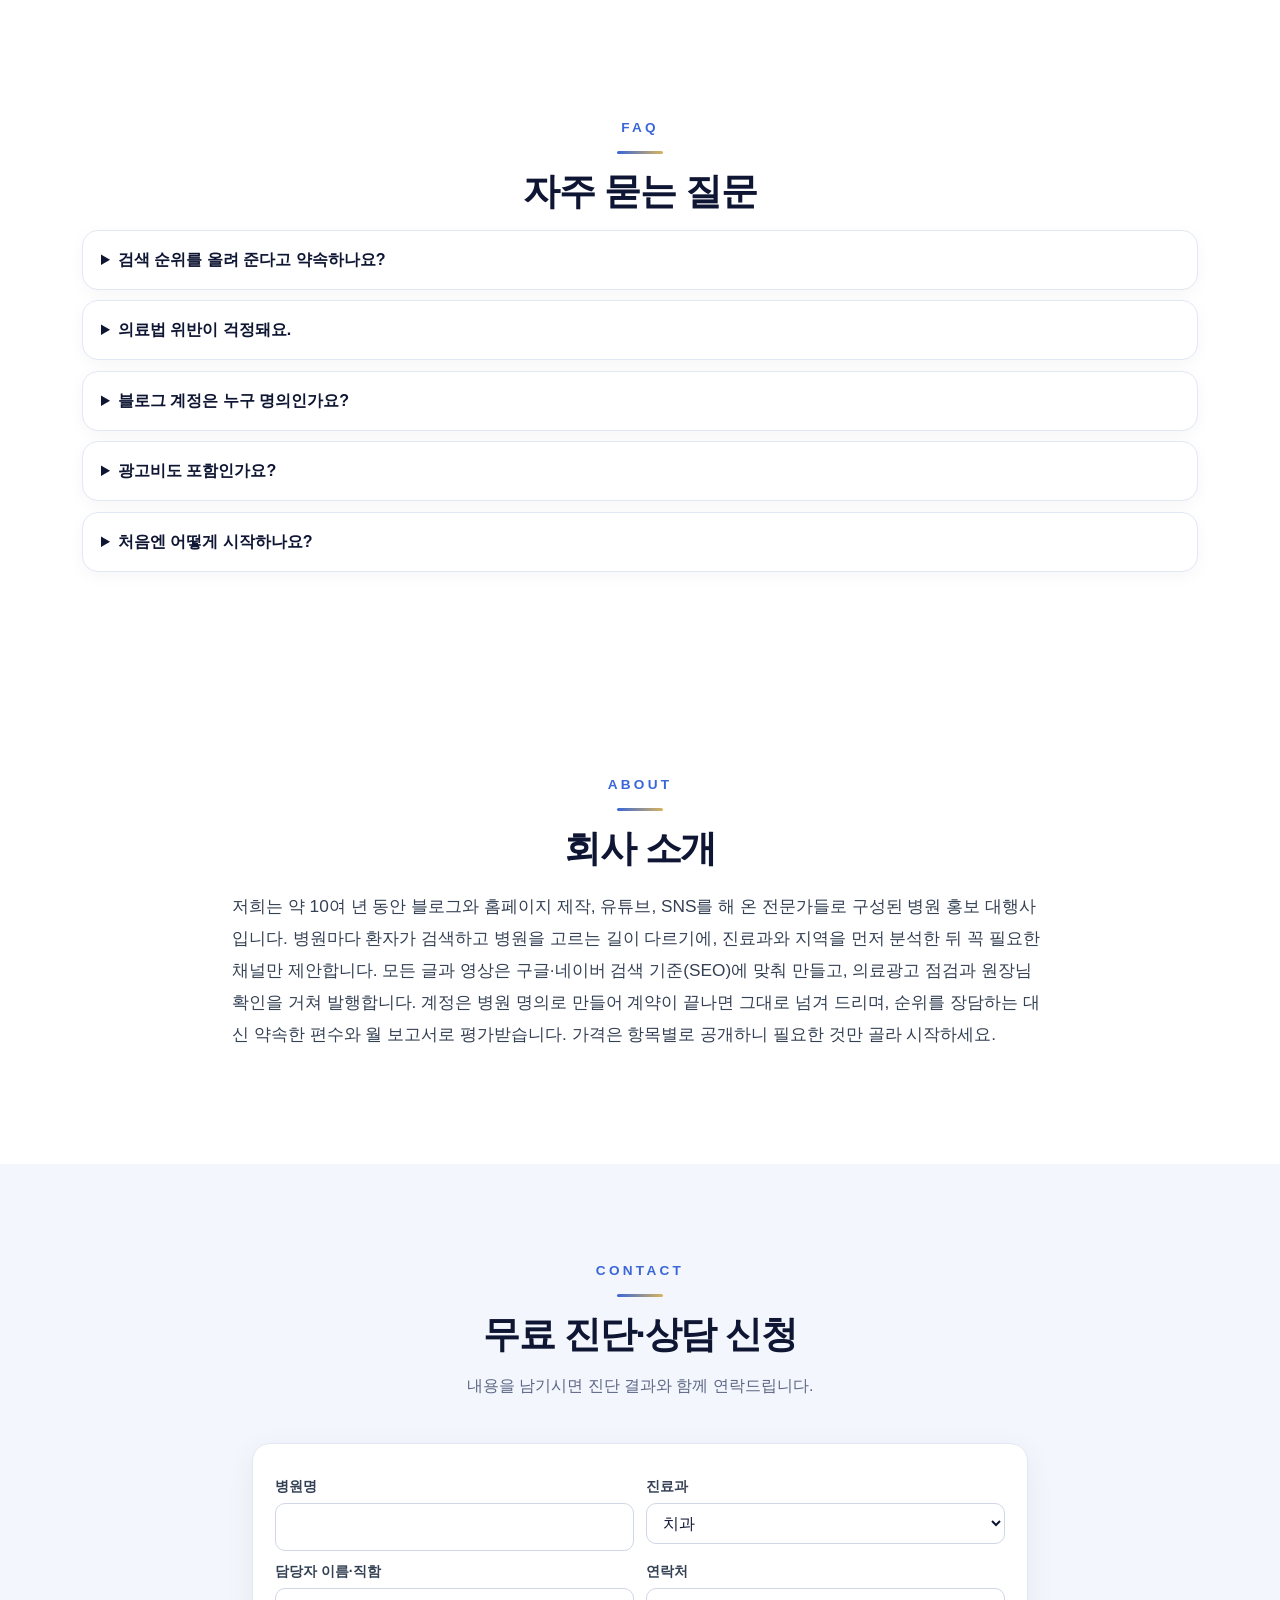
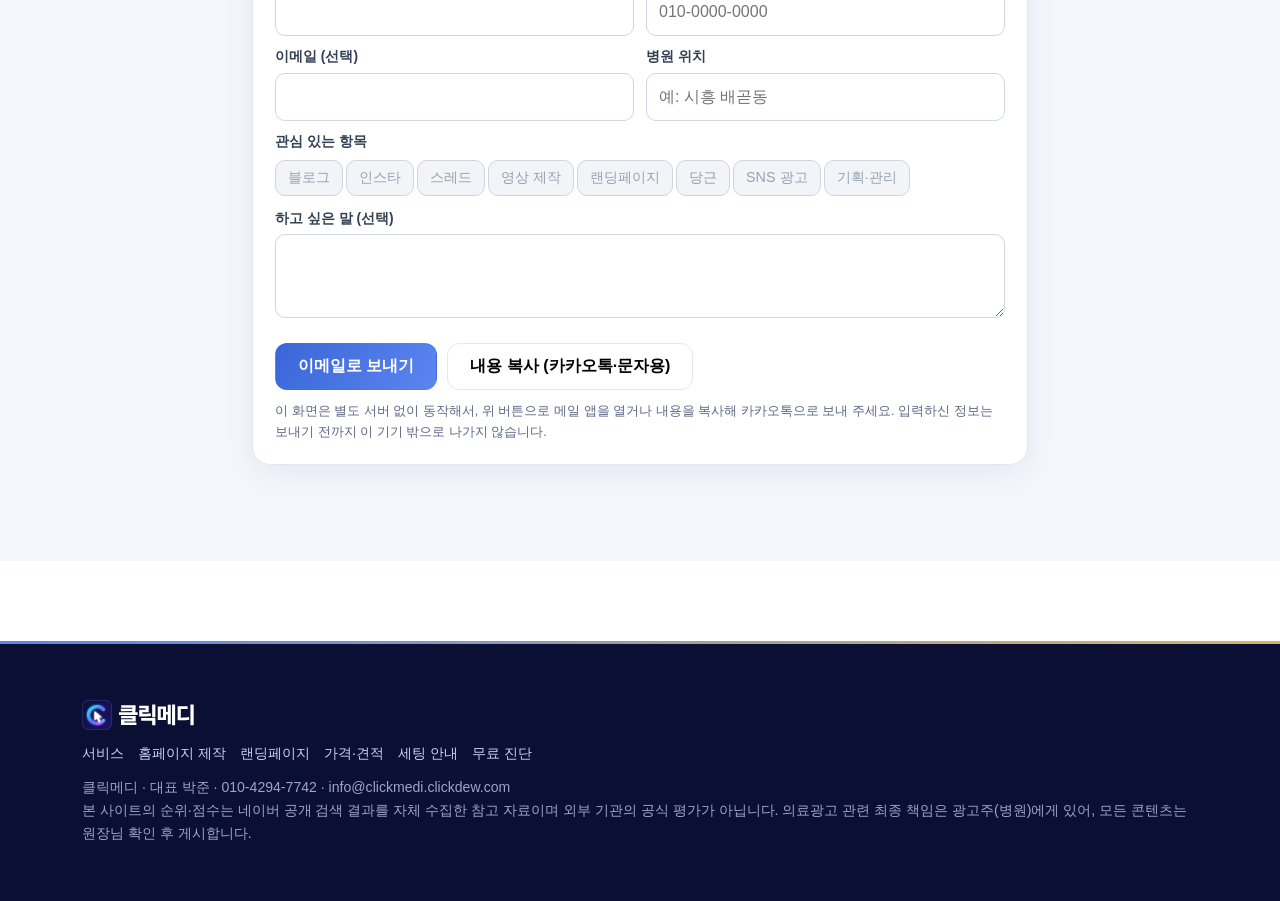
==== commit 93a0bd2a: "로고·파비콘·공유 이미지 적용" ====
--- a/index.html
+++ b/index.html
@@ -15,7 +15,7 @@
 .hv .bar i{display:block;height:100%;width:0;background:linear-gradient(90deg,#6c63ff,#e7d3a0)}
 @media(max-width:600px){.hv{border-radius:12px;margin-bottom:22px}.hv .pb{width:64px;height:64px;margin:-32px 0 0 -32px}}
 </style>
-</head><body>
+<meta property="og:image" content="https://clickmedi.clickdew.com/assets/img/og.png"><meta property="og:image:width" content="1200"><meta property="og:image:height" content="630"><meta name="twitter:card" content="summary_large_image"><meta name="twitter:image" content="https://clickmedi.clickdew.com/assets/img/og.png"><link rel="icon" type="image/png" sizes="32x32" href="assets/img/favicon-32.png"><link rel="icon" type="image/png" sizes="48x48" href="assets/img/favicon-48.png"><link rel="apple-touch-icon" href="assets/img/apple-touch-icon.png"><meta name="theme-color" content="#0a0f33"></head><body>
 <section class="hero"><div class="wrap">
  <div class="hv" id="hbox"><video id="hhv" playsinline autoplay muted preload="auto" poster="assets/video/poster_horizontal.jpg"><source src="assets/video/clickmedi_horizontal.mp4" type="video/mp4"></video><button type="button" class="tap" id="htap" aria-label="재생 / 일시정지"><span class="pb"><svg viewBox="0 0 24 24" width="36" height="36"><path d="M8 5v14l11-7z" fill="#fff"/></svg></span></button><button type="button" class="snd" id="hsnd">🔊 소리 켜기</button><div class="bar"><i id="hbar"></i></div></div>
  <span class="pill">병원 전문 · 블로그 · SNS · 영상 · 랜딩페이지</span>
--- a/assets/style.css
+++ b/assets/style.css
@@ -229,3 +229,6 @@
 body.pub .ph .sr{position:relative;z-index:30}
 body.pub .ph .dd{z-index:40;max-height:340px;overflow:auto}
 body.pub #out{min-height:300px}
+
+/* 로고 이미지 */
+.logo{display:flex;align-items:center;gap:8px}.logo img{display:block}body.pub .logo{align-items:center}
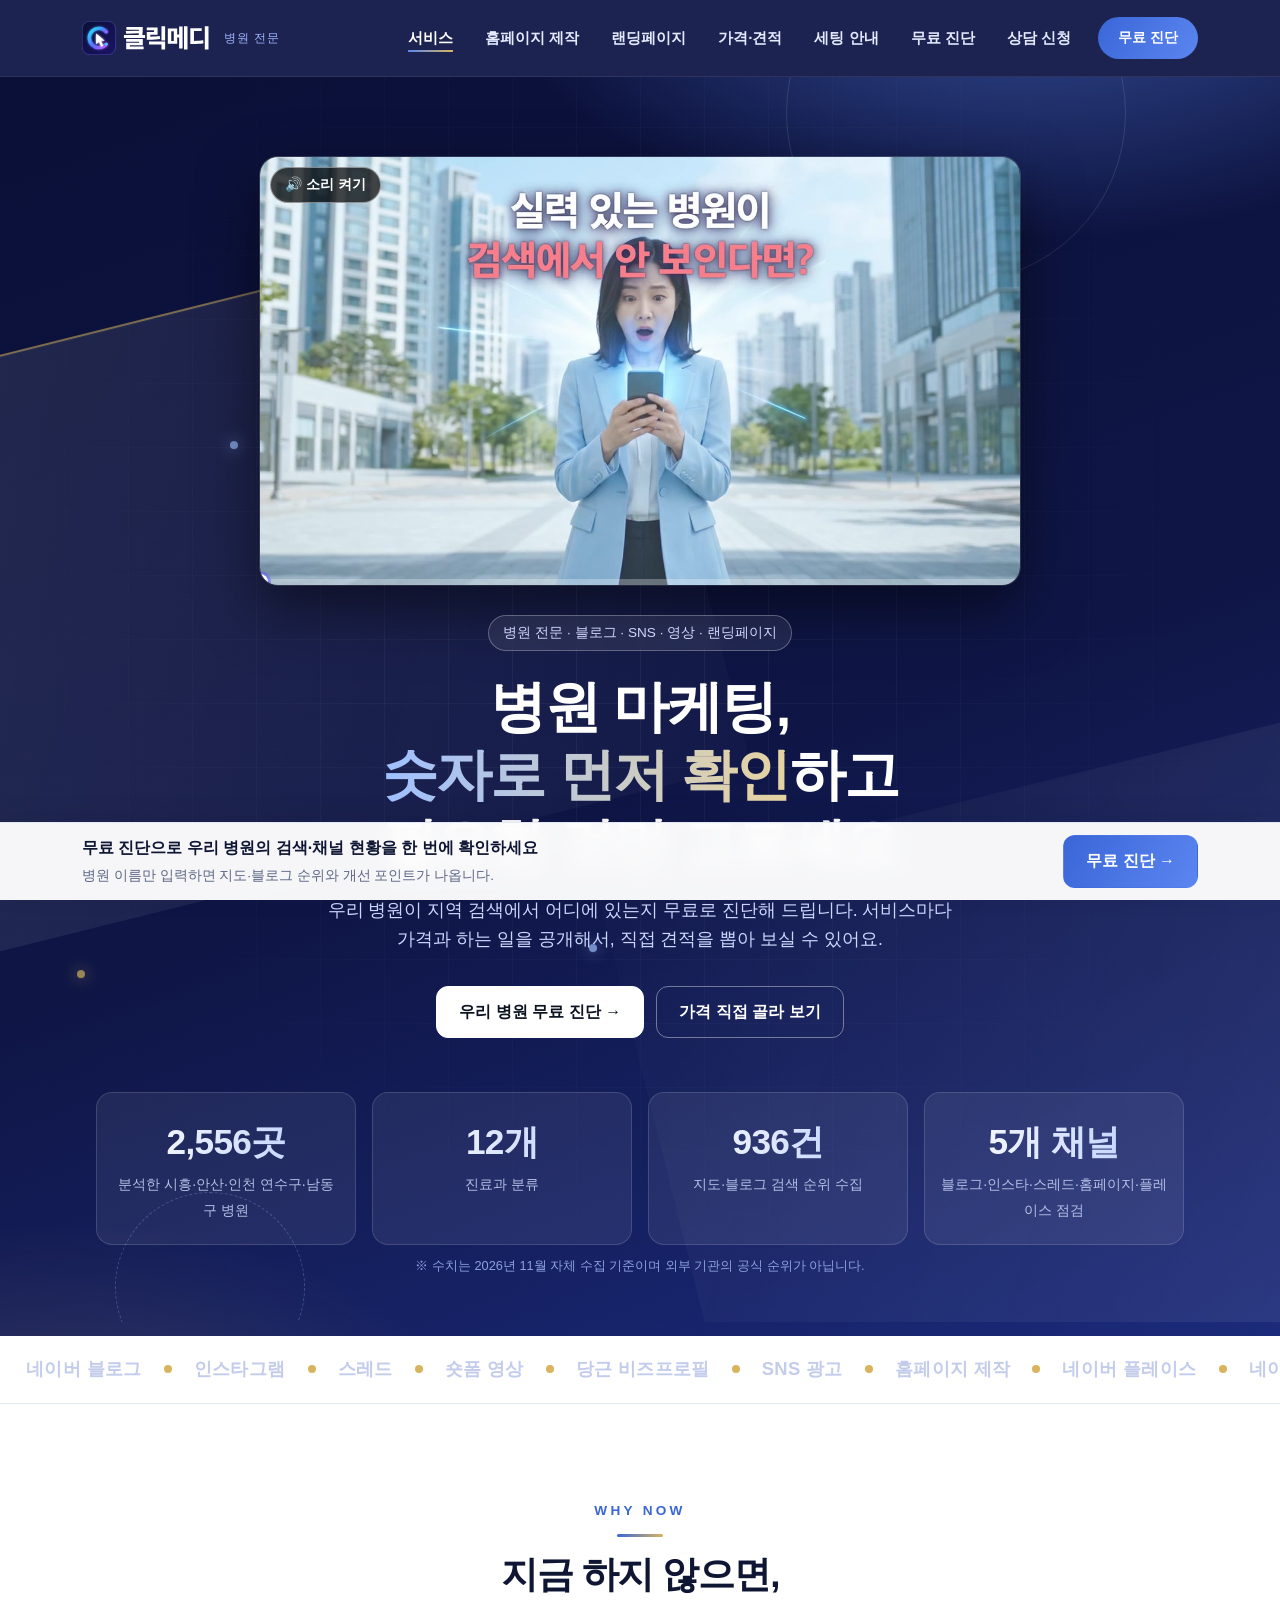
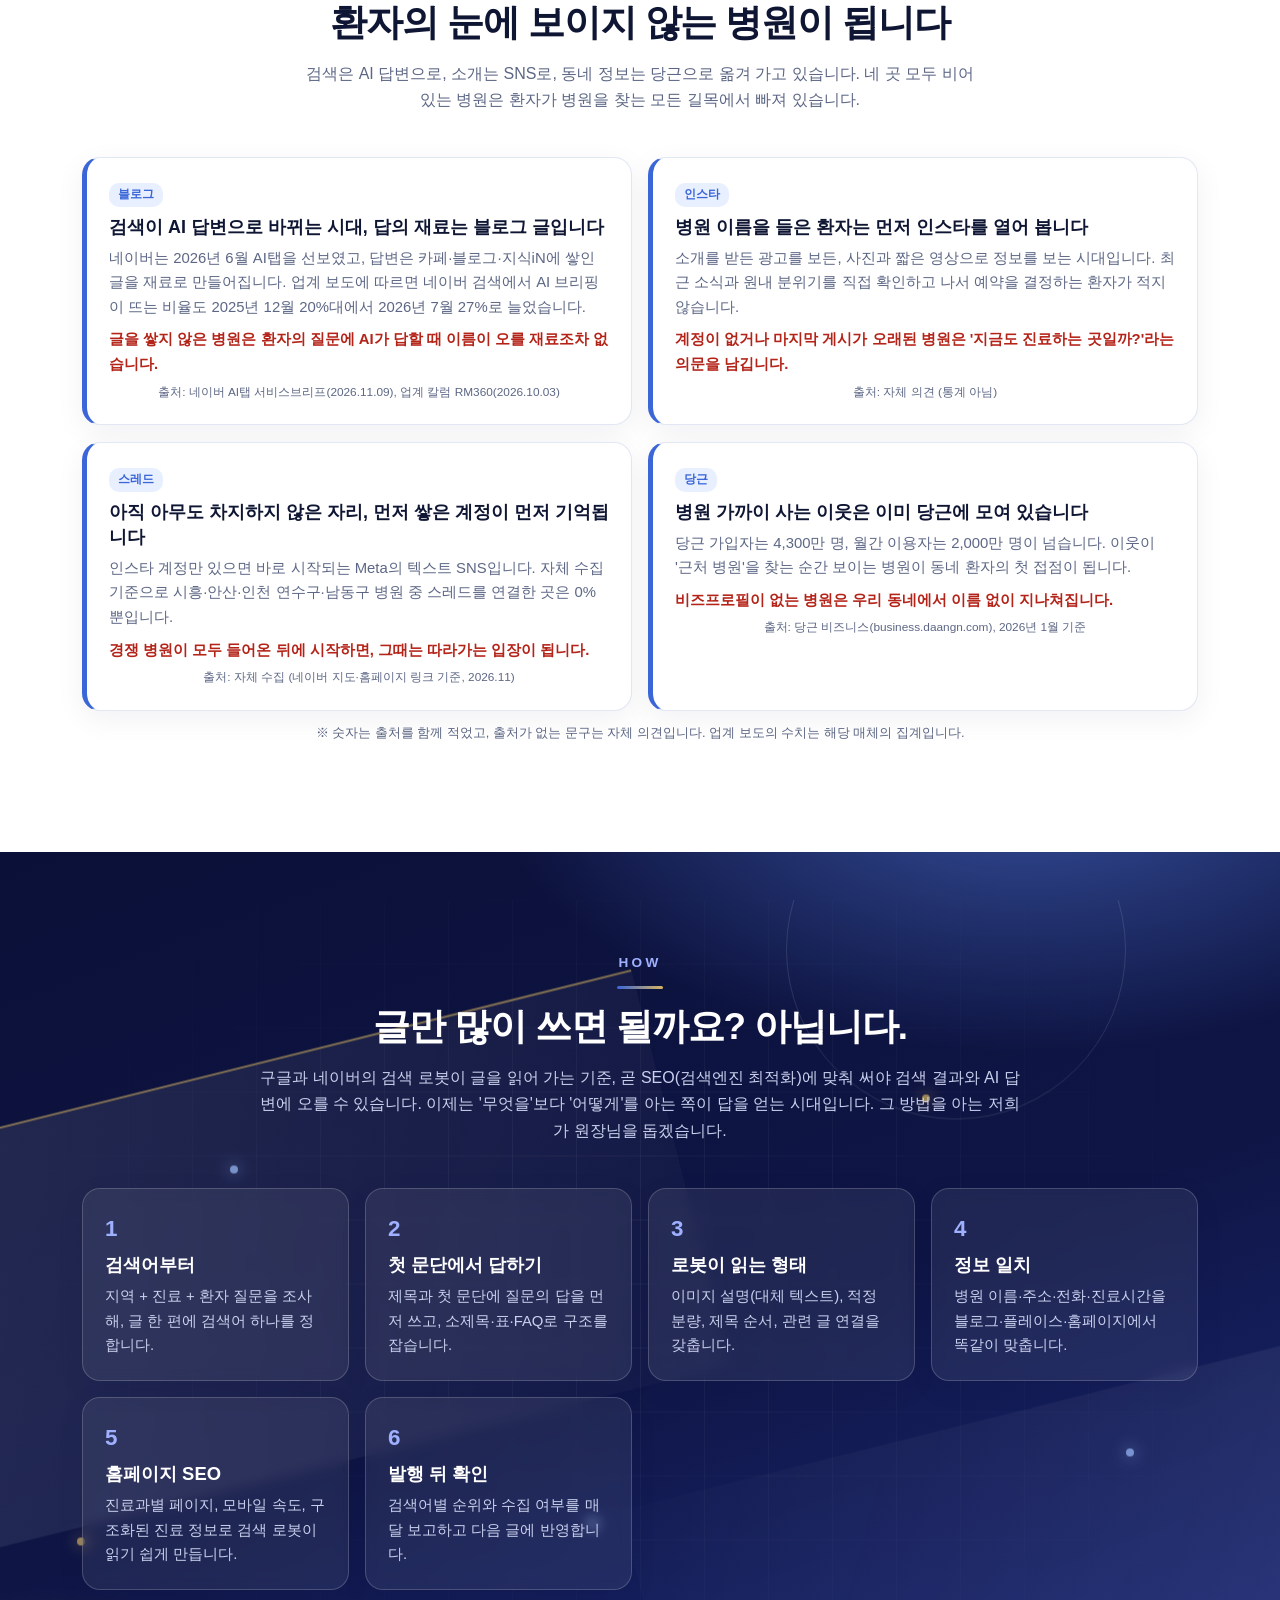
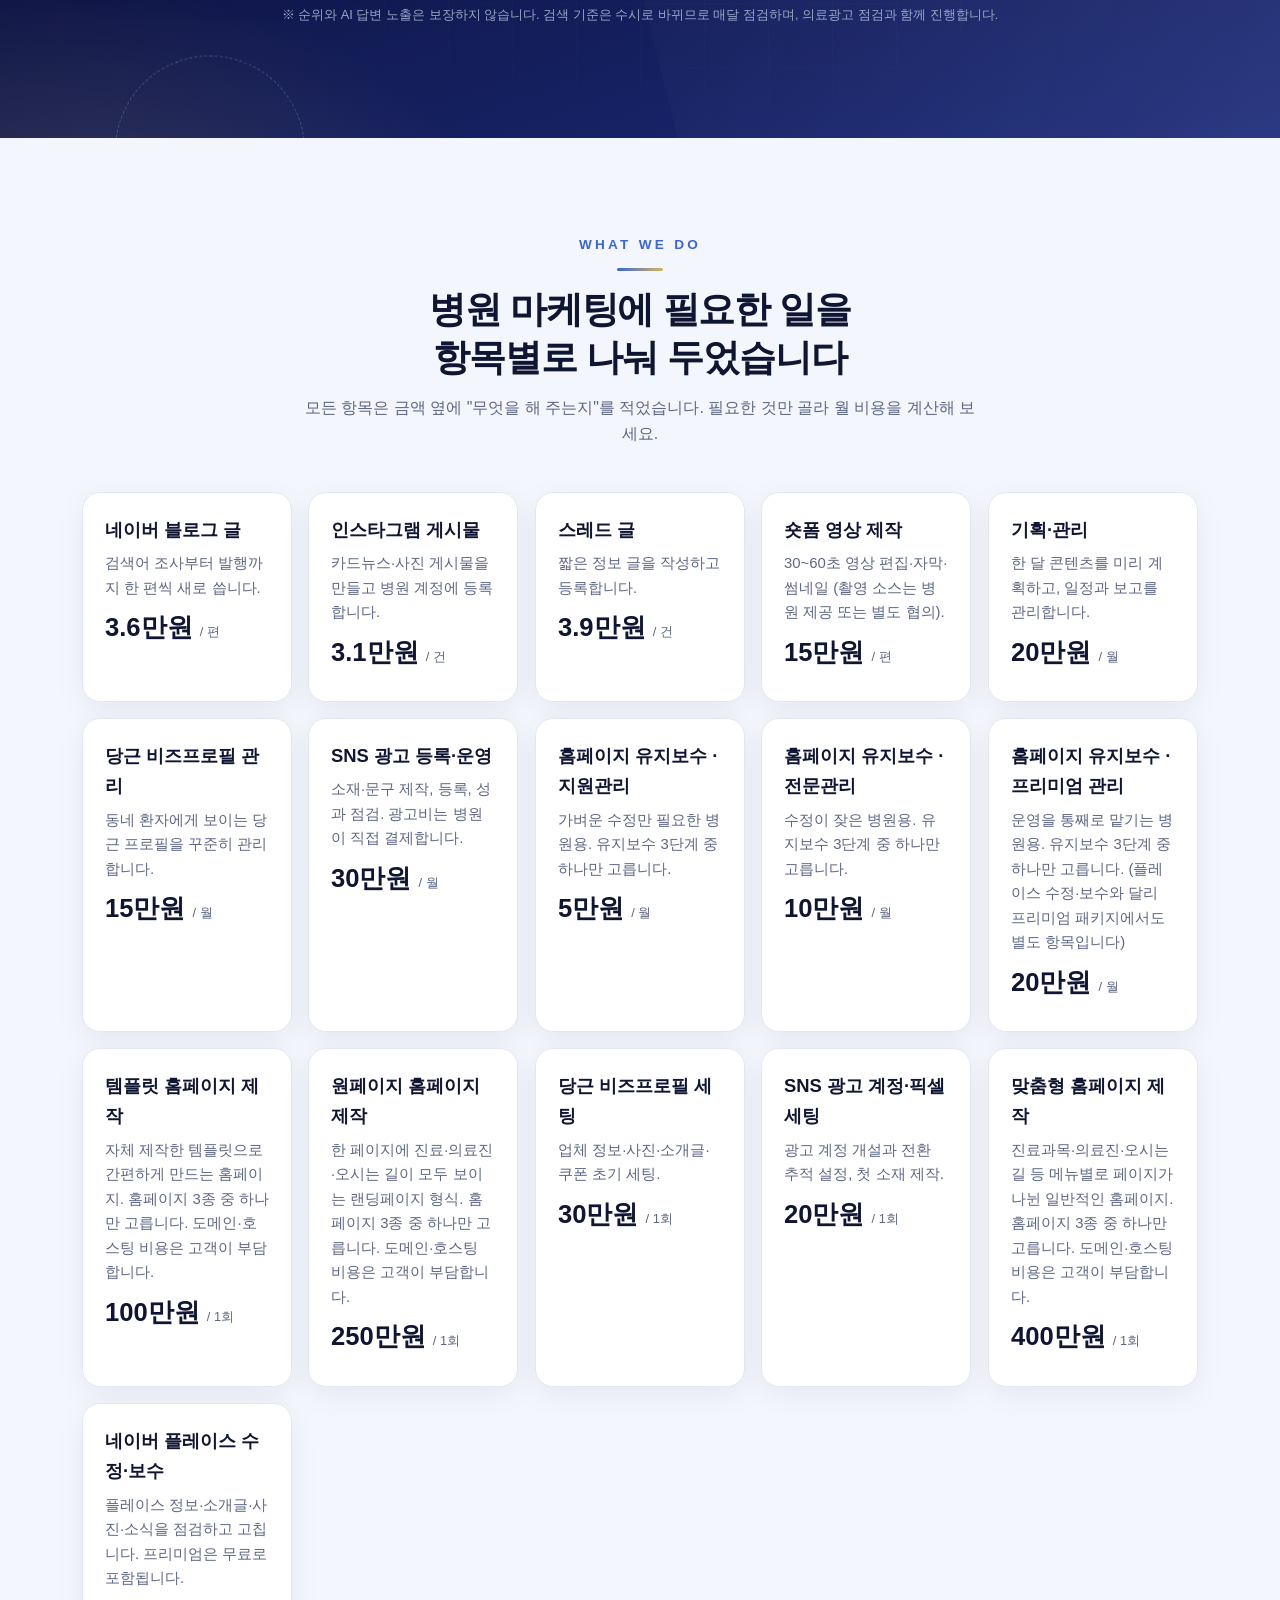
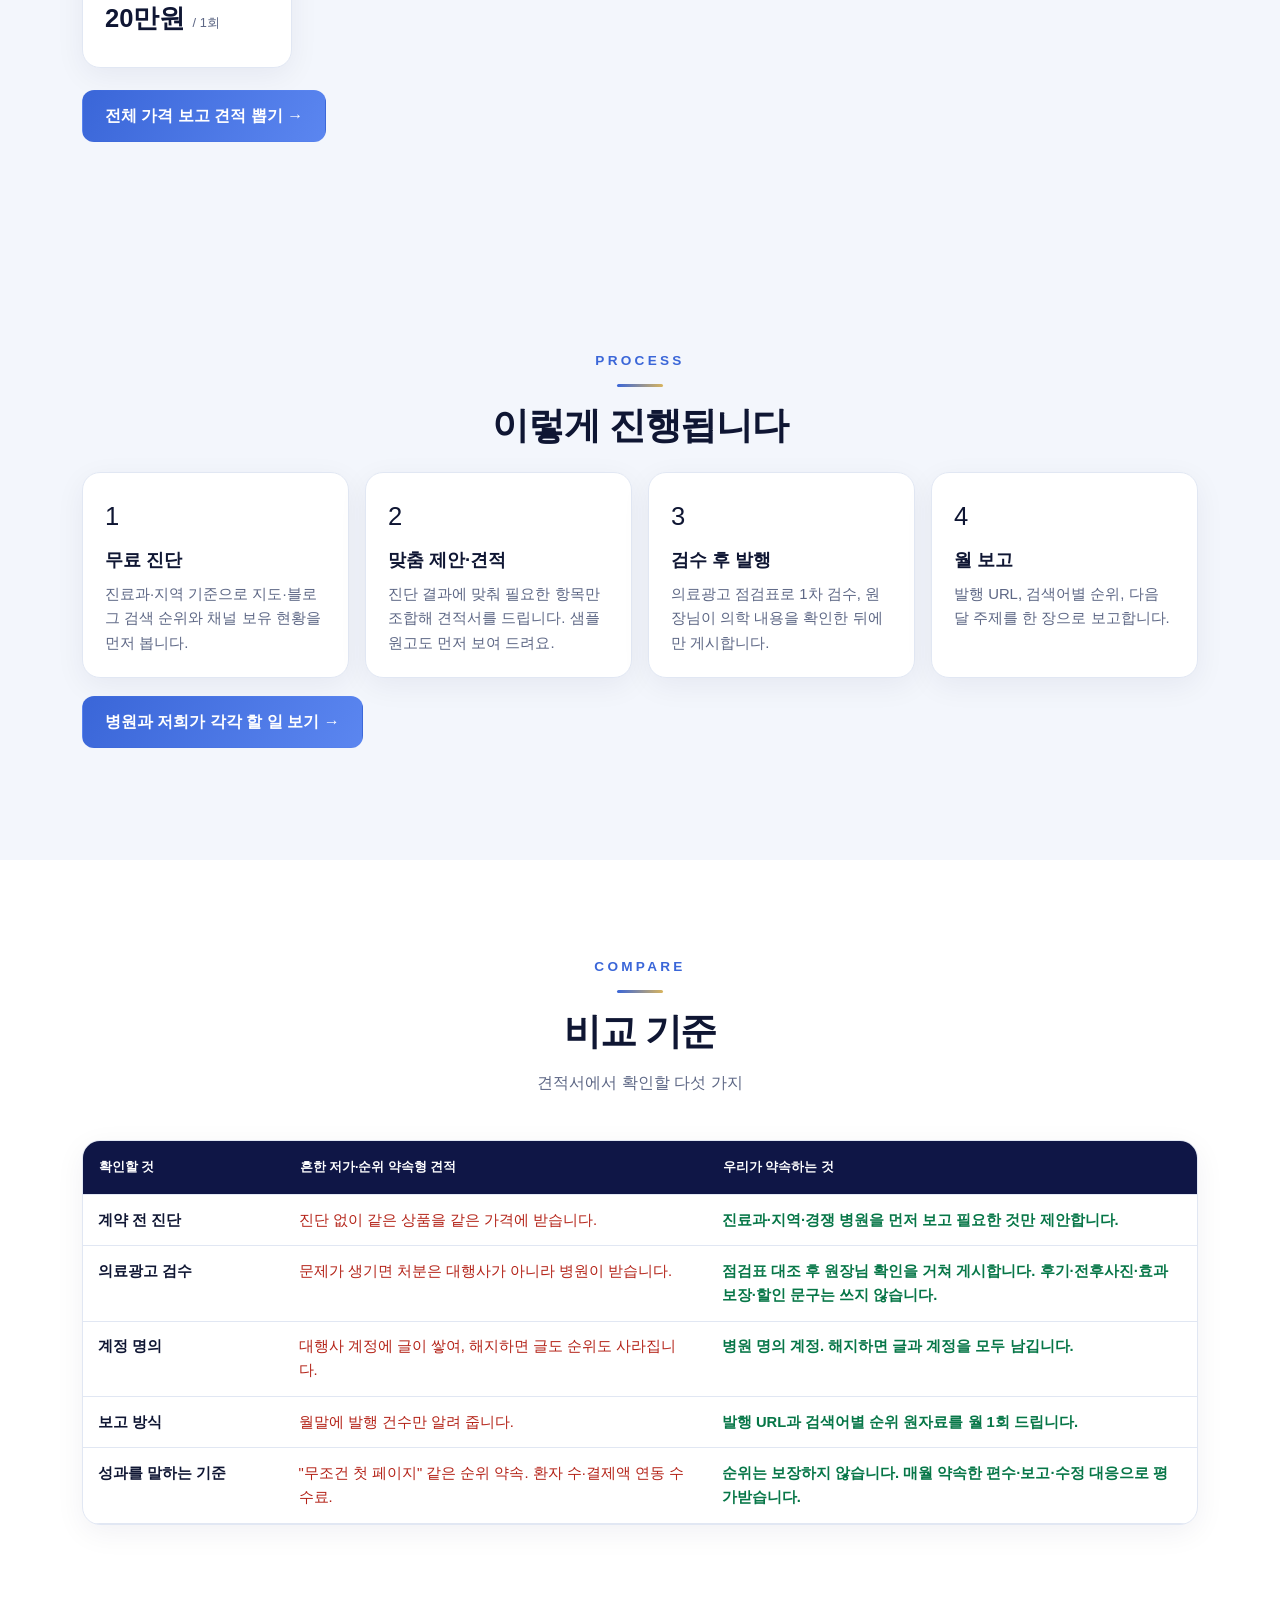
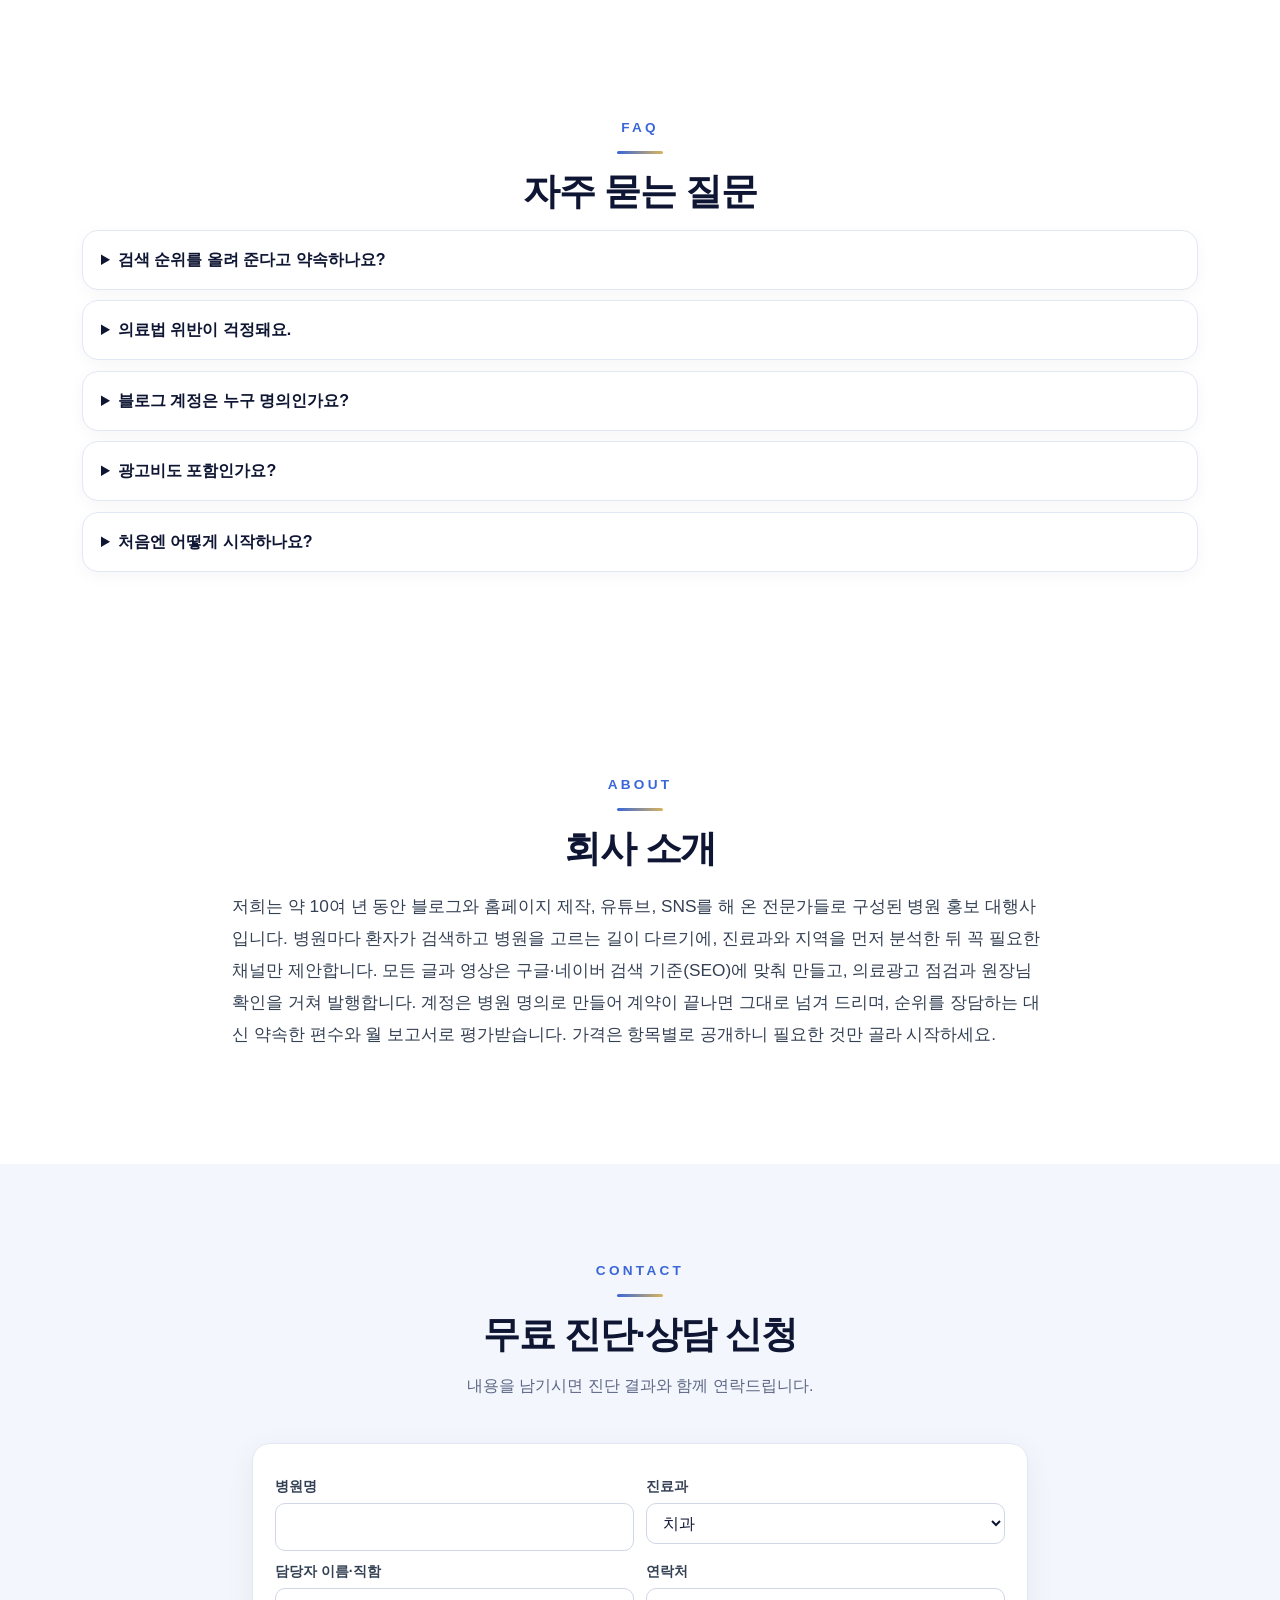
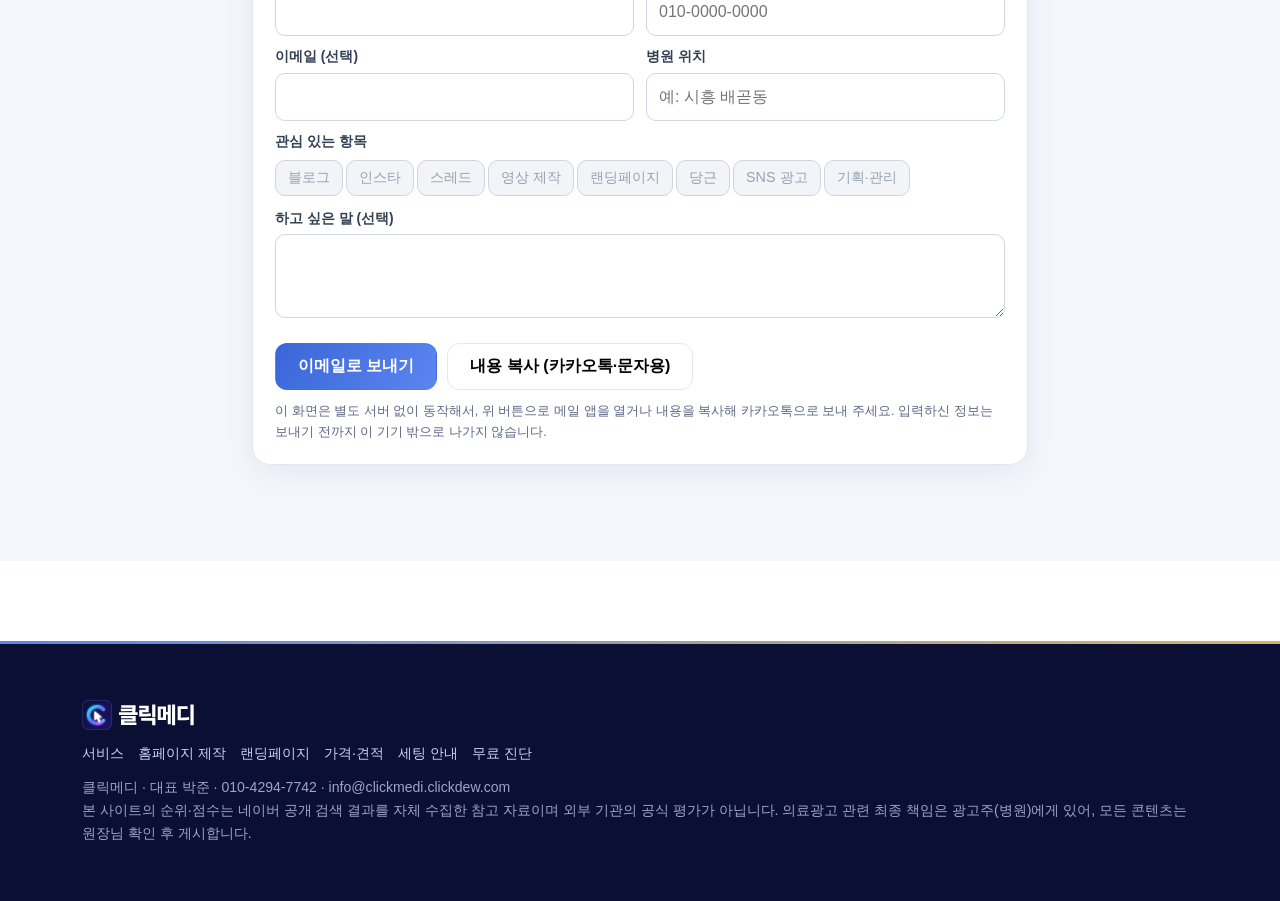
==== commit 45e560a0: "영상 진행막대로 되돌려 보기, 길이 표기 1분 20초" ====
--- a/index.html
+++ b/index.html
@@ -11,8 +11,9 @@
 .hv.paused .tap::after{content:"";position:absolute;inset:0;background:rgba(0,0,0,.28)}
 .hv .snd{position:absolute;left:10px;top:10px;z-index:4;background:rgba(0,0,0,.72);color:#fff;border:1px solid rgba(255,255,255,.45);border-radius:20px;padding:8px 14px;font-size:14px;font-weight:800;font-family:inherit;cursor:pointer;display:none}
 .hv.muted .snd{display:block}
-.hv .bar{position:absolute;left:0;right:0;bottom:0;height:4px;background:rgba(255,255,255,.2);z-index:4;pointer-events:none}
-.hv .bar i{display:block;height:100%;width:0;background:linear-gradient(90deg,#6c63ff,#e7d3a0)}
+.hv .bar{position:absolute;left:0;right:0;bottom:0;height:28px;background:linear-gradient(rgba(255,255,255,.28),rgba(255,255,255,.28)) left bottom/100% 6px no-repeat;z-index:6;cursor:pointer;touch-action:none}
+.hv .bar i{position:absolute;left:0;bottom:0;display:block;height:6px;width:0;background:linear-gradient(90deg,#6c63ff,#e7d3a0);pointer-events:none}
+.hv .bar i::after{content:"";position:absolute;right:-8px;bottom:-5px;width:16px;height:16px;border-radius:50%;background:#fff;box-shadow:0 0 0 3px rgba(108,99,255,.55)}
 @media(max-width:600px){.hv{border-radius:12px;margin-bottom:22px}.hv .pb{width:64px;height:64px;margin:-32px 0 0 -32px}}
 </style>
 <meta property="og:image" content="https://clickmedi.clickdew.com/assets/img/og.png"><meta property="og:image:width" content="1200"><meta property="og:image:height" content="630"><meta name="twitter:card" content="summary_large_image"><meta name="twitter:image" content="https://clickmedi.clickdew.com/assets/img/og.png"><link rel="icon" type="image/png" sizes="32x32" href="assets/img/favicon-32.png"><link rel="icon" type="image/png" sizes="48x48" href="assets/img/favicon-48.png"><link rel="apple-touch-icon" href="assets/img/apple-touch-icon.png"><meta name="theme-color" content="#0a0f33"></head><body>
@@ -119,6 +120,8 @@
 document.getElementById("htap").onclick=function(){if(v.paused)v.play().catch(function(){});else v.pause();b.classList.add("flash");setTimeout(function(){b.classList.remove("flash")},500)};
 document.getElementById("hsnd").onclick=function(e){e.stopPropagation();v.muted=false;v.volume=1;if(v.paused)v.play().catch(function(){});sync()};
 ["play","pause","volumechange","loadeddata"].forEach(function(ev){v.addEventListener(ev,sync)});
+(function(){var bar=document.querySelector(".hv .bar"),drag=false;function seek(e){var r=bar.getBoundingClientRect(),x=Math.min(Math.max((e.clientX-r.left)/r.width,0),1);if(v.duration){v.currentTime=x*v.duration;document.getElementById("hbar").style.width=(x*100)+"%"}}
+bar.addEventListener("pointerdown",function(e){e.stopPropagation();drag=true;try{bar.setPointerCapture(e.pointerId)}catch(_){}seek(e)});bar.addEventListener("pointermove",function(e){if(drag)seek(e)});bar.addEventListener("pointerup",function(){drag=false});bar.addEventListener("pointercancel",function(){drag=false});bar.addEventListener("click",function(e){e.stopPropagation()})})();
 v.addEventListener("timeupdate",function(){if(v.duration)document.getElementById("hbar").style.width=(v.currentTime/v.duration*100)+"%"});
 v.muted=false;var p=v.play();function fb(){v.muted=true;v.play().catch(function(){});sync()}
 if(p&&p.catch)p.catch(fb);else fb();
